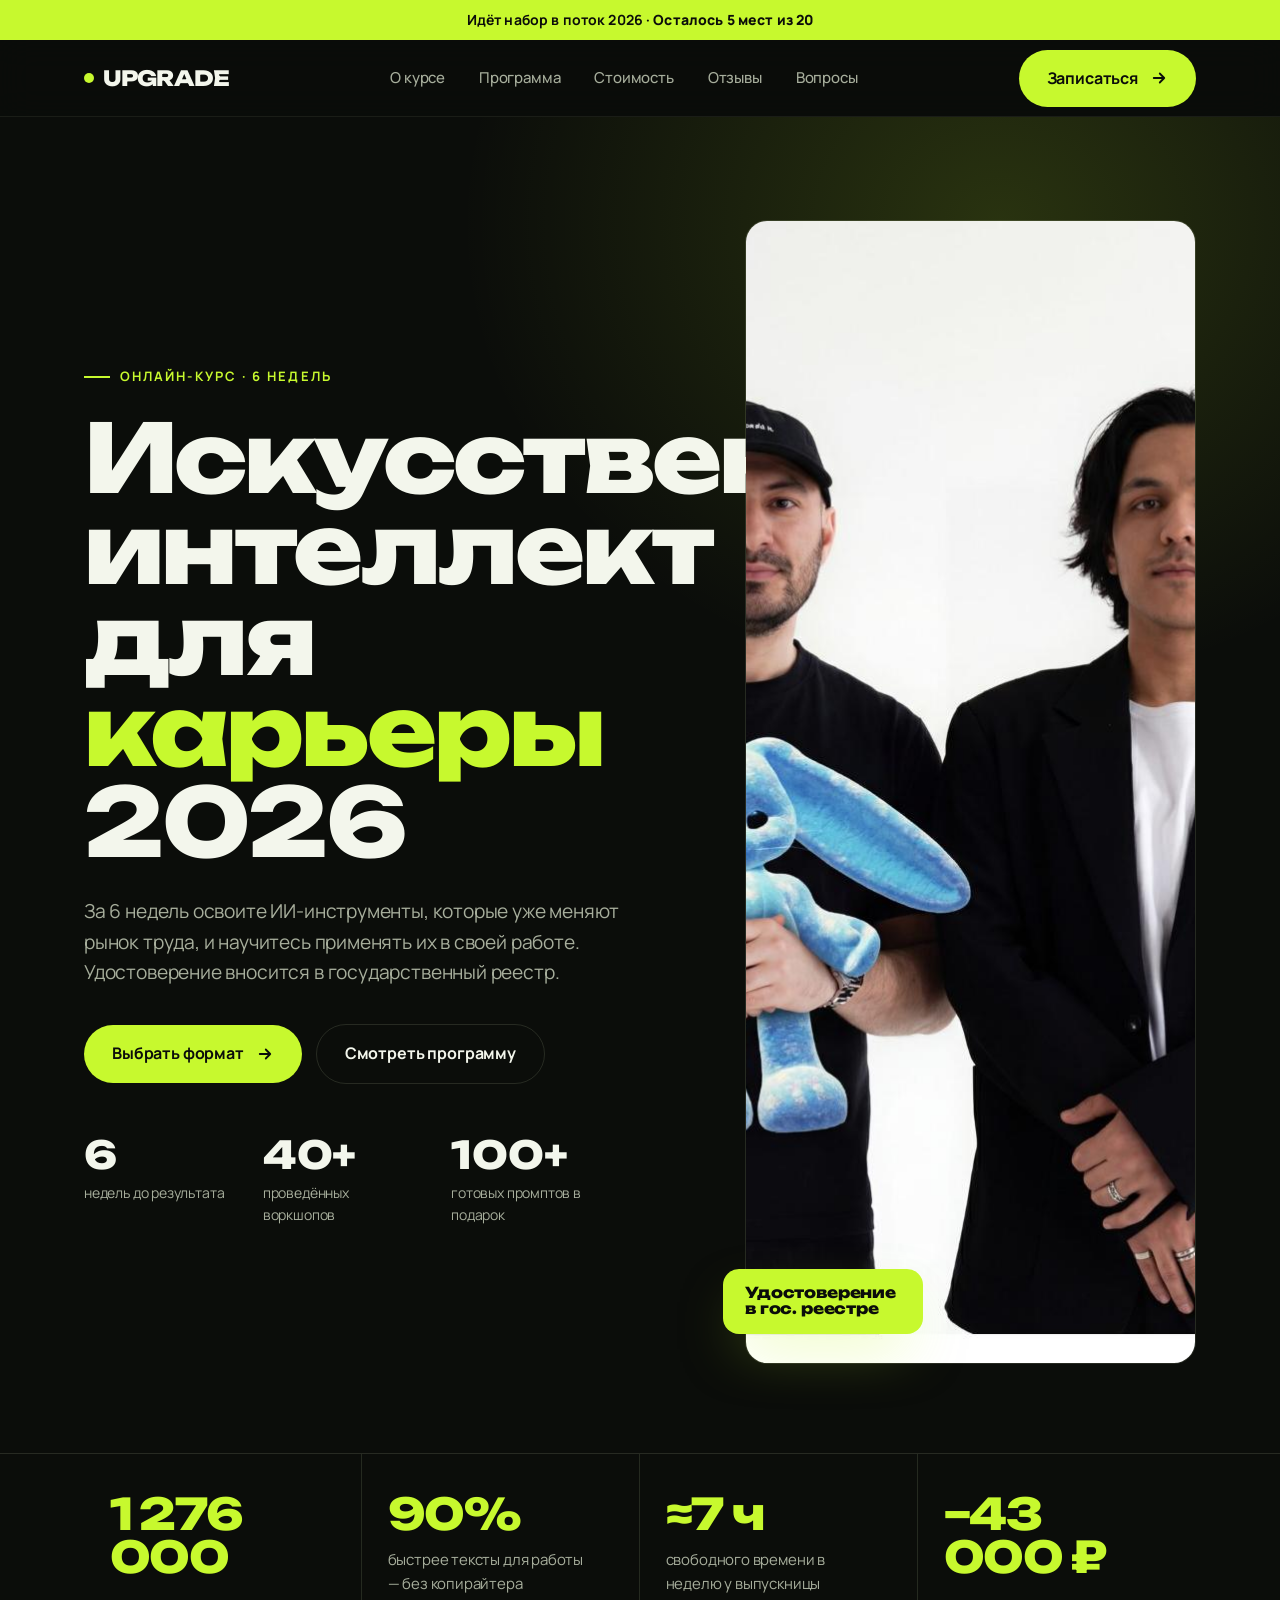
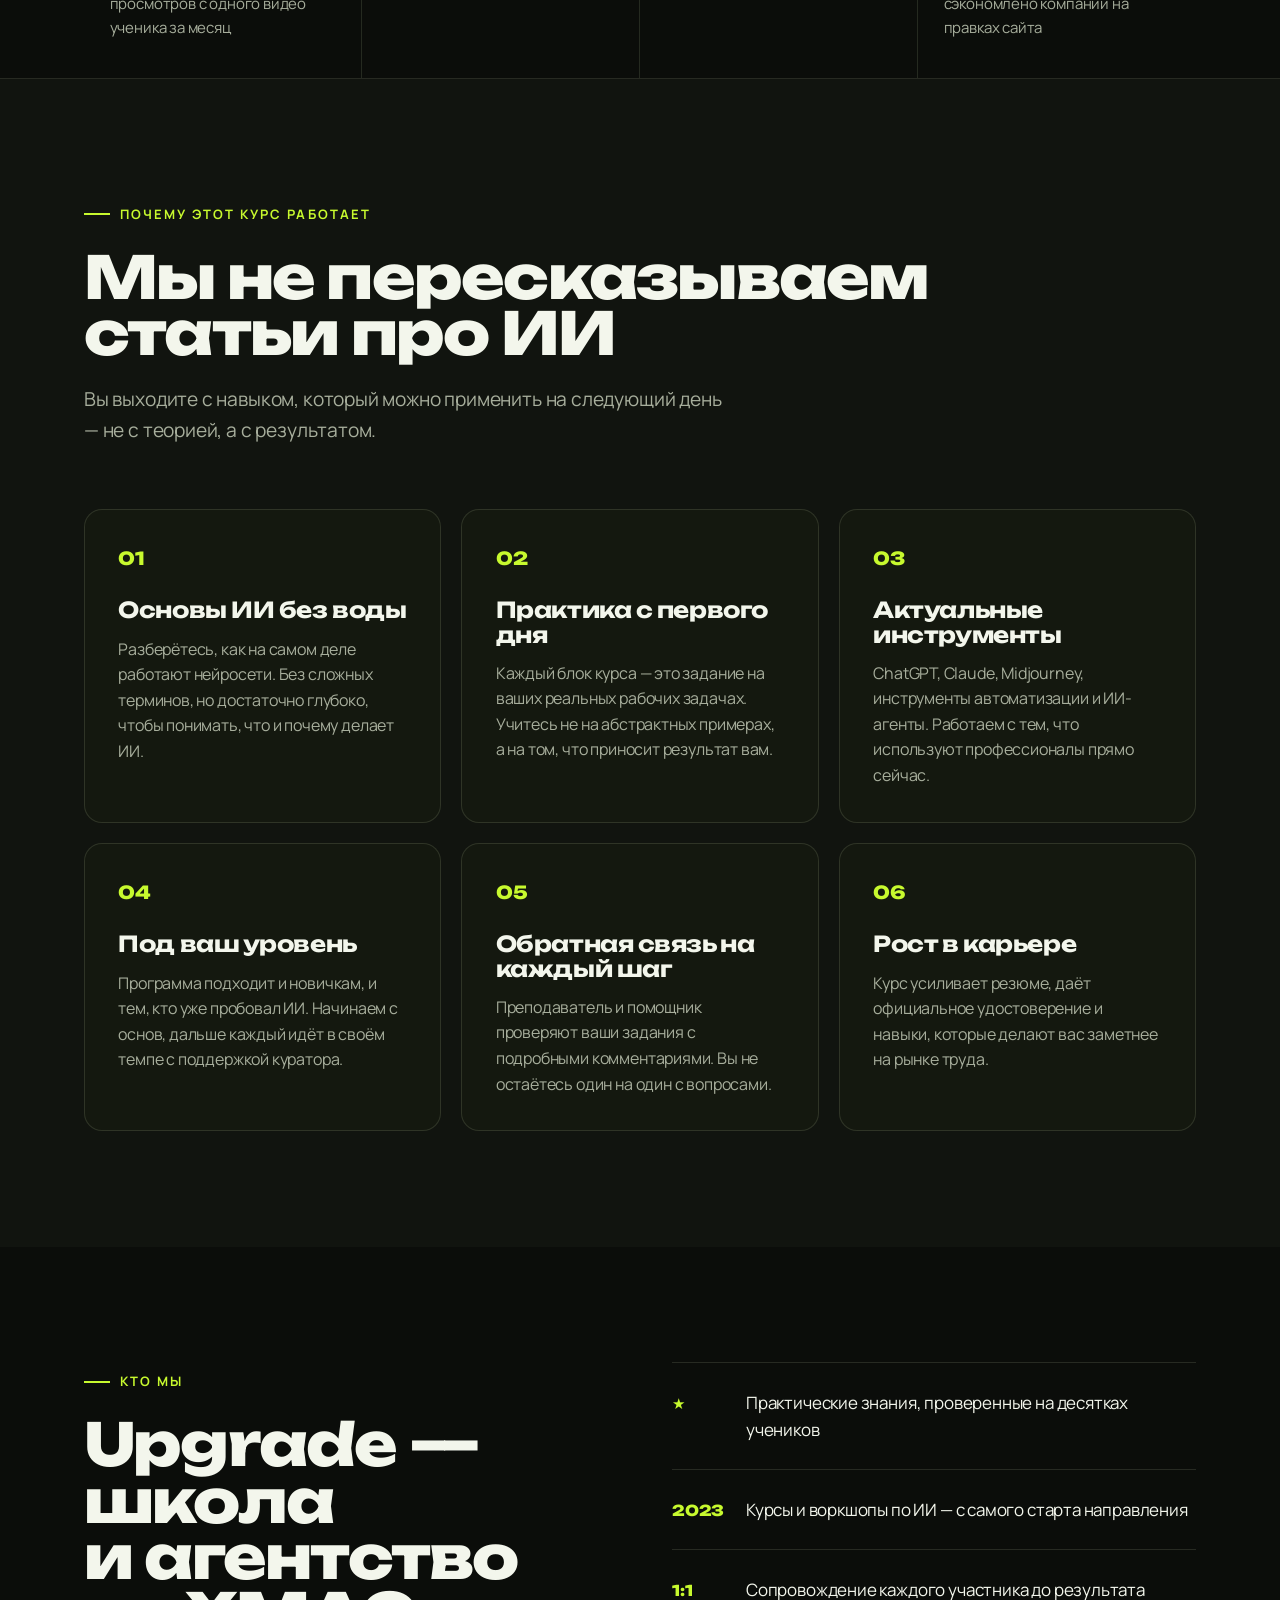
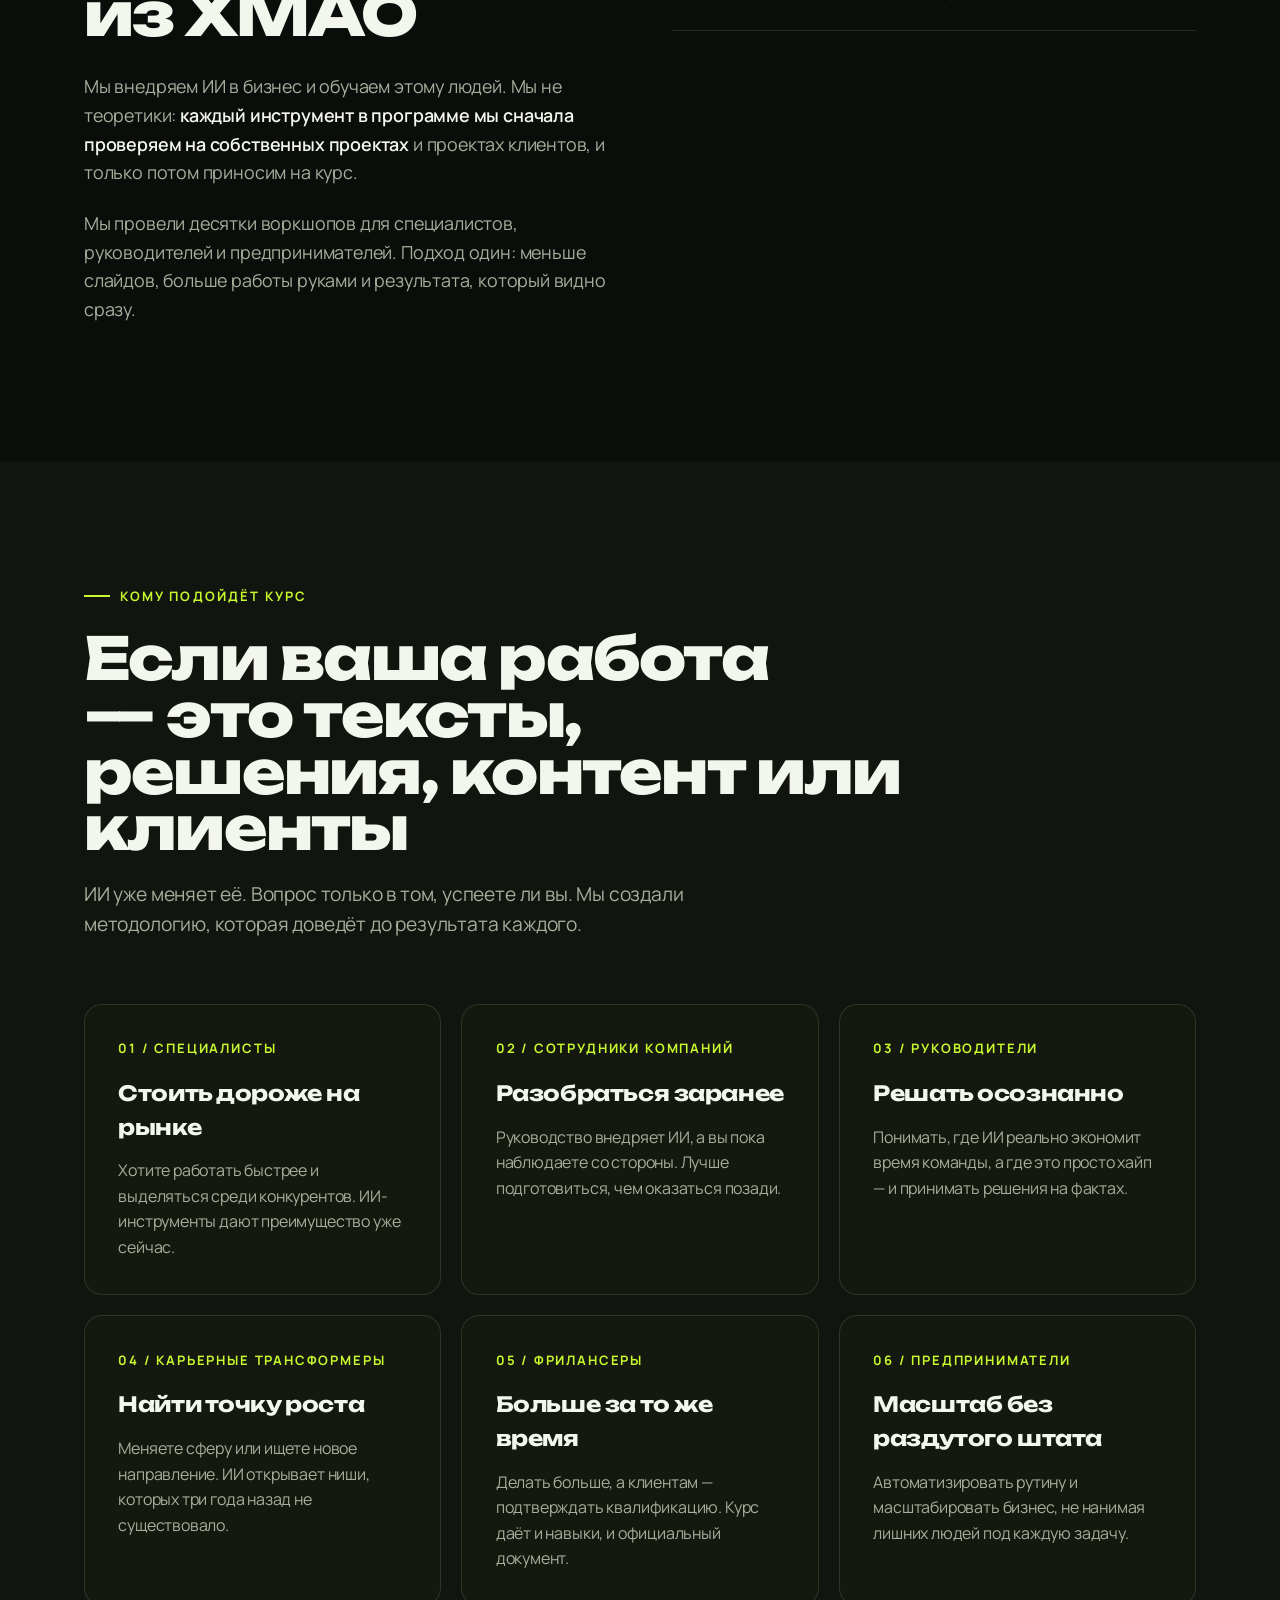
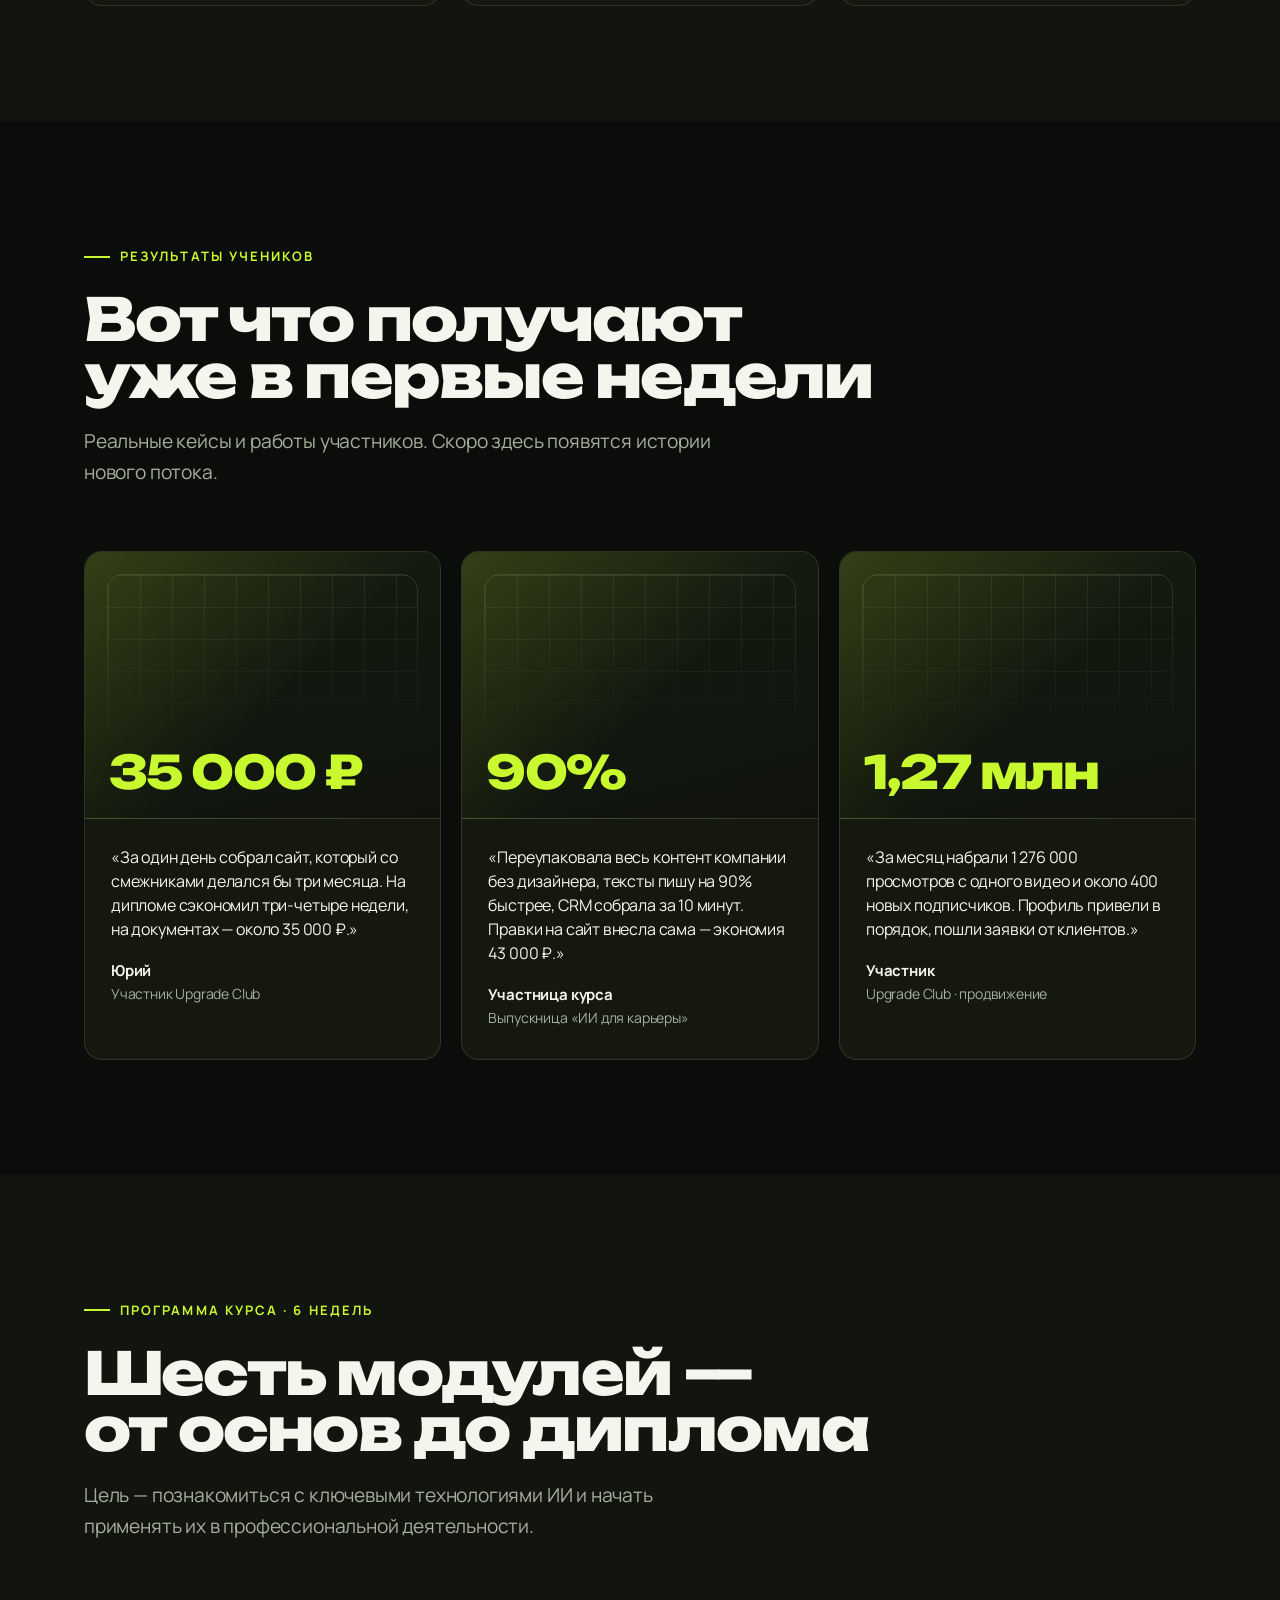
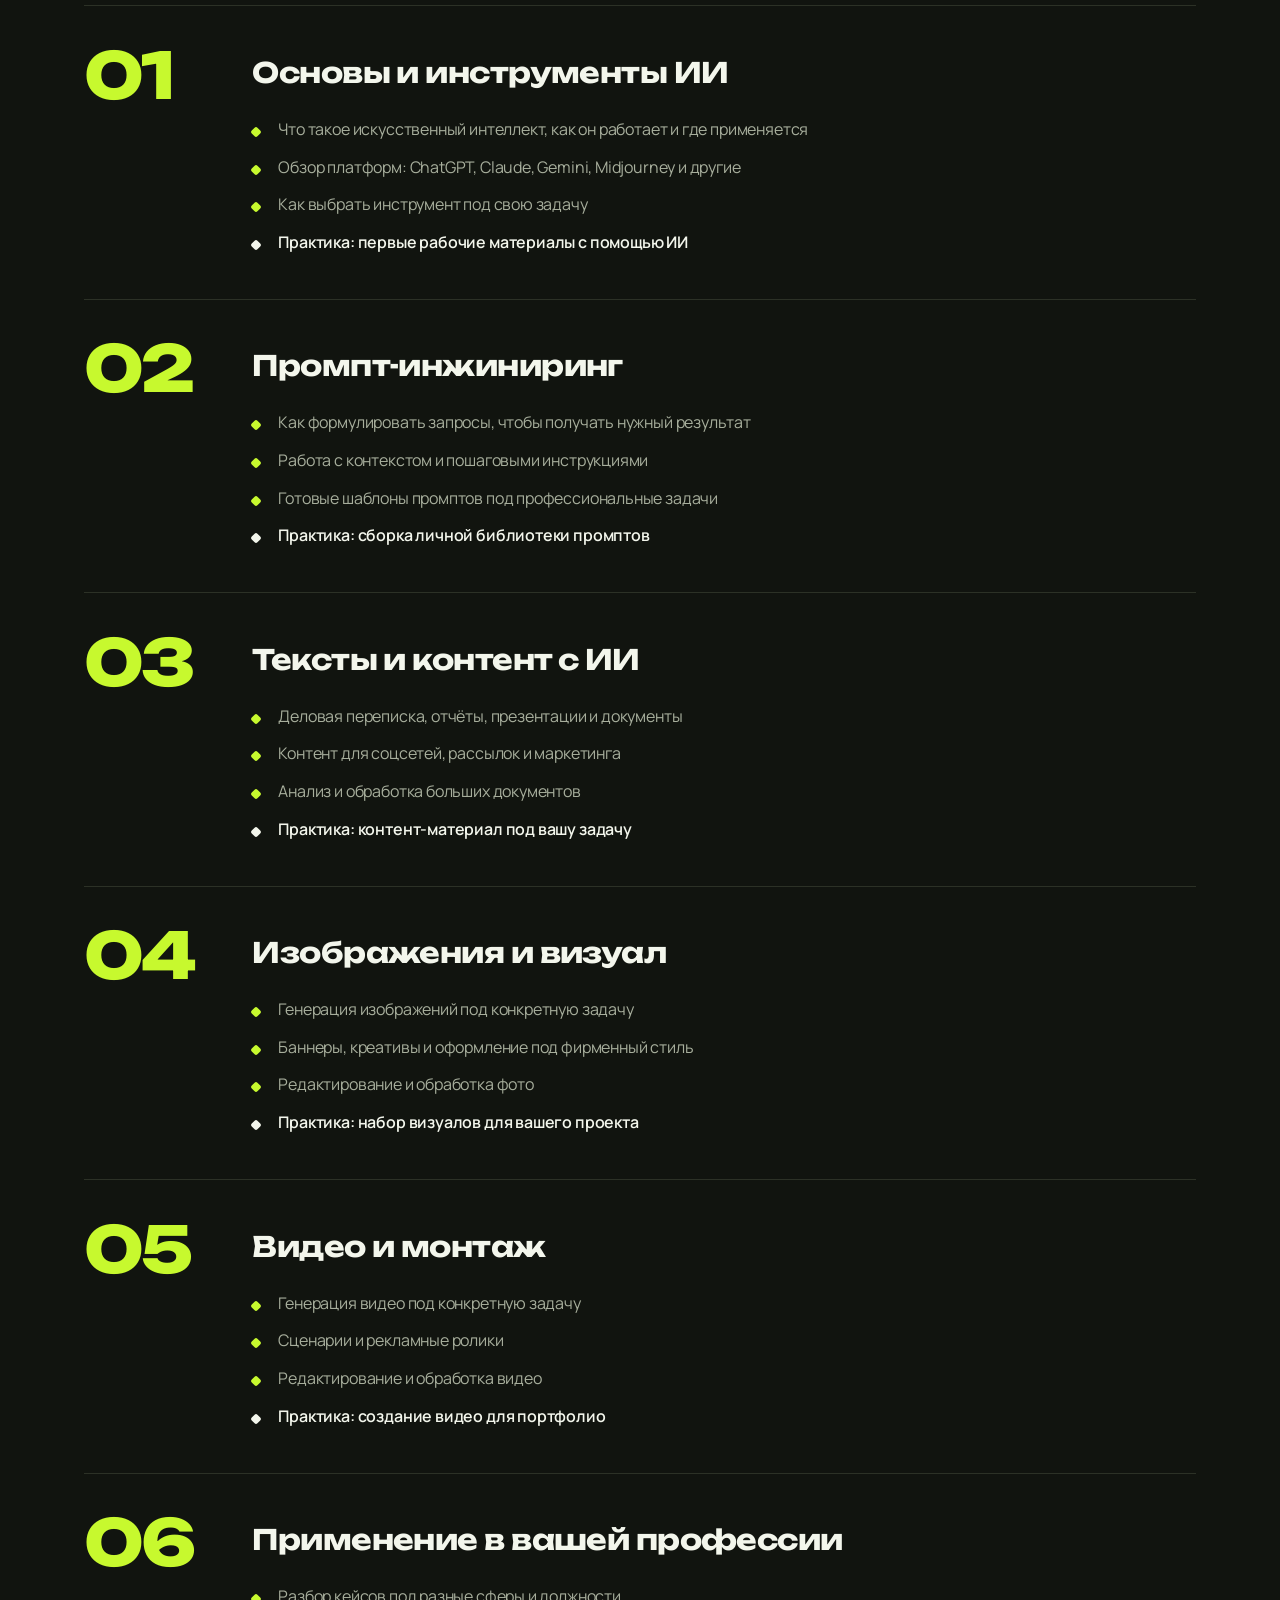
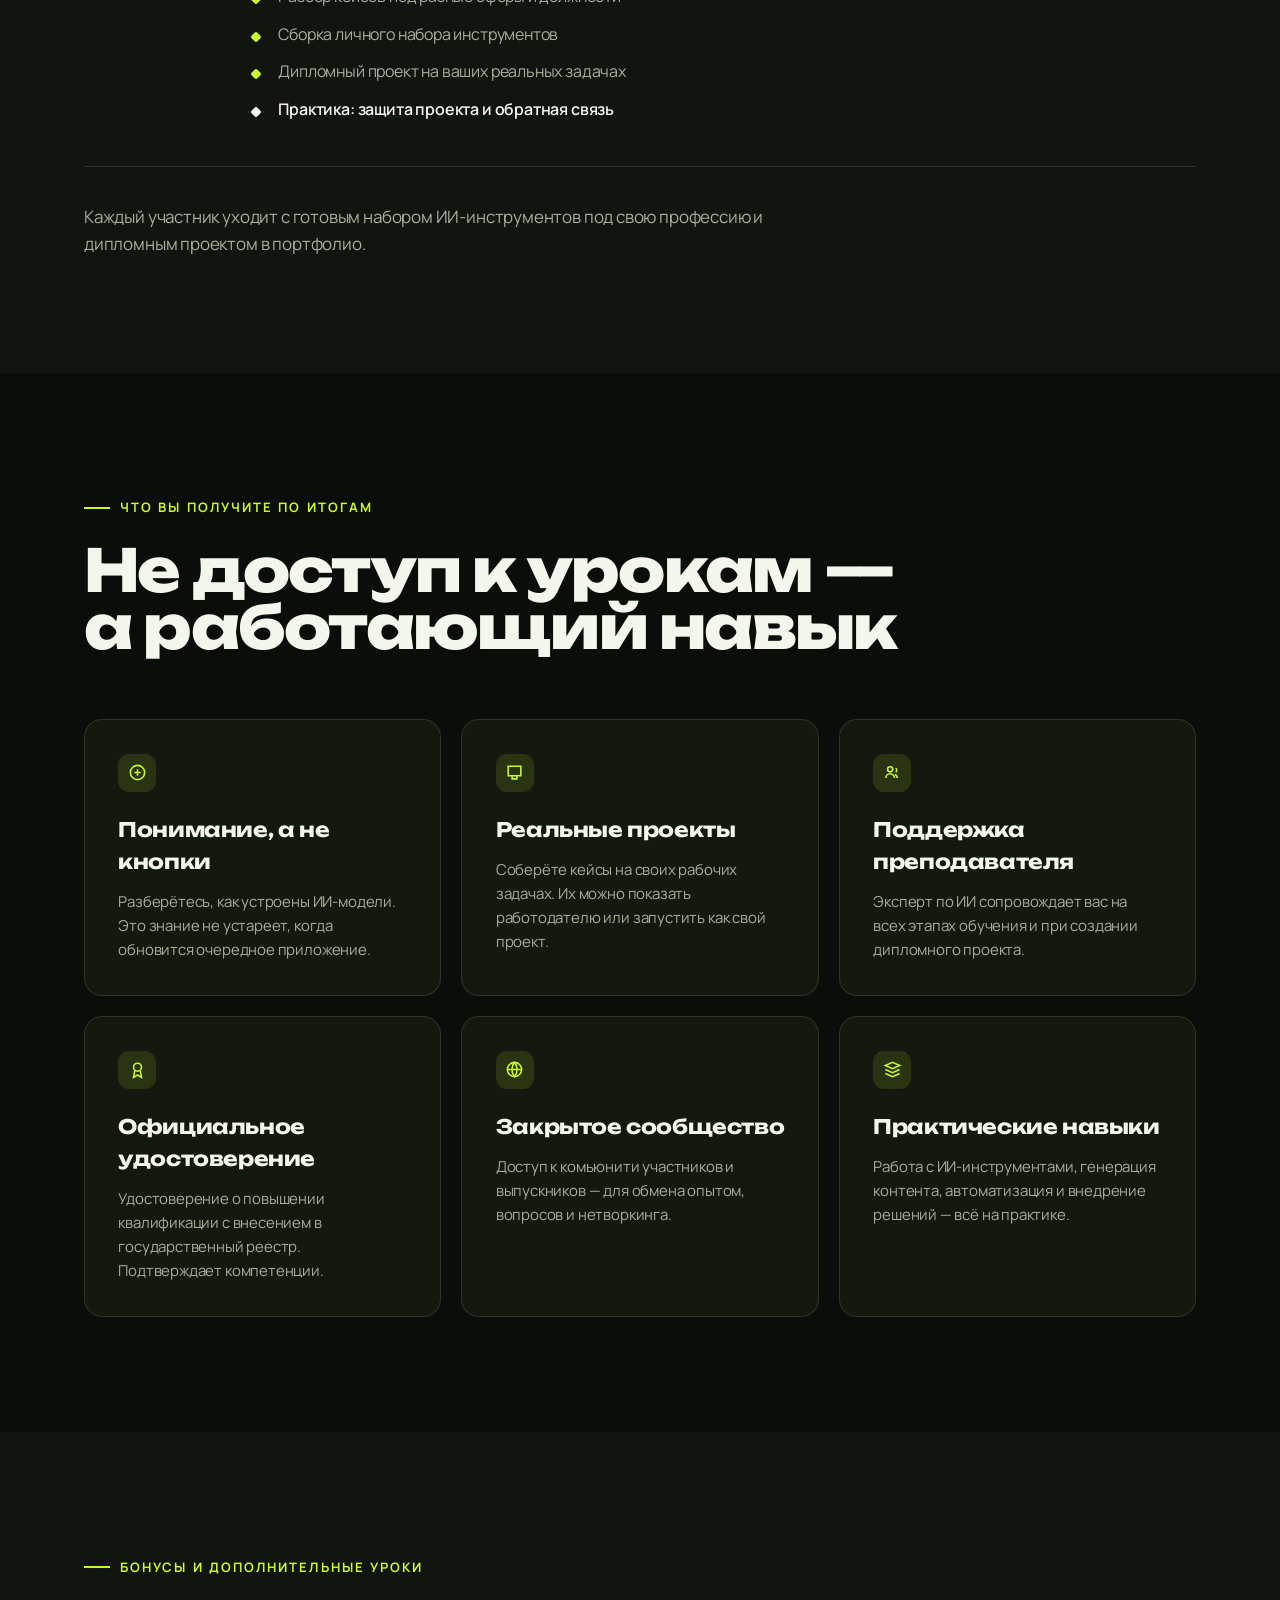
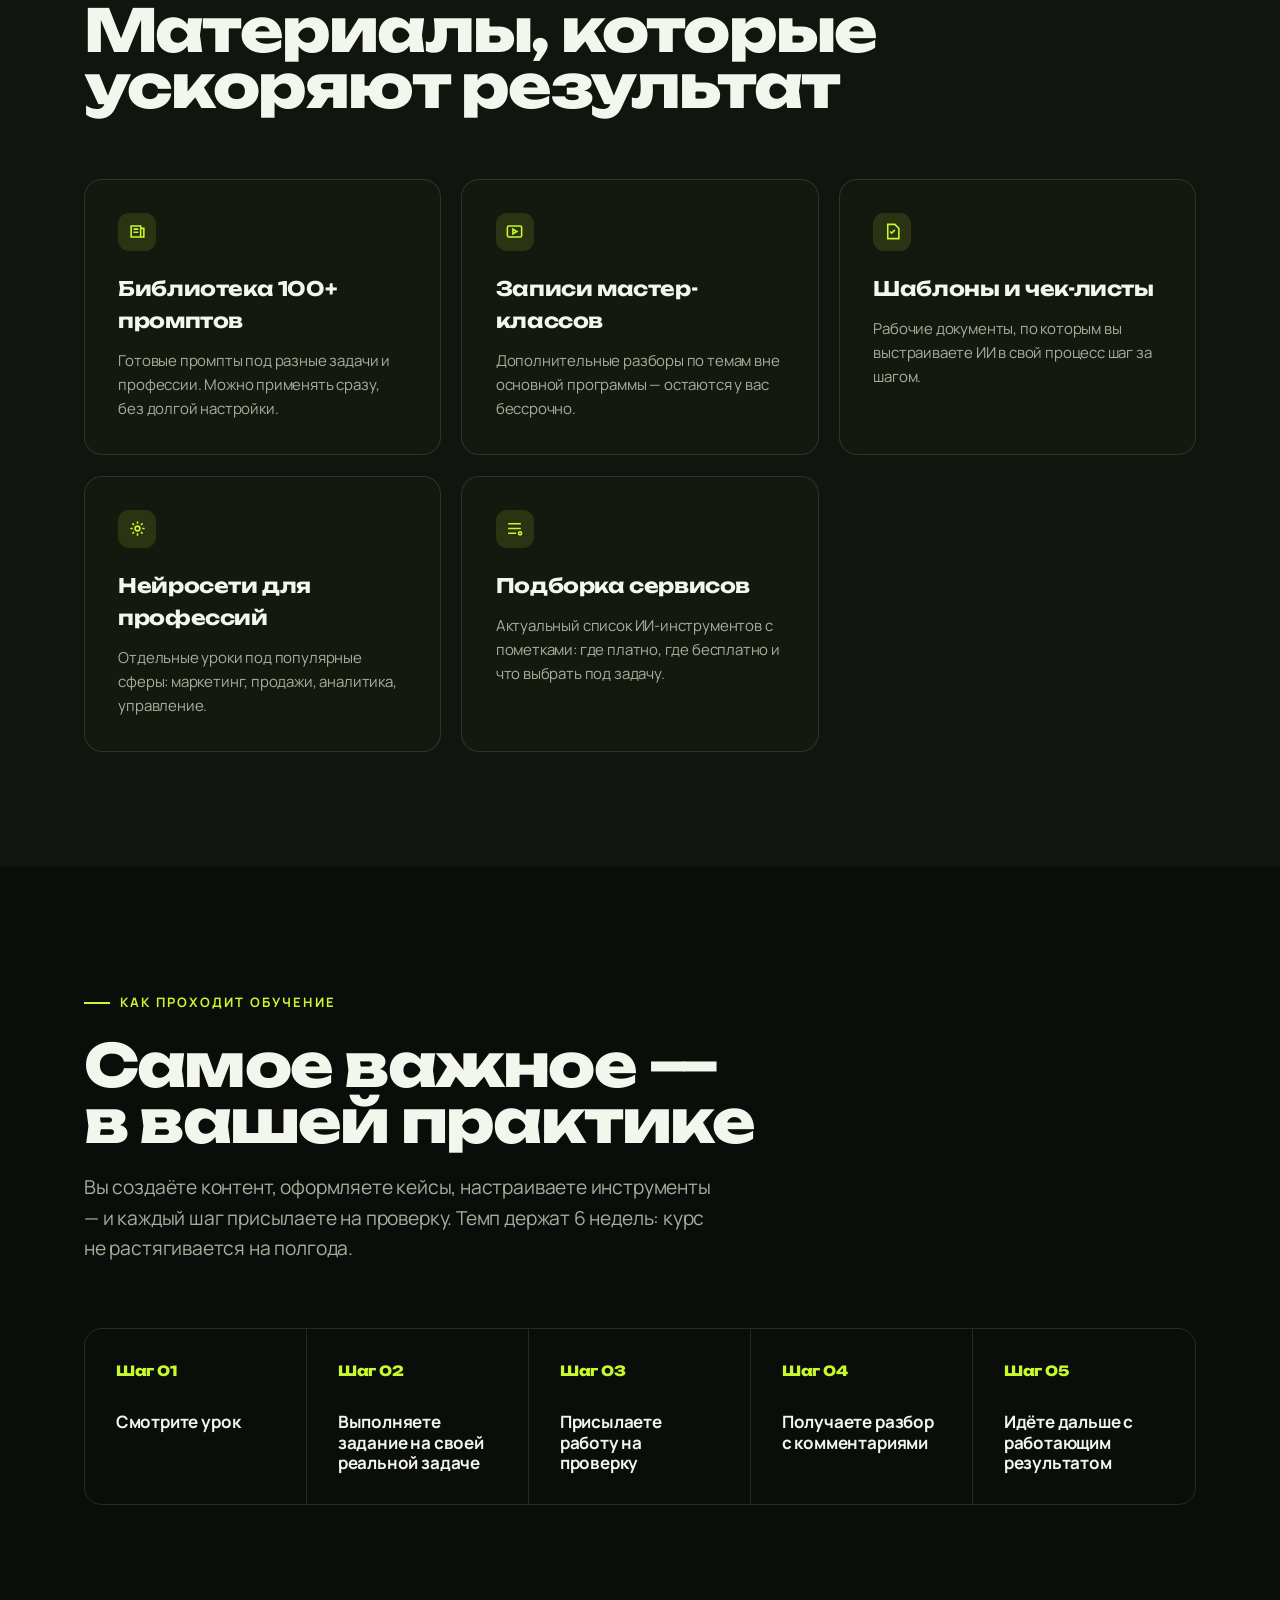
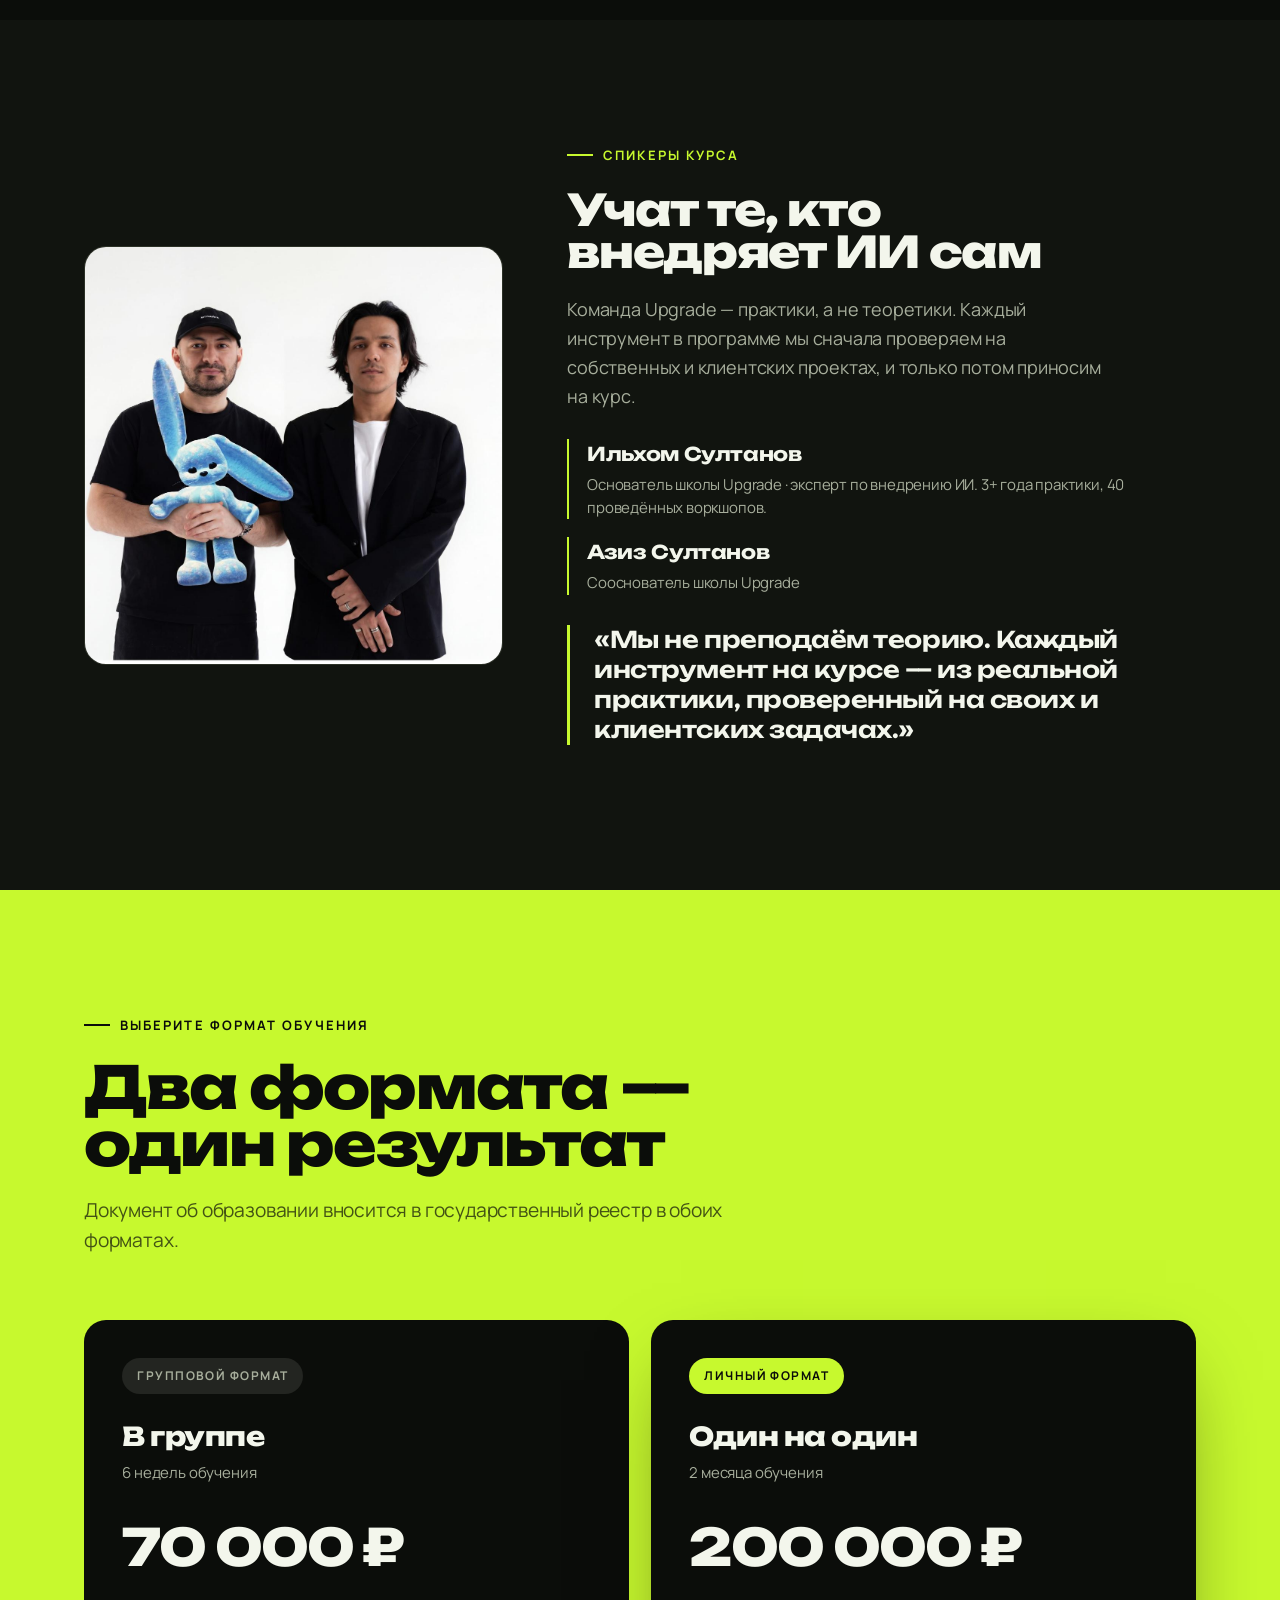
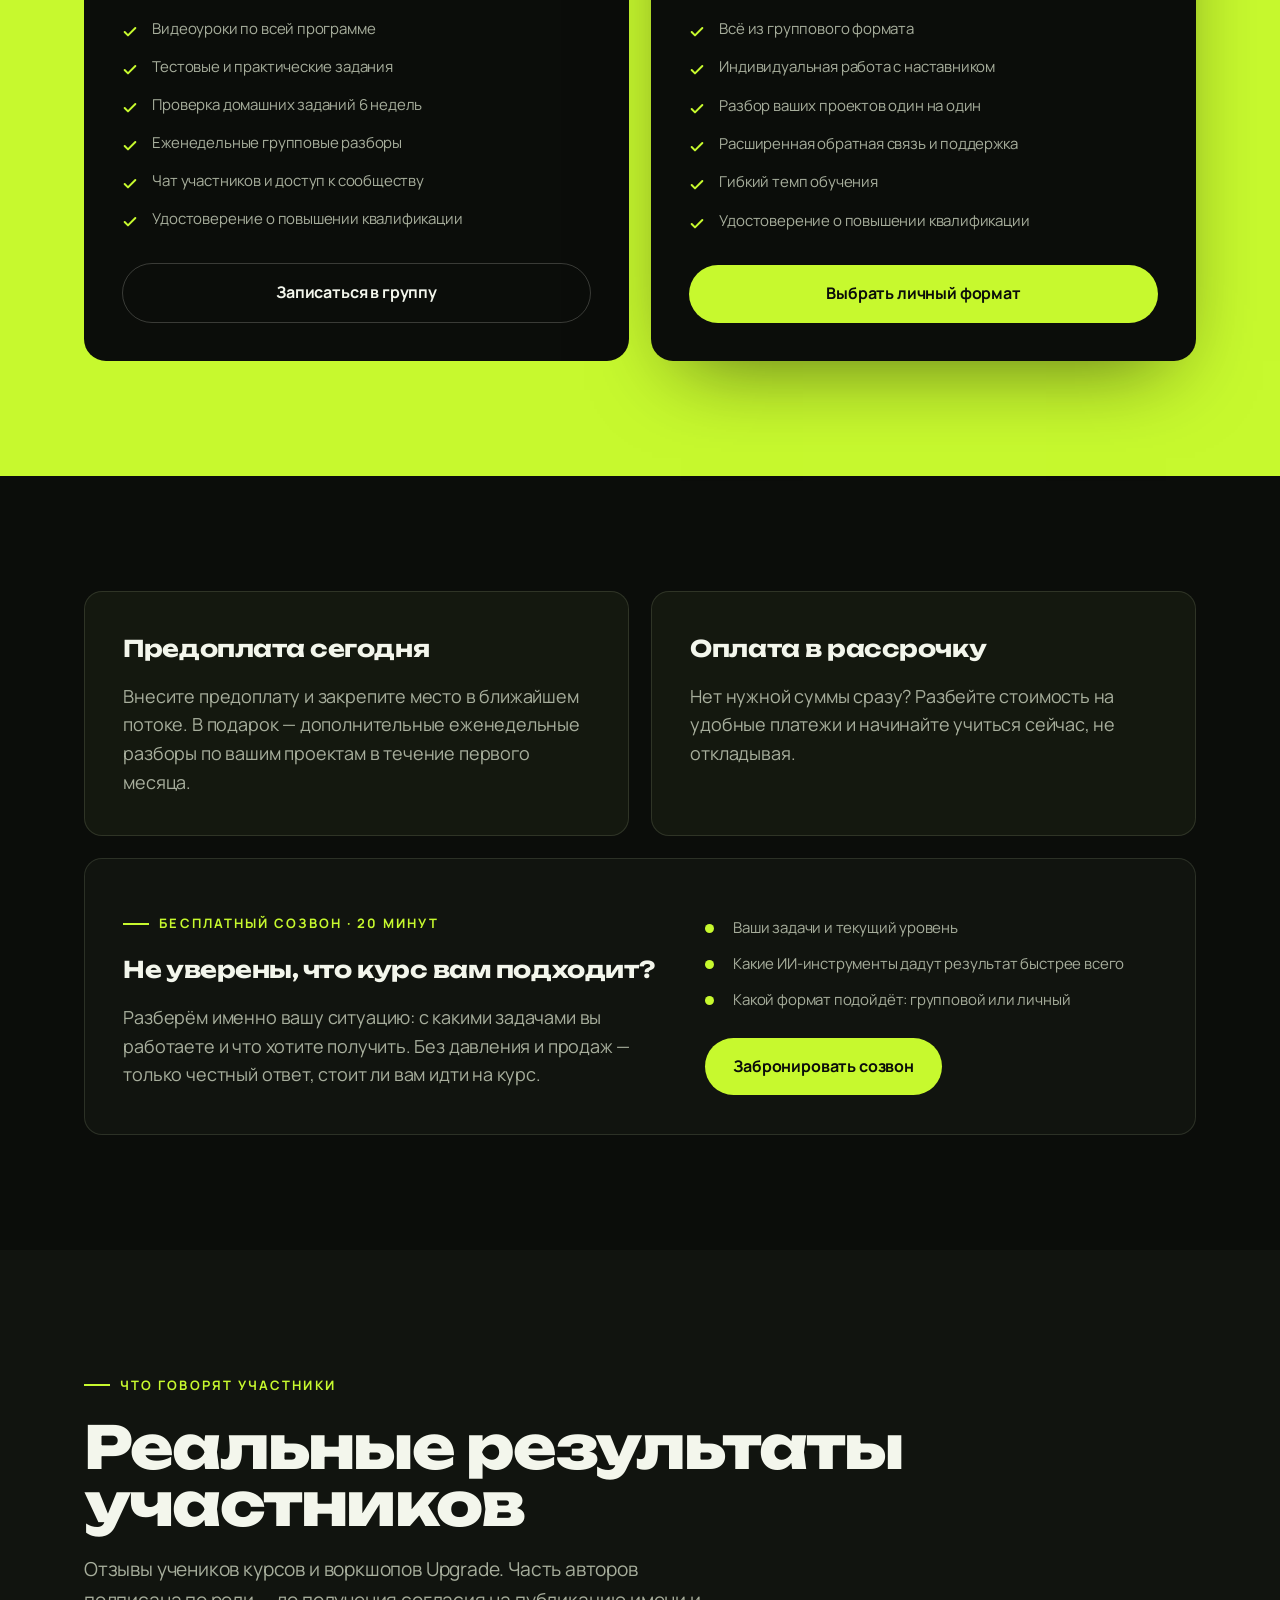
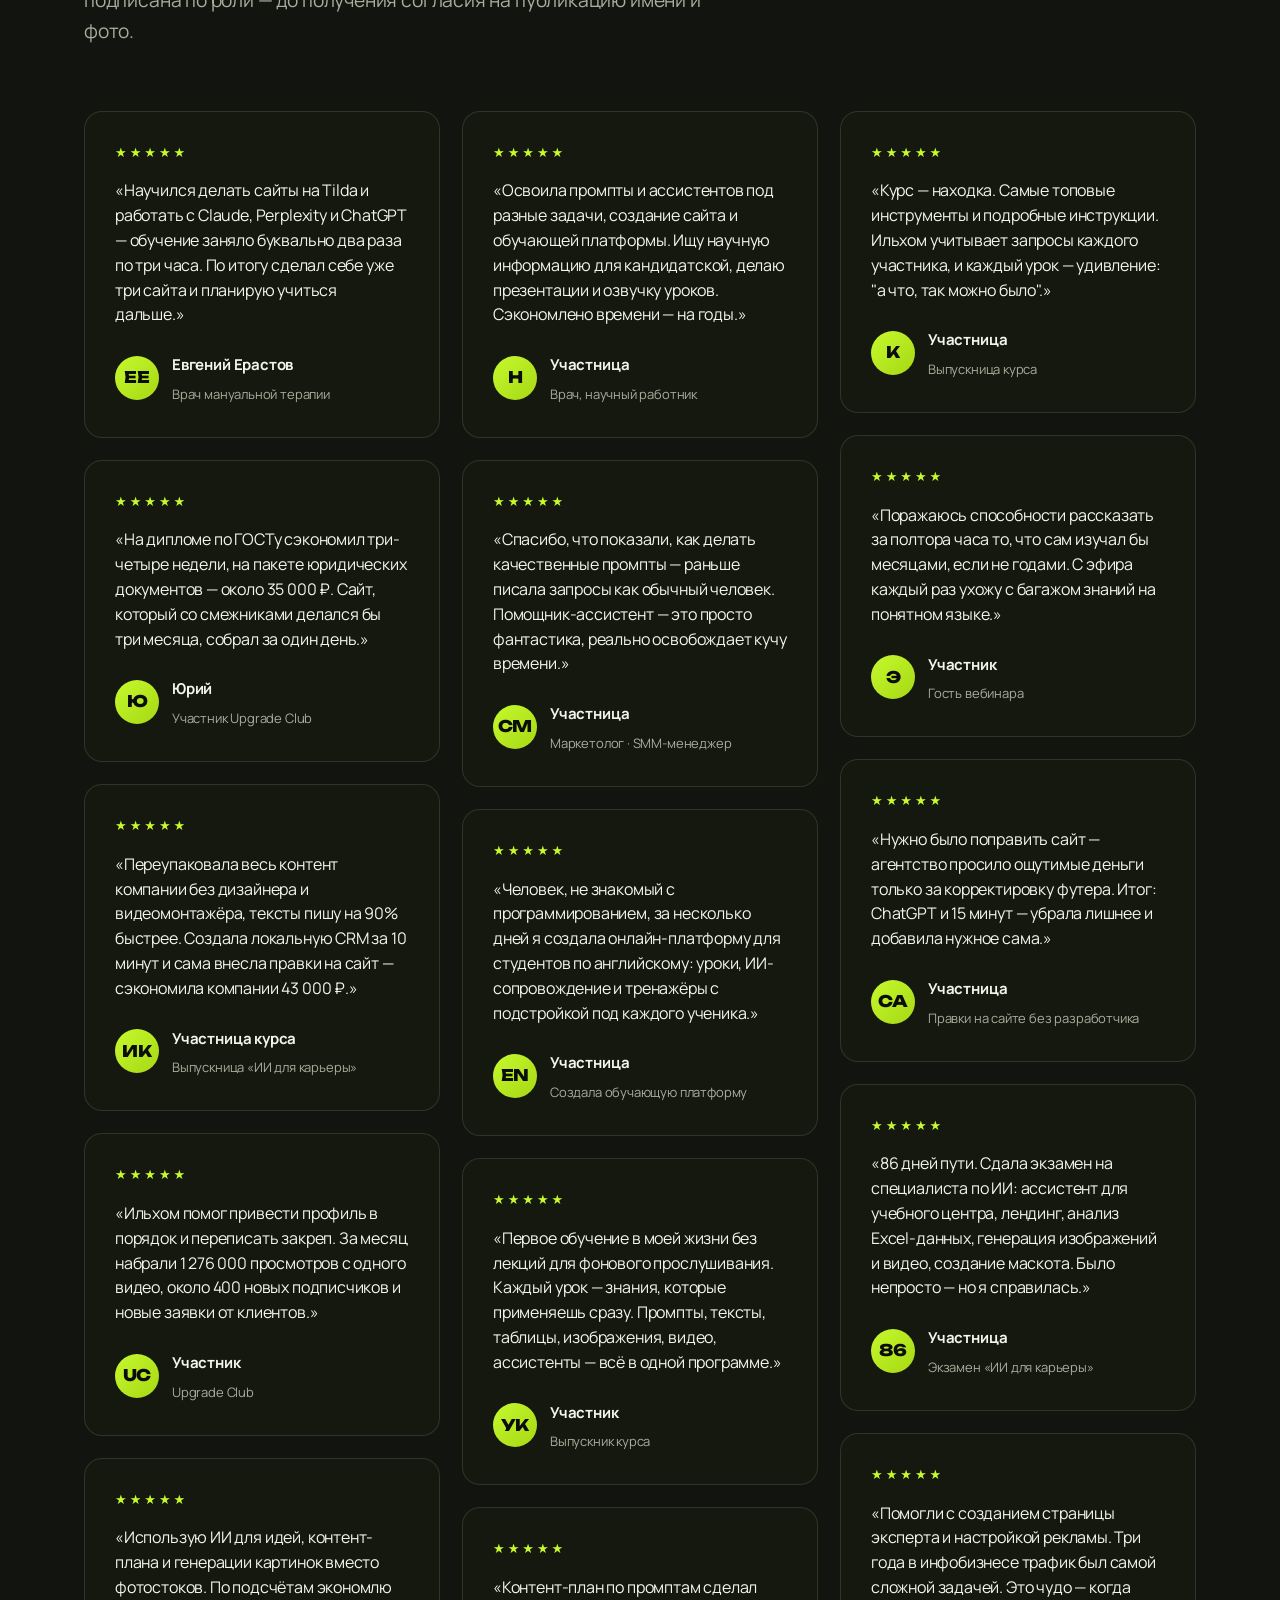
==== project/index.html @ a51d0328 "Publish AI career landing page" ====
<!DOCTYPE html>
<html lang="ru">
<head>
<meta charset="UTF-8" />
<meta name="viewport" content="width=device-width, initial-scale=1.0" />
<title>Искусственный интеллект для карьеры 2026 — Upgrade</title>
<meta name="description" content="Онлайн-курс Upgrade: за 6 недель освоите ИИ-инструменты для карьеры, работы, контента и бизнеса. Практика, поддержка наставника и удостоверение о повышении квалификации." />
<meta name="theme-color" content="#0B0D0A" />
<meta property="og:title" content="Искусственный интеллект для карьеры 2026 — Upgrade" />
<meta property="og:description" content="Практический курс по ИИ-инструментам для специалистов, руководителей, фрилансеров и предпринимателей." />
<meta property="og:type" content="website" />
<meta property="og:locale" content="ru_RU" />
<meta property="og:image" content="assets/speakers.jpg" />
<link rel="icon" href="assets/favicon.svg" type="image/svg+xml" />
<link rel="preconnect" href="https://fonts.googleapis.com" />
<link rel="preconnect" href="https://fonts.gstatic.com" crossorigin />
<link href="https://fonts.googleapis.com/css2?family=Unbounded:wght@600;700;800;900&amp;family=Manrope:wght@400;500;600;700;800&amp;display=swap" rel="stylesheet" />
<link rel="stylesheet" href="styles.css" />
<script>document.documentElement.classList.add('js');</script>
<style>
/* ============ Page-specific layout ============ */

/* Announcement strip */
.strip {
  background: var(--lime);
  color: var(--lime-ink);
  font-weight: 700;
  font-size: 14px;
  letter-spacing: 0.01em;
  text-align: center;
  padding: 9px 16px;
  position: relative;
  z-index: 60;
}
.strip b { font-weight: 800; }

/* Nav */
.nav {
  position: sticky; top: 0; z-index: 50;
  background: rgba(11,13,10,.72);
  backdrop-filter: blur(16px);
  border-bottom: 1px solid var(--line-soft);
}
.nav__inner { display: flex; align-items: center; justify-content: space-between; height: 76px; }
.logo { font-family: var(--display); font-weight: 800; font-size: 21px; letter-spacing: -0.04em; display: flex; align-items: center; gap: 9px; }
.logo .dot { width: 10px; height: 10px; border-radius: 50%; background: var(--lime); display: inline-block; }
.nav__links { display: flex; gap: 34px; }
.nav__links a { font-size: 15px; font-weight: 500; color: var(--ink-dim); transition: color .2s; }
.nav__links a:hover { color: var(--ink); }
.nav__cta { display: flex; align-items: center; gap: 18px; }
@media (max-width: 1080px) { .nav__links { display: none; } }
@media (max-width: 560px) { .nav__cta .btn { padding: 12px 18px; font-size: 14px; } }

/* Burger */
.burger { display: none; flex-direction: column; gap: 5px; width: 44px; height: 44px; align-items: center; justify-content: center; border-radius: 12px; border: 1px solid var(--line); }
.burger span { width: 20px; height: 2px; background: var(--ink); border-radius: 2px; transition: transform .3s, opacity .3s; }
.burger.open span:nth-child(1) { transform: translateY(7px) rotate(45deg); }
.burger.open span:nth-child(2) { opacity: 0; }
.burger.open span:nth-child(3) { transform: translateY(-7px) rotate(-45deg); }
@media (max-width: 1080px) { .burger { display: flex; } }

/* Mobile menu */
.mmenu { position: fixed; inset: 0; z-index: 45; background: rgba(11,13,10,.97); backdrop-filter: blur(20px); display: flex; flex-direction: column; justify-content: center; gap: 8px; padding: 0 var(--gutter); opacity: 0; visibility: hidden; transform: translateY(-10px); transition: opacity .3s, transform .3s, visibility .3s; }
.mmenu.open { opacity: 1; visibility: visible; transform: none; }
.mmenu__links { display: flex; flex-direction: column; gap: 4px; margin-bottom: 30px; }
.mmenu__links a { font-family: var(--display); font-weight: 700; font-size: clamp(28px, 8vw, 40px); letter-spacing: -.03em; padding: 10px 0; color: var(--ink); transition: color .2s; }
.mmenu__links a:hover, .mmenu__links a:active { color: var(--lime); }
.mmenu__cta { align-self: flex-start; }
body.menu-open { overflow: hidden; }

/* Hero */
.hero { padding-top: clamp(56px, 8vw, 110px); padding-bottom: clamp(56px, 7vw, 96px); position: relative; overflow: hidden; }
.hero__glow {
  position: absolute; inset: 0; pointer-events: none;
  background: radial-gradient(60% 50% at 78% 8%, rgba(199,249,46,.16), transparent 70%);
}
.hero__grid { display: grid; grid-template-columns: 1.15fr .85fr; gap: clamp(32px, 4vw, 64px); align-items: center; position: relative; }
.hero__grid > * { min-width: 0; }
.hero h1 { margin: 26px 0 28px; }
.hero h1 em { font-style: normal; color: var(--lime); }
.hero__lead { color: var(--ink-dim); font-size: clamp(17px, 1.5vw, 21px); max-width: 540px; margin-bottom: 36px; }
.hero__actions { display: flex; flex-wrap: wrap; gap: 14px; align-items: center; }
.hero__stats { display: flex; gap: clamp(20px,3vw,44px); margin-top: 52px; flex-wrap: wrap; }
.stat .n { font-family: var(--display); font-weight: 800; font-size: clamp(30px, 3vw, 44px); line-height: 1; }
.stat .l { color: var(--ink-dim); font-size: 14px; margin-top: 8px; max-width: 150px; }
.hero__visual { position: relative; }
.hero__visual img { width: 100%; aspect-ratio: 4/5; object-fit: cover; object-position: center; border-radius: 22px; border: 1px solid var(--line); }
.hero__badge {
  position: absolute; left: -22px; bottom: 30px;
  background: var(--lime); color: var(--lime-ink);
  font-family: var(--display); font-weight: 800; font-size: 15px;
  padding: 16px 22px; border-radius: 16px; line-height: 1.1; max-width: 200px;
  box-shadow: 0 24px 60px -20px rgba(199,249,46,.5);
}
@media (max-width: 860px) {
  .hero__grid { grid-template-columns: 1fr; }
  .hero__visual { order: -1; max-width: 420px; }
  .hero__badge { left: auto; right: 16px; }
}
@media (max-width: 420px) {
  h1.display { font-size: 34px; }
  .hero__actions .btn { width: 100%; justify-content: center; white-space: normal; text-align: center; }
}

/* Feature card with index */
.fcard .idx { font-family: var(--display); font-weight: 800; font-size: 18px; color: var(--lime); display: block; margin-bottom: 26px; }
.fcard h3 { font-family: var(--display); font-weight: 700; font-size: 22px; line-height: 1.1; letter-spacing: -0.02em; margin-bottom: 14px; }
.fcard p { color: var(--ink-dim); font-size: 16px; }
.fcard::after {
  content: ""; position: absolute; right: -40px; top: -40px; width: 120px; height: 120px;
  background: radial-gradient(circle, rgba(199,249,46,.14), transparent 70%);
  opacity: 0; transition: opacity .4s;
}
.fcard:hover::after { opacity: 1; }

/* About */
.about__grid { display: grid; grid-template-columns: 1fr 1fr; gap: clamp(36px, 5vw, 80px); align-items: start; }
.about p { color: var(--ink-dim); font-size: clamp(17px,1.4vw,20px); margin-bottom: 22px; }
.about p strong { color: var(--ink); font-weight: 600; }
.about__points { display: flex; flex-direction: column; gap: 0; }
.about__points li {
  list-style: none; display: flex; gap: 20px; align-items: baseline;
  padding: 26px 0; border-top: 1px solid var(--line);
}
.about__points li:last-child { border-bottom: 1px solid var(--line); }
.about__points .yr { font-family: var(--display); font-weight: 800; color: var(--lime); font-size: 15px; min-width: 54px; }
.about__points .tx { font-size: 17px; }
@media (max-width: 760px){ .about__grid{ grid-template-columns: 1fr; } }

/* Audience */
.aud { padding: clamp(28px,2.6vw,40px); display: flex; flex-direction: column; }
.aud h3 { font-family: var(--display); font-weight: 700; font-size: 21px; letter-spacing: -0.02em; margin-bottom: 14px; }
.aud p { color: var(--ink-dim); font-size: 16px; }
.aud .tag { font-size: 13px; font-weight: 700; letter-spacing: .14em; text-transform: uppercase; color: var(--lime); margin-bottom: 18px; }

/* Results */
.results__grid { display: grid; grid-template-columns: repeat(3,1fr); gap: clamp(16px,1.6vw,22px); }
.rcard { background: var(--bg-card); border: 1px solid var(--line); border-radius: var(--radius); overflow: hidden; display: flex; flex-direction: column; transition: transform .35s, border-color .35s; }
.rcard:hover { transform: translateY(-4px); border-color: rgba(199,249,46,.4); }
.result-art {
  width: 100%;
  aspect-ratio: 4/3;
  border-bottom: 1px solid var(--line);
  background:
    linear-gradient(135deg, rgba(199,249,46,.16), transparent 55%),
    linear-gradient(165deg, #171d12 0%, #0f130c 100%);
  position: relative;
  overflow: hidden;
  padding: 24px;
  display: flex;
  align-items: flex-end;
}
.result-art::before {
  content: "";
  position: absolute;
  inset: 22px;
  border: 1px solid rgba(232,255,200,.12);
  border-radius: 16px;
  background-image:
    linear-gradient(rgba(232,255,200,.08) 1px, transparent 1px),
    linear-gradient(90deg, rgba(232,255,200,.08) 1px, transparent 1px);
  background-size: 32px 32px;
  mask-image: linear-gradient(to bottom, black, transparent 78%);
}
.result-art::after {
  content: attr(data-metric);
  position: relative;
  z-index: 1;
  font-family: var(--display);
  font-weight: 800;
  font-size: clamp(28px, 4vw, 46px);
  line-height: .92;
  letter-spacing: -.04em;
  color: var(--lime);
  max-width: 8ch;
}
.rcard__body { padding: 26px 26px 30px; }
.rcard__body .q { font-size: 16px; color: var(--ink); margin-bottom: 18px; line-height: 1.5; }
.rcard__who { display: flex; flex-direction: column; }
.rcard__who .nm { font-weight: 700; font-size: 15px; }
.rcard__who .rl { color: var(--ink-dim); font-size: 14px; }
@media (max-width: 900px){ .results__grid{ grid-template-columns: 1fr 1fr; } }
@media (max-width: 620px){ .results__grid{ grid-template-columns: 1fr; } }

/* Program modules */
.modules { display: flex; flex-direction: column; }
.module {
  display: grid; grid-template-columns: 130px 1fr; gap: clamp(20px,3vw,56px);
  padding: clamp(30px,3.4vw,48px) 0; border-top: 1px solid var(--line);
  transition: background .35s; align-items: start;
}
.module:last-child { border-bottom: 1px solid var(--line); }
.module:hover { background: linear-gradient(90deg, rgba(199,249,46,.04), transparent 60%); }
.module__no { font-family: var(--display); font-weight: 800; font-size: clamp(40px,5vw,76px); line-height: .8; color: var(--lime); letter-spacing: -.04em; }
.module h3 { font-family: var(--display); font-weight: 700; font-size: clamp(22px,2.2vw,30px); letter-spacing: -.02em; margin-bottom: 22px; }
.module ul { list-style: none; display: grid; gap: 12px; }
.module ul li { padding-left: 26px; position: relative; color: var(--ink-dim); font-size: 16px; }
.module ul li::before { content: ""; position: absolute; left: 0; top: 11px; width: 8px; height: 8px; background: var(--lime); border-radius: 2px; transform: rotate(45deg); }
.module ul li.practice { color: var(--ink); font-weight: 600; }
.module ul li.practice::before { background: var(--ink); }
@media (max-width: 640px){ .module { grid-template-columns: 1fr; gap: 16px; } .module__no{ font-size:46px; } }

/* Benefits / bonuses small cards */
.bcard h3 { font-family: var(--display); font-weight: 700; font-size: 20px; letter-spacing: -.02em; margin-bottom: 12px; }
.bcard p { color: var(--ink-dim); font-size: 15px; }
.bcard .mk { width: 38px; height: 38px; border-radius: 11px; background: rgba(199,249,46,.12); display: grid; place-items: center; margin-bottom: 22px; color: var(--lime); }
.bcard .mk svg { width: 19px; height: 19px; }

/* Process steps */
.process { display: grid; grid-template-columns: repeat(5,1fr); gap: 0; border: 1px solid var(--line); border-radius: var(--radius); overflow: hidden; }
.pstep { padding: clamp(26px,2.4vw,34px); border-right: 1px solid var(--line); position: relative; }
.pstep:last-child { border-right: none; }
.pstep .pn { font-family: var(--display); font-weight: 800; font-size: 14px; color: var(--lime); margin-bottom: 30px; display: block; }
.pstep h4 { font-weight: 700; font-size: 17px; line-height: 1.2; }
@media (max-width: 860px){ .process { grid-template-columns: 1fr 1fr; } .pstep:nth-child(2n){border-right:none;} .pstep{border-bottom:1px solid var(--line);} }
@media (max-width: 480px){ .process { grid-template-columns: 1fr; } .pstep{border-right:none;} }

/* Mentor */
.mentor__grid { display: grid; grid-template-columns: .8fr 1.2fr; gap: clamp(32px,5vw,72px); align-items: center; }
.mentor__photo { position: relative; }
.mentor__photo img { width: 100%; aspect-ratio: 1/1; object-fit: cover; border-radius: 22px; border: 1px solid var(--line); }
.speakers { display: grid; gap: 18px; margin: 28px 0 6px; }
.sp { padding-left: 18px; border-left: 2px solid var(--lime); }
.sp__name { font-family: var(--display); font-weight: 700; font-size: 19px; letter-spacing: -.02em; margin-bottom: 5px; }
.sp__role { color: var(--ink-dim); font-size: 15px; line-height: 1.5; }
.mentor__name { font-family: var(--display); font-weight: 800; font-size: clamp(26px,3vw,40px); letter-spacing: -.03em; margin-bottom: 10px; }
.mentor__role { color: var(--lime); font-weight: 600; font-size: 16px; margin-bottom: 26px; }
.mentor__bio { color: var(--ink-dim); margin-bottom: 26px; max-width: 540px; }
.mentor__quote { font-family: var(--display); font-weight: 600; font-size: clamp(18px,1.8vw,24px); line-height: 1.3; letter-spacing: -.02em; border-left: 3px solid var(--lime); padding-left: 24px; margin: 30px 0; color: var(--ink); }
.mentor__list { list-style: none; display: grid; gap: 14px; margin-top: 30px; }
.mentor__list li { padding-left: 30px; position: relative; color: var(--ink-dim); }
.mentor__list li::before { content: ""; position: absolute; left: 0; top: 9px; width: 14px; height: 2px; background: var(--lime); }
@media (max-width: 760px){ .mentor__grid{ grid-template-columns: 1fr; } .mentor__photo{ max-width: 360px; } }

/* Pricing — lime punch */
.pricing { background: var(--lime); color: var(--lime-ink); }
.pricing .eyebrow { color: var(--lime-ink); }
.pricing .eyebrow::before { background: var(--lime-ink); }
.pricing h2 { color: var(--lime-ink); }
.pricing .section-head p { color: rgba(11,13,10,.7); }
.plans { display: grid; grid-template-columns: 1fr 1fr; gap: 22px; }
.plan { background: var(--bg); color: var(--ink); border-radius: 22px; padding: clamp(32px,3vw,46px); display: flex; flex-direction: column; position: relative; }
.plan--feat { box-shadow: 0 30px 80px -30px rgba(11,13,10,.6); }
.plan__tag { display: inline-flex; align-self: flex-start; white-space: nowrap; font-size: 12px; font-weight: 700; letter-spacing: .12em; text-transform: uppercase; padding: 8px 15px; border-radius: 100px; margin-bottom: 22px; }
.plan--basic .plan__tag { background: rgba(243,246,236,.1); color: var(--ink-dim); }
.plan--feat .plan__tag { background: var(--lime); color: var(--lime-ink); }
.plan h3 { font-family: var(--display); font-weight: 800; font-size: 26px; letter-spacing: -.02em; margin-bottom: 4px; }
.plan__dur { color: var(--ink-dim); font-size: 15px; margin-bottom: 22px; }
.plan__price { font-family: var(--display); font-weight: 800; font-size: clamp(40px,4vw,56px); letter-spacing: -.04em; margin-bottom: 28px; }
.plan ul { list-style: none; display: grid; gap: 14px; margin-bottom: 32px; flex: 1; }
.plan ul li { padding-left: 30px; position: relative; font-size: 15px; color: var(--ink-dim); }
.plan ul li::before { content: ""; position: absolute; left: 0; top: 7px; width: 16px; height: 16px; background: url("data:image/svg+xml,%3Csvg xmlns='http://www.w3.org/2000/svg' viewBox='0 0 24 24' fill='none' stroke='%23C7F92E' stroke-width='3' stroke-linecap='round' stroke-linejoin='round'%3E%3Cpolyline points='20 6 9 17 4 12'/%3E%3C/svg%3E") center/contain no-repeat; }
.plan .btn { justify-content: center; width: 100%; }
@media (max-width: 760px){ .plans{ grid-template-columns: 1fr; } }

/* Offer blocks */
.offers { display: grid; grid-template-columns: 1fr 1fr; gap: 22px; }
.offer { background: var(--bg-card); border: 1px solid var(--line); border-radius: var(--radius); padding: clamp(30px,3vw,44px); }
.offer h3 { font-family: var(--display); font-weight: 700; font-size: 23px; letter-spacing: -.02em; margin-bottom: 14px; }
.offer p { color: var(--ink-dim); }
.offer--wide { grid-column: 1 / -1; background: var(--bg-lift); display: grid; grid-template-columns: 1.2fr 1fr; gap: 40px; align-items: center; }
.offer--wide .check-list { list-style: none; display: grid; gap: 12px; margin-top: 18px; }
.offer--wide .check-list li { padding-left: 28px; position: relative; color: var(--ink-dim); font-size: 15px; }
.offer--wide .check-list li::before { content: ""; position: absolute; left: 0; top: 8px; width: 9px; height: 9px; border-radius: 50%; background: var(--lime); }
@media (max-width: 760px){ .offers{ grid-template-columns: 1fr; } .offer--wide{ grid-template-columns: 1fr; } }

/* Testimonials */
.tgrid { columns: 3; column-gap: 22px; }
.tcard { background: var(--bg-card); border: 1px solid var(--line); border-radius: var(--radius); padding: 30px; margin-bottom: 22px; break-inside: avoid; transition: border-color .35s, transform .35s; }
.tcard:hover { border-color: rgba(199,249,46,.4); transform: translateY(-3px); }
.tcard .stars { color: var(--lime); letter-spacing: 3px; font-size: 13px; margin-bottom: 16px; }
.tcard .q { font-size: 16px; line-height: 1.55; margin-bottom: 22px; color: var(--ink); }
.tcard__who { display: flex; align-items: center; gap: 13px; }
.tcard__who .av { width: 44px; height: 44px; border-radius: 50%; background: linear-gradient(135deg, var(--lime), var(--lime-deep)); display: grid; place-items: center; font-family: var(--display); font-weight: 800; color: var(--lime-ink); font-size: 16px; flex-shrink: 0; }
.tcard__who .nm { font-weight: 700; font-size: 15px; }
.tcard__who .rl { color: var(--ink-dim); font-size: 13px; }
@media (max-width: 900px){ .tgrid{ columns: 2; } }
@media (max-width: 600px){ .tgrid{ columns: 1; } }

/* Proof band */
.proof { border-top: 1px solid var(--line); border-bottom: 1px solid var(--line); }
.proof__grid { display: grid; grid-template-columns: repeat(4, 1fr); }
.proof__item { padding: clamp(28px,3vw,44px) clamp(18px,2vw,32px); border-right: 1px solid var(--line); }
.proof__item:last-child { border-right: none; }
.proof__n { font-family: var(--display); font-weight: 800; font-size: clamp(30px,3.4vw,48px); letter-spacing: -.03em; line-height: 1; color: var(--lime); }
.proof__l { color: var(--ink-dim); font-size: 15px; margin-top: 12px; max-width: 200px; }
@media (max-width: 760px){ .proof__grid{ grid-template-columns: 1fr 1fr; } .proof__item:nth-child(2){border-right:none;} .proof__item:nth-child(1),.proof__item:nth-child(2){border-bottom:1px solid var(--line);} }

/* Works */
.works__grid { display: grid; grid-template-columns: repeat(3, 1fr); gap: clamp(16px,1.6vw,22px); }
.work { display: flex; flex-direction: column; gap: 14px; background: var(--bg-card); border: 1px solid var(--line); border-radius: var(--radius); padding: clamp(24px,2.4vw,32px); transition: transform .35s, border-color .35s; }
.work:hover { transform: translateY(-4px); border-color: rgba(199,249,46,.4); }
.work__type { font-size: 13px; font-weight: 700; letter-spacing: .12em; text-transform: uppercase; color: var(--lime); }
.work h3 { font-family: var(--display); font-weight: 700; font-size: 20px; letter-spacing: -.02em; }
.work__link { margin-top: auto; display: inline-flex; align-items: center; gap: 8px; font-size: 14px; font-weight: 600; color: var(--ink-dim); transition: color .2s; }
.work__link svg { width: 15px; height: 15px; }
.work a.work__link:hover { color: var(--lime); }
@media (max-width: 860px){ .works__grid{ grid-template-columns: 1fr 1fr; } }
@media (max-width: 560px){ .works__grid{ grid-template-columns: 1fr; } }

/* FAQ */
.faq__list { display: flex; flex-direction: column; border-top: 1px solid var(--line); }
.faq__item { border-bottom: 1px solid var(--line); }
.faq__item summary { list-style: none; cursor: pointer; display: flex; align-items: center; justify-content: space-between; gap: 24px; padding: clamp(22px,2.4vw,30px) 0; font-family: var(--display); font-weight: 600; font-size: clamp(18px,1.9vw,24px); letter-spacing: -.02em; color: var(--ink); transition: color .25s; }
.faq__item summary::-webkit-details-marker { display: none; }
.faq__item summary:hover { color: var(--lime); }
.faq__mk { position: relative; flex-shrink: 0; width: 22px; height: 22px; }
.faq__mk::before, .faq__mk::after { content: ""; position: absolute; background: var(--lime); border-radius: 2px; transition: transform .3s; }
.faq__mk::before { left: 0; top: 10px; width: 22px; height: 2px; }
.faq__mk::after { left: 10px; top: 0; width: 2px; height: 22px; }
.faq__item[open] .faq__mk::after { transform: scaleY(0); }
.faq__a { color: var(--ink-dim); font-size: clamp(16px,1.4vw,18px); line-height: 1.6; max-width: 760px; padding-bottom: clamp(22px,2.4vw,30px); }

/* Final CTA */
.final { text-align: center; }
.final h2 { margin: 0 auto 24px; max-width: 16ch; }
.final p { color: var(--ink-dim); max-width: 600px; margin: 0 auto 38px; font-size: clamp(17px,1.5vw,20px); }
.final .seats { display: inline-flex; align-items: center; gap: 10px; font-weight: 700; font-size: 14px; color: var(--lime); border: 1px solid var(--line); padding: 9px 18px; border-radius: 100px; margin-bottom: 30px; }
.final .seats .pulse { width: 9px; height: 9px; border-radius: 50%; background: var(--lime); box-shadow: 0 0 0 0 rgba(199,249,46,.7); animation: pulse 2s infinite; }
@keyframes pulse { 0%{box-shadow:0 0 0 0 rgba(199,249,46,.6);} 70%{box-shadow:0 0 0 12px rgba(199,249,46,0);} 100%{box-shadow:0 0 0 0 rgba(199,249,46,0);} }

/* Footer */
.footer { border-top: 1px solid var(--line); padding-block: clamp(48px,5vw,72px) 40px; }
.footer__grid { display: grid; grid-template-columns: 1.4fr 1fr 1fr; gap: 40px; margin-bottom: 56px; }
.footer__brand .logo { margin-bottom: 18px; }
.footer__brand p { color: var(--ink-dim); font-size: 15px; max-width: 320px; }
.footer h5 { font-size: 13px; font-weight: 700; letter-spacing: .14em; text-transform: uppercase; color: var(--ink-faint); margin-bottom: 20px; }
.footer__col a, .footer__col span { display: block; color: var(--ink-dim); font-size: 15px; margin-bottom: 13px; transition: color .2s; }
.footer__col a:hover { color: var(--lime); }
.footer__bottom { display: flex; justify-content: space-between; align-items: center; flex-wrap: wrap; gap: 16px; padding-top: 28px; border-top: 1px solid var(--line-soft); color: var(--ink-faint); font-size: 13px; }
@media (max-width: 720px){ .footer__grid{ grid-template-columns: 1fr 1fr; } .footer__brand{ grid-column: 1 / -1; } }
</style>
</head>
<body>

<!-- ============ Announcement ============ -->
<div class="strip">Идёт набор в поток 2026 · <b>Осталось 5 мест из 20</b></div>

<!-- ============ Nav ============ -->
<header class="nav">
  <div class="wrap nav__inner">
    <a href="#top" class="logo"><span class="dot"></span>UPGRADE</a>
    <nav class="nav__links">
      <a href="#about">О курсе</a>
      <a href="#program">Программа</a>
      <a href="#pricing">Стоимость</a>
      <a href="#reviews">Отзывы</a>
      <a href="#faq">Вопросы</a>
    </nav>
    <div class="nav__cta">
      <a href="https://t.me/ilhom_upgrade" target="_blank" rel="noopener" class="btn btn--lime">Записаться
        <svg viewBox="0 0 24 24" fill="none" stroke="currentColor" stroke-width="2.4" stroke-linecap="round" stroke-linejoin="round"><path d="M5 12h14M13 6l6 6-6 6"/></svg>
      </a>
      <button class="burger" id="burger" aria-label="Меню" aria-expanded="false" aria-controls="mmenu">
        <span></span><span></span><span></span>
      </button>
    </div>
  </div>
</header>

<!-- Mobile menu -->
<div class="mmenu" id="mmenu" aria-hidden="true">
  <nav class="mmenu__links">
    <a href="#about">О курсе</a>
    <a href="#program">Программа</a>
    <a href="#pricing">Стоимость</a>
    <a href="#reviews">Отзывы</a>
    <a href="#faq">Вопросы</a>
    <a href="#contacts">Контакты</a>
  </nav>
  <a href="https://t.me/ilhom_upgrade" target="_blank" rel="noopener" class="btn btn--lime mmenu__cta">Записаться на курс
    <svg viewBox="0 0 24 24" fill="none" stroke="currentColor" stroke-width="2.4" stroke-linecap="round" stroke-linejoin="round"><path d="M5 12h14M13 6l6 6-6 6"/></svg>
  </a>
</div>

<main id="top">

<!-- ============ Hero ============ -->
<section class="hero">
  <div class="hero__glow"></div>
  <div class="wrap hero__grid">
    <div class="hero__copy">
      <span class="eyebrow reveal">Онлайн-курс · 6 недель</span>
      <h1 class="display reveal" data-d="1">Искусственный<br>интеллект<br>для <em>карьеры</em> 2026</h1>
      <p class="hero__lead reveal" data-d="2">За 6 недель освоите ИИ-инструменты, которые уже меняют рынок труда, и научитесь применять их в своей работе. Удостоверение вносится в государственный реестр.</p>
      <div class="hero__actions reveal" data-d="3">
        <a href="#pricing" class="btn btn--lime">Выбрать формат
          <svg viewBox="0 0 24 24" fill="none" stroke="currentColor" stroke-width="2.4" stroke-linecap="round" stroke-linejoin="round"><path d="M5 12h14M13 6l6 6-6 6"/></svg>
        </a>
        <a href="#program" class="btn btn--ghost">Смотреть программу</a>
      </div>
      <div class="hero__stats reveal" data-d="4">
        <div class="stat"><div class="n">6</div><div class="l">недель до результата</div></div>
        <div class="stat"><div class="n">40+</div><div class="l">проведённых воркшопов</div></div>
        <div class="stat"><div class="n">100+</div><div class="l">готовых промптов в подарок</div></div>
      </div>
    </div>
    <div class="hero__visual reveal" data-d="2">
      <img src="assets/speakers.jpg" width="1106" height="1144" alt="Спикеры курса Upgrade по искусственному интеллекту" fetchpriority="high" />
      <div class="hero__badge">Удостоверение в гос. реестре</div>
    </div>
  </div>
</section>

<!-- ============ Полоса с цифрами ============ -->
<section class="proof">
  <div class="wrap proof__grid">
    <div class="proof__item reveal"><div class="proof__n">1&#8201;276&#8201;000</div><div class="proof__l">просмотров с одного видео ученика за месяц</div></div>
    <div class="proof__item reveal" data-d="1"><div class="proof__n">90%</div><div class="proof__l">быстрее тексты для работы — без копирайтера</div></div>
    <div class="proof__item reveal" data-d="2"><div class="proof__n">≈7 ч</div><div class="proof__l">свободного времени в неделю у выпускницы</div></div>
    <div class="proof__item reveal" data-d="3"><div class="proof__n">−43 000&#8201;₽</div><div class="proof__l">сэкономлено компании на правках сайта</div></div>
  </div>
</section>

<!-- ============ Почему курс работает ============ -->
<section class="section section--lift" id="about">
  <div class="wrap">
    <div class="section-head reveal">
      <span class="eyebrow">Почему этот курс работает</span>
      <h2 class="display">Мы не пересказываем<br>статьи про ИИ</h2>
      <p>Вы выходите с навыком, который можно применить на следующий день — не с теорией, а с результатом.</p>
    </div>
    <div class="grid grid-3">
      <article class="card fcard reveal"><span class="idx">01</span><h3>Основы ИИ без воды</h3><p>Разберётесь, как на самом деле работают нейросети. Без сложных терминов, но достаточно глубоко, чтобы понимать, что и почему делает ИИ.</p></article>
      <article class="card fcard reveal" data-d="1"><span class="idx">02</span><h3>Практика с первого дня</h3><p>Каждый блок курса — это задание на ваших реальных рабочих задачах. Учитесь не на абстрактных примерах, а на том, что приносит результат вам.</p></article>
      <article class="card fcard reveal" data-d="2"><span class="idx">03</span><h3>Актуальные инструменты</h3><p>ChatGPT, Claude, Midjourney, инструменты автоматизации и ИИ-агенты. Работаем с тем, что используют профессионалы прямо сейчас.</p></article>
      <article class="card fcard reveal"><span class="idx">04</span><h3>Под ваш уровень</h3><p>Программа подходит и новичкам, и тем, кто уже пробовал ИИ. Начинаем с основ, дальше каждый идёт в своём темпе с поддержкой куратора.</p></article>
      <article class="card fcard reveal" data-d="1"><span class="idx">05</span><h3>Обратная связь на каждый шаг</h3><p>Преподаватель и помощник проверяют ваши задания с подробными комментариями. Вы не остаётесь один на один с вопросами.</p></article>
      <article class="card fcard reveal" data-d="2"><span class="idx">06</span><h3>Рост в карьере</h3><p>Курс усиливает резюме, даёт официальное удостоверение и навыки, которые делают вас заметнее на рынке труда.</p></article>
    </div>
  </div>
</section>

<!-- ============ Кто мы ============ -->
<section class="section">
  <div class="wrap about">
    <div class="about__grid">
      <div class="reveal">
        <span class="eyebrow">Кто мы</span>
        <h2 class="display" style="margin:24px 0 30px">Upgrade — школа<br>и агентство из ХМАО</h2>
        <p>Мы внедряем ИИ в бизнес и обучаем этому людей. Мы не теоретики: <strong>каждый инструмент в программе мы сначала проверяем на собственных проектах</strong> и проектах клиентов, и только потом приносим на курс.</p>
        <p>Мы провели десятки воркшопов для специалистов, руководителей и предпринимателей. Подход один: меньше слайдов, больше работы руками и результата, который видно сразу.</p>
      </div>
      <ul class="about__points reveal" data-d="1">
        <li><span class="yr">★</span><span class="tx">Практические знания, проверенные на десятках учеников</span></li>
        <li><span class="yr">2023</span><span class="tx">Курсы и воркшопы по ИИ — с самого старта направления</span></li>
        <li><span class="yr">1:1</span><span class="tx">Сопровождение каждого участника до результата</span></li>
      </ul>
    </div>
  </div>
</section>

<!-- ============ Кому подойдёт ============ -->
<section class="section section--lift">
  <div class="wrap">
    <div class="section-head reveal">
      <span class="eyebrow">Кому подойдёт курс</span>
      <h2 class="display">Если ваша работа — это тексты,<br>решения, контент или клиенты</h2>
      <p>ИИ уже меняет её. Вопрос только в том, успеете ли вы. Мы создали методологию, которая доведёт до результата каждого.</p>
    </div>
    <div class="grid grid-3">
      <article class="card aud reveal"><span class="tag">01 / Специалисты</span><h3>Стоить дороже на рынке</h3><p>Хотите работать быстрее и выделяться среди конкурентов. ИИ-инструменты дают преимущество уже сейчас.</p></article>
      <article class="card aud reveal" data-d="1"><span class="tag">02 / Сотрудники компаний</span><h3>Разобраться заранее</h3><p>Руководство внедряет ИИ, а вы пока наблюдаете со стороны. Лучше подготовиться, чем оказаться позади.</p></article>
      <article class="card aud reveal" data-d="2"><span class="tag">03 / Руководители</span><h3>Решать осознанно</h3><p>Понимать, где ИИ реально экономит время команды, а где это просто хайп — и принимать решения на фактах.</p></article>
      <article class="card aud reveal"><span class="tag">04 / Карьерные трансформеры</span><h3>Найти точку роста</h3><p>Меняете сферу или ищете новое направление. ИИ открывает ниши, которых три года назад не существовало.</p></article>
      <article class="card aud reveal" data-d="1"><span class="tag">05 / Фрилансеры</span><h3>Больше за то же время</h3><p>Делать больше, а клиентам — подтверждать квалификацию. Курс даёт и навыки, и официальный документ.</p></article>
      <article class="card aud reveal" data-d="2"><span class="tag">06 / Предприниматели</span><h3>Масштаб без раздутого штата</h3><p>Автоматизировать рутину и масштабировать бизнес, не нанимая лишних людей под каждую задачу.</p></article>
    </div>
  </div>
</section>

<!-- ============ Результаты учеников ============ -->
<section class="section">
  <div class="wrap">
    <div class="section-head reveal">
      <span class="eyebrow">Результаты учеников</span>
      <h2 class="display">Вот что получают<br>уже в первые недели</h2>
      <p>Реальные кейсы и работы участников. Скоро здесь появятся истории нового потока.</p>
    </div>
    <div class="results__grid">
      <article class="rcard reveal">
        <div class="result-art" data-metric="35 000 ₽"></div>
        <div class="rcard__body"><p class="q">«За один день собрал сайт, который со смежниками делался бы три месяца. На дипломе сэкономил три-четыре недели, на документах — около 35 000&#8201;₽.»</p><div class="rcard__who"><span class="nm">Юрий</span><span class="rl">Участник Upgrade Club</span></div></div>
      </article>
      <article class="rcard reveal" data-d="1">
        <div class="result-art" data-metric="90%"></div>
        <div class="rcard__body"><p class="q">«Переупаковала весь контент компании без дизайнера, тексты пишу на 90% быстрее, CRM собрала за 10 минут. Правки на сайт внесла сама — экономия 43 000&#8201;₽.»</p><div class="rcard__who"><span class="nm">Участница курса</span><span class="rl">Выпускница «ИИ для карьеры»</span></div></div>
      </article>
      <article class="rcard reveal" data-d="2">
        <div class="result-art" data-metric="1,27 млн"></div>
        <div class="rcard__body"><p class="q">«За месяц набрали 1&#8201;276&#8201;000 просмотров с одного видео и около 400 новых подписчиков. Профиль привели в порядок, пошли заявки от клиентов.»</p><div class="rcard__who"><span class="nm">Участник</span><span class="rl">Upgrade Club · продвижение</span></div></div>
      </article>
    </div>
  </div>
</section>

<!-- ============ Программа ============ -->
<section class="section section--lift" id="program">
  <div class="wrap">
    <div class="section-head reveal">
      <span class="eyebrow">Программа курса · 6 недель</span>
      <h2 class="display">Шесть модулей —<br>от основ до диплома</h2>
      <p>Цель — познакомиться с ключевыми технологиями ИИ и начать применять их в профессиональной деятельности.</p>
    </div>
    <div class="modules">
      <article class="module reveal"><div class="module__no">01</div><div><h3>Основы и инструменты ИИ</h3><ul>
        <li>Что такое искусственный интеллект, как он работает и где применяется</li>
        <li>Обзор платформ: ChatGPT, Claude, Gemini, Midjourney и другие</li>
        <li>Как выбрать инструмент под свою задачу</li>
        <li class="practice">Практика: первые рабочие материалы с помощью ИИ</li>
      </ul></div></article>
      <article class="module reveal"><div class="module__no">02</div><div><h3>Промпт-инжиниринг</h3><ul>
        <li>Как формулировать запросы, чтобы получать нужный результат</li>
        <li>Работа с контекстом и пошаговыми инструкциями</li>
        <li>Готовые шаблоны промптов под профессиональные задачи</li>
        <li class="practice">Практика: сборка личной библиотеки промптов</li>
      </ul></div></article>
      <article class="module reveal"><div class="module__no">03</div><div><h3>Тексты и контент с ИИ</h3><ul>
        <li>Деловая переписка, отчёты, презентации и документы</li>
        <li>Контент для соцсетей, рассылок и маркетинга</li>
        <li>Анализ и обработка больших документов</li>
        <li class="practice">Практика: контент-материал под вашу задачу</li>
      </ul></div></article>
      <article class="module reveal"><div class="module__no">04</div><div><h3>Изображения и визуал</h3><ul>
        <li>Генерация изображений под конкретную задачу</li>
        <li>Баннеры, креативы и оформление под фирменный стиль</li>
        <li>Редактирование и обработка фото</li>
        <li class="practice">Практика: набор визуалов для вашего проекта</li>
      </ul></div></article>
      <article class="module reveal"><div class="module__no">05</div><div><h3>Видео и монтаж</h3><ul>
        <li>Генерация видео под конкретную задачу</li>
        <li>Сценарии и рекламные ролики</li>
        <li>Редактирование и обработка видео</li>
        <li class="practice">Практика: создание видео для портфолио</li>
      </ul></div></article>
      <article class="module reveal"><div class="module__no">06</div><div><h3>Применение в вашей профессии</h3><ul>
        <li>Разбор кейсов под разные сферы и должности</li>
        <li>Сборка личного набора инструментов</li>
        <li>Дипломный проект на ваших реальных задачах</li>
        <li class="practice">Практика: защита проекта и обратная связь</li>
      </ul></div></article>
    </div>
    <p class="reveal" style="margin-top:36px;color:var(--ink-dim);max-width:680px;font-size:17px">Каждый участник уходит с готовым набором ИИ-инструментов под свою профессию и дипломным проектом в портфолио.</p>
  </div>
</section>

<!-- ============ Что получите ============ -->
<section class="section">
  <div class="wrap">
    <div class="section-head reveal">
      <span class="eyebrow">Что вы получите по итогам</span>
      <h2 class="display">Не доступ к урокам —<br>а работающий навык</h2>
    </div>
    <div class="grid grid-3">
      <article class="card bcard reveal"><div class="mk"><svg viewBox="0 0 24 24" fill="none" stroke="currentColor" stroke-width="2"><circle cx="12" cy="12" r="9"/><path d="M12 8v8M8 12h8"/></svg></div><h3>Понимание, а не кнопки</h3><p>Разберётесь, как устроены ИИ-модели. Это знание не устареет, когда обновится очередное приложение.</p></article>
      <article class="card bcard reveal" data-d="1"><div class="mk"><svg viewBox="0 0 24 24" fill="none" stroke="currentColor" stroke-width="2"><path d="M4 4h16v12H4z"/><path d="M8 20h8M9 16v4M15 16v4"/></svg></div><h3>Реальные проекты</h3><p>Соберёте кейсы на своих рабочих задачах. Их можно показать работодателю или запустить как свой проект.</p></article>
      <article class="card bcard reveal" data-d="2"><div class="mk"><svg viewBox="0 0 24 24" fill="none" stroke="currentColor" stroke-width="2"><circle cx="9" cy="8" r="3.2"/><path d="M3.5 19a5.5 5.5 0 0 1 11 0M16 6.5a3 3 0 0 1 0 5M18 19a5 5 0 0 0-3-4.6"/></svg></div><h3>Поддержка преподавателя</h3><p>Эксперт по ИИ сопровождает вас на всех этапах обучения и при создании дипломного проекта.</p></article>
      <article class="card bcard reveal"><div class="mk"><svg viewBox="0 0 24 24" fill="none" stroke="currentColor" stroke-width="2"><circle cx="12" cy="9" r="5"/><path d="M8.5 13.5 7 22l5-3 5 3-1.5-8.5"/></svg></div><h3>Официальное удостоверение</h3><p>Удостоверение о повышении квалификации с внесением в государственный реестр. Подтверждает компетенции.</p></article>
      <article class="card bcard reveal" data-d="1"><div class="mk"><svg viewBox="0 0 24 24" fill="none" stroke="currentColor" stroke-width="2"><circle cx="12" cy="12" r="9"/><path d="M3 12h18M12 3a14 14 0 0 1 0 18 14 14 0 0 1 0-18"/></svg></div><h3>Закрытое сообщество</h3><p>Доступ к комьюнити участников и выпускников — для обмена опытом, вопросов и нетворкинга.</p></article>
      <article class="card bcard reveal" data-d="2"><div class="mk"><svg viewBox="0 0 24 24" fill="none" stroke="currentColor" stroke-width="2"><path d="M3 7l9-4 9 4-9 4-9-4z"/><path d="M3 12l9 4 9-4M3 17l9 4 9-4"/></svg></div><h3>Практические навыки</h3><p>Работа с ИИ-инструментами, генерация контента, автоматизация и внедрение решений — всё на практике.</p></article>
    </div>
  </div>
</section>

<!-- ============ Бонусы ============ -->
<section class="section section--lift">
  <div class="wrap">
    <div class="section-head reveal">
      <span class="eyebrow">Бонусы и дополнительные уроки</span>
      <h2 class="display">Материалы, которые<br>ускоряют результат</h2>
    </div>
    <div class="grid grid-3">
      <article class="card bcard reveal"><div class="mk"><svg viewBox="0 0 24 24" fill="none" stroke="currentColor" stroke-width="2"><path d="M4 5h12v14H4zM16 8h4v11h-4"/><path d="M7 9h6M7 13h6"/></svg></div><h3>Библиотека 100+ промптов</h3><p>Готовые промпты под разные задачи и профессии. Можно применять сразу, без долгой настройки.</p></article>
      <article class="card bcard reveal" data-d="1"><div class="mk"><svg viewBox="0 0 24 24" fill="none" stroke="currentColor" stroke-width="2"><rect x="3" y="5" width="18" height="14" rx="2"/><path d="M10 9l5 3-5 3z"/></svg></div><h3>Записи мастер-классов</h3><p>Дополнительные разборы по темам вне основной программы — остаются у вас бессрочно.</p></article>
      <article class="card bcard reveal" data-d="2"><div class="mk"><svg viewBox="0 0 24 24" fill="none" stroke="currentColor" stroke-width="2"><path d="M6 3h9l5 5v13H6z"/><path d="M9 12l2 2 4-4"/></svg></div><h3>Шаблоны и чек-листы</h3><p>Рабочие документы, по которым вы выстраиваете ИИ в свой процесс шаг за шагом.</p></article>
      <article class="card bcard reveal" data-d="1"><div class="mk"><svg viewBox="0 0 24 24" fill="none" stroke="currentColor" stroke-width="2"><circle cx="12" cy="12" r="3"/><path d="M12 3v3M12 18v3M3 12h3M18 12h3M5.6 5.6l2 2M16.4 16.4l2 2M18.4 5.6l-2 2M7.6 16.4l-2 2"/></svg></div><h3>Нейросети для профессий</h3><p>Отдельные уроки под популярные сферы: маркетинг, продажи, аналитика, управление.</p></article>
      <article class="card bcard reveal" data-d="2"><div class="mk"><svg viewBox="0 0 24 24" fill="none" stroke="currentColor" stroke-width="2"><path d="M4 6h16M4 12h16M4 18h10"/><circle cx="19" cy="18" r="2"/></svg></div><h3>Подборка сервисов</h3><p>Актуальный список ИИ-инструментов с пометками: где платно, где бесплатно и что выбрать под задачу.</p></article>
    </div>
  </div>
</section>

<!-- ============ Как проходит обучение ============ -->
<section class="section">
  <div class="wrap">
    <div class="section-head reveal">
      <span class="eyebrow">Как проходит обучение</span>
      <h2 class="display">Самое важное —<br>в вашей практике</h2>
      <p>Вы создаёте контент, оформляете кейсы, настраиваете инструменты — и каждый шаг присылаете на проверку. Темп держат 6 недель: курс не растягивается на полгода.</p>
    </div>
    <div class="process reveal">
      <div class="pstep"><span class="pn">Шаг 01</span><h4>Смотрите урок</h4></div>
      <div class="pstep"><span class="pn">Шаг 02</span><h4>Выполняете задание на своей реальной задаче</h4></div>
      <div class="pstep"><span class="pn">Шаг 03</span><h4>Присылаете работу на проверку</h4></div>
      <div class="pstep"><span class="pn">Шаг 04</span><h4>Получаете разбор с комментариями</h4></div>
      <div class="pstep"><span class="pn">Шаг 05</span><h4>Идёте дальше с работающим результатом</h4></div>
    </div>
  </div>
</section>

<!-- ============ Наставник ============ -->
<section class="section section--lift">
  <div class="wrap mentor">
    <div class="mentor__grid">
      <div class="mentor__photo reveal">
        <img src="assets/speakers.jpg" alt="Спикеры курса" />
      </div>
      <div class="reveal" data-d="1">
        <span class="eyebrow">Спикеры курса</span>
        <h2 class="display" style="font-size:clamp(28px,3.4vw,46px);margin:24px 0 22px">Учат те, кто<br>внедряет ИИ сам</h2>
        <p class="mentor__bio">Команда Upgrade — практики, а не теоретики. Каждый инструмент в программе мы сначала проверяем на собственных и клиентских проектах, и только потом приносим на курс.</p>
        <div class="speakers">
          <div class="sp">
            <div class="sp__name">Ильхом Султанов</div>
            <div class="sp__role">Основатель школы Upgrade · эксперт по внедрению ИИ. 3+ года практики, 40 проведённых воркшопов.</div>
          </div>
          <div class="sp">
            <div class="sp__name">Азиз Султанов</div>
            <div class="sp__role">Сооснователь школы Upgrade</div>
          </div>
        </div>
        <blockquote class="mentor__quote">«Мы не преподаём теорию. Каждый инструмент на курсе — из реальной практики, проверенный на своих и клиентских задачах.»</blockquote>
      </div>
    </div>
  </div>
</section>

<!-- ============ Тарифы (lime punch) ============ -->
<section class="section pricing" id="pricing">
  <div class="wrap">
    <div class="section-head reveal">
      <span class="eyebrow">Выберите формат обучения</span>
      <h2 class="display">Два формата —<br>один результат</h2>
      <p>Документ об образовании вносится в государственный реестр в обоих форматах.</p>
    </div>
    <div class="plans">
      <article class="plan plan--basic reveal">
        <span class="plan__tag">Групповой формат</span>
        <h3>В группе</h3>
        <div class="plan__dur">6 недель обучения</div>
        <div class="plan__price">70 000&#8201;₽</div>
        <ul>
          <li>Видеоуроки по всей программе</li>
          <li>Тестовые и практические задания</li>
          <li>Проверка домашних заданий 6 недель</li>
          <li>Еженедельные групповые разборы</li>
          <li>Чат участников и доступ к сообществу</li>
          <li>Удостоверение о повышении квалификации</li>
        </ul>
        <a href="https://t.me/ilhom_upgrade" target="_blank" rel="noopener" class="btn btn--ghost" style="border-color:rgba(243,246,236,.2)">Записаться в группу</a>
      </article>
      <article class="plan plan--feat reveal" data-d="1">
        <span class="plan__tag">Личный формат</span>
        <h3>Один на один</h3>
        <div class="plan__dur">2 месяца обучения</div>
        <div class="plan__price">200 000&#8201;₽</div>
        <ul>
          <li>Всё из группового формата</li>
          <li>Индивидуальная работа с наставником</li>
          <li>Разбор ваших проектов один на один</li>
          <li>Расширенная обратная связь и поддержка</li>
          <li>Гибкий темп обучения</li>
          <li>Удостоверение о повышении квалификации</li>
        </ul>
        <a href="https://t.me/ilhom_upgrade" target="_blank" rel="noopener" class="btn btn--lime">Выбрать личный формат</a>
      </article>
    </div>
  </div>
</section>

<!-- ============ Предложения / рассрочка / созвон ============ -->
<section class="section">
  <div class="wrap">
    <div class="offers">
      <article class="offer reveal">
        <h3>Предоплата сегодня</h3>
        <p>Внесите предоплату и закрепите место в ближайшем потоке. В подарок — дополнительные еженедельные разборы по вашим проектам в течение первого месяца.</p>
      </article>
      <article class="offer reveal" data-d="1">
        <h3>Оплата в рассрочку</h3>
        <p>Нет нужной суммы сразу? Разбейте стоимость на удобные платежи и начинайте учиться сейчас, не откладывая.</p>
      </article>
      <article class="offer offer--wide reveal">
        <div>
          <span class="eyebrow">Бесплатный созвон · 20 минут</span>
          <h3 style="margin-top:18px">Не уверены, что курс вам подходит?</h3>
          <p>Разберём именно вашу ситуацию: с какими задачами вы работаете и что хотите получить. Без давления и продаж — только честный ответ, стоит ли вам идти на курс.</p>
        </div>
        <div>
          <ul class="check-list">
            <li>Ваши задачи и текущий уровень</li>
            <li>Какие ИИ-инструменты дадут результат быстрее всего</li>
            <li>Какой формат подойдёт: групповой или личный</li>
          </ul>
          <a href="https://t.me/ilhom_upgrade" target="_blank" rel="noopener" class="btn btn--lime" style="margin-top:26px">Забронировать созвон</a>
        </div>
      </article>
    </div>
  </div>
</section>

<!-- ============ Отзывы ============ -->
<section class="section section--lift" id="reviews">
  <div class="wrap">
    <div class="section-head reveal">
      <span class="eyebrow">Что говорят участники</span>
      <h2 class="display">Реальные результаты<br>участников</h2>
      <p>Отзывы учеников курсов и воркшопов Upgrade. Часть авторов подписана по роли — до получения согласия на публикацию имени и фото.</p>
    </div>
    <div class="tgrid">
      <figure class="tcard reveal"><div class="stars">★★★★★</div><p class="q">«Научился делать сайты на Tilda и работать с Claude, Perplexity и ChatGPT — обучение заняло буквально два раза по три часа. По итогу сделал себе уже три сайта и планирую учиться дальше.»</p><figcaption class="tcard__who"><span class="av">ЕЕ</span><span><span class="nm">Евгений Ерастов</span><br><span class="rl">Врач мануальной терапии</span></span></figcaption></figure>
      <figure class="tcard reveal"><div class="stars">★★★★★</div><p class="q">«На дипломе по ГОСТу сэкономил три-четыре недели, на пакете юридических документов — около 35 000&#8201;₽. Сайт, который со смежниками делался бы три месяца, собрал за один день.»</p><figcaption class="tcard__who"><span class="av">Ю</span><span><span class="nm">Юрий</span><br><span class="rl">Участник Upgrade Club</span></span></figcaption></figure>
      <figure class="tcard reveal"><div class="stars">★★★★★</div><p class="q">«Переупаковала весь контент компании без дизайнера и видеомонтажёра, тексты пишу на 90% быстрее. Создала локальную CRM за 10 минут и сама внесла правки на сайт — сэкономила компании 43 000&#8201;₽.»</p><figcaption class="tcard__who"><span class="av">ИК</span><span><span class="nm">Участница курса</span><br><span class="rl">Выпускница «ИИ для карьеры»</span></span></figcaption></figure>
      <figure class="tcard reveal"><div class="stars">★★★★★</div><p class="q">«Ильхом помог привести профиль в порядок и переписать закреп. За месяц набрали 1&#8201;276&#8201;000 просмотров с одного видео, около 400 новых подписчиков и новые заявки от клиентов.»</p><figcaption class="tcard__who"><span class="av">UC</span><span><span class="nm">Участник</span><br><span class="rl">Upgrade Club</span></span></figcaption></figure>
      <figure class="tcard reveal"><div class="stars">★★★★★</div><p class="q">«Использую ИИ для идей, контент-плана и генерации картинок вместо фотостоков. По подсчётам экономлю около 7 часов в неделю — и не только время, но и силы.»</p><figcaption class="tcard__who"><span class="av">Д</span><span><span class="nm">Участница</span><br><span class="rl">SMM-менеджер, дизайнер</span></span></figcaption></figure>
      <figure class="tcard reveal"><div class="stars">★★★★★</div><p class="q">«Освоила промпты и ассистентов под разные задачи, создание сайта и обучающей платформы. Ищу научную информацию для кандидатской, делаю презентации и озвучку уроков. Сэкономлено времени — на годы.»</p><figcaption class="tcard__who"><span class="av">Н</span><span><span class="nm">Участница</span><br><span class="rl">Врач, научный работник</span></span></figcaption></figure>
      <figure class="tcard reveal"><div class="stars">★★★★★</div><p class="q">«Спасибо, что показали, как делать качественные промпты — раньше писала запросы как обычный человек. Помощник-ассистент — это просто фантастика, реально освобождает кучу времени.»</p><figcaption class="tcard__who"><span class="av">СМ</span><span><span class="nm">Участница</span><br><span class="rl">Маркетолог · SMM-менеджер</span></span></figcaption></figure>
      <figure class="tcard reveal"><div class="stars">★★★★★</div><p class="q">«Человек, не знакомый с программированием, за несколько дней я создала онлайн-платформу для студентов по английскому: уроки, ИИ-сопровождение и тренажёры с подстройкой под каждого ученика.»</p><figcaption class="tcard__who"><span class="av">EN</span><span><span class="nm">Участница</span><br><span class="rl">Создала обучающую платформу</span></span></figcaption></figure>
      <figure class="tcard reveal"><div class="stars">★★★★★</div><p class="q">«Первое обучение в моей жизни без лекций для фонового прослушивания. Каждый урок — знания, которые применяешь сразу. Промпты, тексты, таблицы, изображения, видео, ассистенты — всё в одной программе.»</p><figcaption class="tcard__who"><span class="av">УК</span><span><span class="nm">Участник</span><br><span class="rl">Выпускник курса</span></span></figcaption></figure>
      <figure class="tcard reveal"><div class="stars">★★★★★</div><p class="q">«Контент-план по промптам сделал меньше чем за 5 минут вместо 2–3 часов вручную. Сейчас создаю ассистента, который будет отвечать клиентам в соцсетях. Анализ аудитории и спроса стал намного легче.»</p><figcaption class="tcard__who"><span class="av">АС</span><span><span class="nm">Участник</span><br><span class="rl">Выпускник курса</span></span></figcaption></figure>
      <figure class="tcard reveal"><div class="stars">★★★★★</div><p class="q">«Курс — находка. Самые топовые инструменты и подробные инструкции. Ильхом учитывает запросы каждого участника, и каждый урок — удивление: "а что, так можно было".»</p><figcaption class="tcard__who"><span class="av">К</span><span><span class="nm">Участница</span><br><span class="rl">Выпускница курса</span></span></figcaption></figure>
      <figure class="tcard reveal"><div class="stars">★★★★★</div><p class="q">«Поражаюсь способности рассказать за полтора часа то, что сам изучал бы месяцами, если не годами. С эфира каждый раз ухожу с багажом знаний на понятном языке.»</p><figcaption class="tcard__who"><span class="av">Э</span><span><span class="nm">Участник</span><br><span class="rl">Гость вебинара</span></span></figcaption></figure>
      <figure class="tcard reveal"><div class="stars">★★★★★</div><p class="q">«Нужно было поправить сайт — агентство просило ощутимые деньги только за корректировку футера. Итог: ChatGPT и 15 минут — убрала лишнее и добавила нужное сама.»</p><figcaption class="tcard__who"><span class="av">СА</span><span><span class="nm">Участница</span><br><span class="rl">Правки на сайте без разработчика</span></span></figcaption></figure>
      <figure class="tcard reveal"><div class="stars">★★★★★</div><p class="q">«86 дней пути. Сдала экзамен на специалиста по ИИ: ассистент для учебного центра, лендинг, анализ Excel-данных, генерация изображений и видео, создание маскота. Было непросто — но я справилась.»</p><figcaption class="tcard__who"><span class="av">86</span><span><span class="nm">Участница</span><br><span class="rl">Экзамен «ИИ для карьеры»</span></span></figcaption></figure>
      <figure class="tcard reveal"><div class="stars">★★★★★</div><p class="q">«Помогли с созданием страницы эксперта и настройкой рекламы. Три года в инфобизнесе трафик был самой сложной задачей. Это чудо — когда сидишь, а тебе поступают заявки.»</p><figcaption class="tcard__who"><span class="av">ЭР</span><span><span class="nm">Участница</span><br><span class="rl">Эксперт, инфобизнес</span></span></figcaption></figure>
    </div>
  </div>
</section>

<!-- ============ Работы учеников ============ -->
<section class="section">
  <div class="wrap">
    <div class="section-head reveal">
      <span class="eyebrow">Работы учеников</span>
      <h2 class="display">Сайты, боты и сервисы —<br>созданы на курсе</h2>
      <p>Проекты участников, собранные с помощью ИИ во время обучения. Часть — с первого заказа.</p>
    </div>
    <div class="works__grid">
      <article class="work reveal">
        <span class="work__type">Лендинг</span>
        <h3>Сайт недвижимости</h3>
        <span class="work__link">Проект участника</span>
      </article>
      <article class="work reveal" data-d="1">
        <span class="work__type">Резюме-сайт</span>
        <h3>Личная страница-портфолио</h3>
        <a class="work__link" href="https://natalia.base44.app" target="_blank" rel="noopener">natalia.base44.app
          <svg viewBox="0 0 24 24" fill="none" stroke="currentColor" stroke-width="2.2" stroke-linecap="round" stroke-linejoin="round"><path d="M7 17 17 7M7 7h10v10"/></svg>
        </a>
      </article>
      <article class="work reveal" data-d="2">
        <span class="work__type">Первый заказ</span>
        <h3>Сайт под клиента</h3>
        <a class="work__link" href="https://kristina-azarova.base44.app" target="_blank" rel="noopener">kristina-azarova.base44.app
          <svg viewBox="0 0 24 24" fill="none" stroke="currentColor" stroke-width="2.2" stroke-linecap="round" stroke-linejoin="round"><path d="M7 17 17 7M7 7h10v10"/></svg>
        </a>
      </article>
      <article class="work reveal">
        <span class="work__type">Личный бренд</span>
        <h3>Сайт-визитка эксперта</h3>
        <span class="work__link">Проект участника</span>
      </article>
      <article class="work reveal" data-d="1">
        <span class="work__type">Telegram-бот</span>
        <h3>Поиск квартир и домов</h3>
        <a class="work__link" href="https://t.me/ThingToDoIDoBot" target="_blank" rel="noopener">t.me/ThingToDoIDoBot
          <svg viewBox="0 0 24 24" fill="none" stroke="currentColor" stroke-width="2.2" stroke-linecap="round" stroke-linejoin="round"><path d="M7 17 17 7M7 7h10v10"/></svg>
        </a>
      </article>
      <article class="work reveal" data-d="2">
        <span class="work__type">ИИ-сервис</span>
        <h3>Коуч для PR-специалистов</h3>
        <a class="work__link" href="https://pr-ai-coach.base44.app" target="_blank" rel="noopener">pr-ai-coach.base44.app
          <svg viewBox="0 0 24 24" fill="none" stroke="currentColor" stroke-width="2.2" stroke-linecap="round" stroke-linejoin="round"><path d="M7 17 17 7M7 7h10v10"/></svg>
        </a>
      </article>
    </div>
  </div>
</section>

<!-- ============ FAQ ============ -->
<section class="section section--lift" id="faq">
  <div class="wrap faq">
    <div class="section-head reveal">
      <span class="eyebrow">Частые вопросы</span>
      <h2 class="display">Коротко о главном</h2>
      <p>Если не нашли ответ — напишите нам в Telegram, разберём вашу ситуацию лично.</p>
    </div>
    <div class="faq__list">
      <details class="faq__item reveal">
        <summary>Подойдёт ли курс новичку без опыта в ИИ?<span class="faq__mk"></span></summary>
        <div class="faq__a">Да. Начинаем с основ — что такое ИИ и как им пользоваться, — и дальше каждый идёт в своём темпе с поддержкой наставника. Опыт в программировании не нужен.</div>
      </details>
      <details class="faq__item reveal">
        <summary>Что за удостоверение и что значит «в государственном реестре»?<span class="faq__mk"></span></summary>
        <div class="faq__a">По итогам курса при сдаче экзамена вы получаете удостоверение о повышении квалификации. Данные о документе вносятся в государственный реестр — его можно проверить и приложить к резюме.</div>
      </details>
      <details class="faq__item reveal">
        <summary>Сколько времени нужно уделять обучению?<span class="faq__mk"></span></summary>
        <div class="faq__a">Курс рассчитан на 6 недель. Формат гибкий: смотрите урок, выполняете задание на своей реальной задаче и присылаете на проверку. В среднем достаточно нескольких часов в неделю.</div>
      </details>
      <details class="faq__item reveal">
        <summary>Нужен ли свой проект или рабочая задача?<span class="faq__mk"></span></summary>
        <div class="faq__a">Желательно — так обучение приносит максимум пользы: вы сразу применяете инструменты к своим задачам. Если проекта нет, наставник поможет подобрать подходящий кейс.</div>
      </details>
      <details class="faq__item reveal">
        <summary>Можно ли оплатить в рассрочку?<span class="faq__mk"></span></summary>
        <div class="faq__a">Да. Стоимость можно разбить на удобные платежи и начать учиться сразу. Условия рассрочки обсудим в личном сообщении.</div>
      </details>
      <details class="faq__item reveal">
        <summary>Чем групповой формат отличается от личного?<span class="faq__mk"></span></summary>
        <div class="faq__a">В группе — общая программа, проверка заданий и еженедельные разборы (6 недель). Личный формат — это 2 месяца индивидуальной работы с наставником, разбор ваших проектов один на один и гибкий темп.</div>
      </details>
      <details class="faq__item reveal">
        <summary>Какие инструменты мы изучаем?<span class="faq__mk"></span></summary>
        <div class="faq__a">ChatGPT, Claude, Gemini, Perplexity, Midjourney и другие — для текста, изображений, видео, анализа данных и автоматизации. Работаем с тем, что используют профессионалы прямо сейчас.</div>
      </details>
    </div>
  </div>
</section>

<!-- ============ Финальный CTA ============ -->
<section class="section final">
  <div class="wrap reveal">
    <span class="seats"><span class="pulse"></span>Набор в этот поток · осталось 5 мест из 20</span>
    <h2 class="display">Группа небольшая —<br>намеренно</h2>
    <p>Чтобы каждый участник получил внимание преподавателя и разбор своей ситуации. Когда места закончатся, набор закроется до следующего потока.</p>
    <a href="https://t.me/ilhom_upgrade" target="_blank" rel="noopener" class="btn btn--lime" style="font-size:18px;padding:19px 36px">Забронировать место
      <svg viewBox="0 0 24 24" fill="none" stroke="currentColor" stroke-width="2.4" stroke-linecap="round" stroke-linejoin="round"><path d="M5 12h14M13 6l6 6-6 6"/></svg>
    </a>
  </div>
</section>

</main>

<!-- ============ Footer ============ -->
<footer class="footer" id="contacts">
  <div class="wrap">
    <div class="footer__grid">
      <div class="footer__brand">
        <div class="logo"><span class="dot"></span>UPGRADE</div>
        <p>Агентство и школа из ХМАО. Внедряем ИИ в бизнес и обучаем этому людей с 2023 года.</p>
      </div>
      <div class="footer__col">
        <h5>Контакты</h5>
        <a href="https://t.me/ilhom_upgrade" target="_blank" rel="noopener">Telegram: @ilhom_upgrade</a>
        <a href="https://upgrade-agency.ru" target="_blank" rel="noopener">upgrade-agency.ru</a>
        <a href="tel:+79097121456">+7 909 712 14 56</a>
        <a href="mailto:upgrade-hmao@yandex.ru">upgrade-hmao@yandex.ru</a>
      </div>
      <div class="footer__col">
        <h5>Документы</h5>
        <a href="mailto:upgrade-hmao@yandex.ru?subject=%D0%A0%D0%B5%D0%BA%D0%B2%D0%B8%D0%B7%D0%B8%D1%82%D1%8B%20Upgrade">Реквизиты организации</a>
        <a href="mailto:upgrade-hmao@yandex.ru?subject=%D0%9F%D0%BE%D0%BB%D0%B8%D1%82%D0%B8%D0%BA%D0%B0%20%D0%BA%D0%BE%D0%BD%D1%84%D0%B8%D0%B4%D0%B5%D0%BD%D1%86%D0%B8%D0%B0%D0%BB%D1%8C%D0%BD%D0%BE%D1%81%D1%82%D0%B8%20Upgrade">Политика конфиденциальности</a>
        <a href="mailto:upgrade-hmao@yandex.ru?subject=%D0%94%D0%BE%D0%B3%D0%BE%D0%B2%D0%BE%D1%80%20%D0%BE%D1%84%D0%B5%D1%80%D1%82%D1%8B%20Upgrade">Договор оферты</a>
      </div>
    </div>
    <div class="footer__bottom">
      <span>© 2026 Upgrade · Искусственный интеллект для карьеры</span>
      <span>Удостоверение вносится в государственный реестр</span>
    </div>
  </div>
</footer>

<script>
  // Mobile menu toggle
  (function () {
    var burger = document.getElementById('burger');
    var mmenu = document.getElementById('mmenu');
    if (!burger || !mmenu) return;
    function setOpen(open) {
      burger.classList.toggle('open', open);
      mmenu.classList.toggle('open', open);
      document.body.classList.toggle('menu-open', open);
      burger.setAttribute('aria-expanded', open ? 'true' : 'false');
      mmenu.setAttribute('aria-hidden', open ? 'false' : 'true');
    }
    burger.addEventListener('click', function () { setOpen(!mmenu.classList.contains('open')); });
    mmenu.querySelectorAll('a').forEach(function (a) { a.addEventListener('click', function () { setOpen(false); }); });
    document.addEventListener('keydown', function (e) { if (e.key === 'Escape') setOpen(false); });
  })();
</script>
<script>
  // Scroll reveal — rAF + scroll/resize, with initial pass (no IntersectionObserver)
  (function () {
    var els = Array.prototype.slice.call(document.querySelectorAll('.reveal'));
    var ticking = false;
    function check() {
      ticking = false;
      var vh = window.innerHeight || document.documentElement.clientHeight;
      for (var i = els.length - 1; i >= 0; i--) {
        var el = els[i];
        var top = el.getBoundingClientRect().top;
        if (top < vh * 0.92) {
          el.classList.add('in');
          els.splice(i, 1);
        }
      }
      if (els.length === 0) {
        window.removeEventListener('scroll', onScroll);
        window.removeEventListener('resize', onScroll);
      }
    }
    function onScroll() {
      if (!ticking) { ticking = true; requestAnimationFrame(check); }
    }
    window.addEventListener('scroll', onScroll, { passive: true });
    window.addEventListener('resize', onScroll);
    check();
    // safety: ensure everything is visible shortly after load regardless
    setTimeout(function () { els.forEach(function (el) { el.classList.add('in'); }); }, 2500);
  })();
</script>
</body>
</html>
---- project/styles.css ----
/* ============================================================
   AI CAREER 2026 — Upgrade
   Bold / high-contrast / acid-lime on near-black
   Display: Unbounded · Body: Manrope
   ============================================================ */

:root {
  /* Surfaces */
  --bg:        #0B0D0A;   /* near-black canvas */
  --bg-lift:   #11140F;   /* slightly warmer lifted surface */
  --bg-card:   #14180F;   /* card fill */
  --line:      rgba(232, 255, 200, 0.12);
  --line-soft: rgba(232, 255, 200, 0.07);

  /* Accent */
  --lime:      #C7F92E;
  --lime-deep: #A6D814;
  --lime-ink:  #0B0D0A;   /* text on lime */

  /* Text */
  --ink:       #F3F6EC;   /* off-white */
  --ink-dim:   #A7AE9C;   /* muted */
  --ink-faint: #6E7466;   /* faint labels */

  /* Type */
  --display: "Unbounded", system-ui, sans-serif;
  --body:    "Manrope", system-ui, sans-serif;

  /* Rhythm */
  --maxw: 1240px;
  --gutter: clamp(20px, 5vw, 64px);
  --section-y: clamp(72px, 9vw, 150px);
  --radius: 18px;
}

* { box-sizing: border-box; margin: 0; padding: 0; }

html { scroll-behavior: smooth; -webkit-text-size-adjust: 100%; }

body {
  background: var(--bg);
  color: var(--ink);
  font-family: var(--body);
  font-size: 18px;
  line-height: 1.6;
  font-weight: 400;
  letter-spacing: -0.01em;
  -webkit-font-smoothing: antialiased;
  text-rendering: optimizeLegibility;
  overflow-x: hidden;
}

::selection { background: var(--lime); color: var(--lime-ink); }

img { display: block; max-width: 100%; }
a { color: inherit; text-decoration: none; }
button { font-family: inherit; cursor: pointer; border: none; background: none; }

/* ---------- Layout helpers ---------- */
.wrap { max-width: var(--maxw); margin: 0 auto; padding-inline: var(--gutter); }
.section { padding-block: var(--section-y); position: relative; }
.section--lift { background: var(--bg-lift); }

.eyebrow {
  font-family: var(--body);
  font-size: 13px;
  font-weight: 700;
  letter-spacing: 0.16em;
  text-transform: uppercase;
  color: var(--lime);
  display: inline-flex;
  align-items: center;
  gap: 10px;
}
.eyebrow::before {
  content: "";
  width: 26px; height: 2px;
  background: var(--lime);
  display: inline-block;
}

/* ---------- Display type ---------- */
.display {
  font-family: var(--display);
  font-weight: 800;
  line-height: 0.96;
  letter-spacing: -0.03em;
  text-wrap: balance;
}
h1.display { font-size: clamp(40px, 7.4vw, 104px); }
h2.display { font-size: clamp(32px, 4.6vw, 64px); }
h3.display { font-size: clamp(24px, 2.4vw, 34px); line-height: 1; }

.section-head { max-width: 920px; margin-bottom: clamp(40px, 5vw, 72px); }
.section-head .eyebrow { margin-bottom: 24px; }
.section-head h2 { margin-bottom: 22px; }
.section-head p { color: var(--ink-dim); font-size: clamp(17px, 1.5vw, 21px); max-width: 640px; }

.lime-text { color: var(--lime); }

/* ---------- Buttons ---------- */
.btn {
  display: inline-flex;
  align-items: center;
  gap: 12px;
  font-family: var(--body);
  font-weight: 700;
  font-size: 16px;
  letter-spacing: -0.01em;
  padding: 16px 28px;
  border-radius: 100px;
  transition: transform .25s cubic-bezier(.2,.8,.2,1), background .25s, color .25s, box-shadow .25s;
  white-space: nowrap;
}
.btn svg { width: 18px; height: 18px; }
.btn--lime { background: var(--lime); color: var(--lime-ink); }
.btn--lime:hover { transform: translateY(-2px); box-shadow: 0 14px 40px -12px var(--lime); }
.btn--ghost { color: var(--ink); border: 1px solid var(--line); }
.btn--ghost:hover { border-color: var(--lime); color: var(--lime); transform: translateY(-2px); }
.btn--dark { background: var(--lime-ink); color: var(--ink); }
.btn--dark:hover { transform: translateY(-2px); }

/* ---------- Cards ---------- */
.card {
  background: var(--bg-card);
  border: 1px solid var(--line);
  border-radius: var(--radius);
  padding: clamp(26px, 2.6vw, 38px);
  transition: transform .35s cubic-bezier(.2,.8,.2,1), border-color .35s, background .35s;
  position: relative;
  overflow: hidden;
}
.card:hover { transform: translateY(-4px); border-color: rgba(199,249,46,.4); }

.grid { display: grid; gap: clamp(16px, 1.6vw, 22px); }
.grid-2 { grid-template-columns: repeat(2, 1fr); }
.grid-3 { grid-template-columns: repeat(3, 1fr); }

/* ---------- Reveal animation ---------- */
@media (prefers-reduced-motion: no-preference) {
  .js .reveal { opacity: 0; transform: translateY(26px); transition: opacity .7s ease, transform .7s cubic-bezier(.2,.8,.2,1); }
  .js .reveal.in { opacity: 1; transform: none; }
  .reveal[data-d="1"] { transition-delay: .07s; }
  .reveal[data-d="2"] { transition-delay: .14s; }
  .reveal[data-d="3"] { transition-delay: .21s; }
  .reveal[data-d="4"] { transition-delay: .28s; }
  .reveal[data-d="5"] { transition-delay: .35s; }
}

/* ---------- Responsive ---------- */
@media (max-width: 900px) {
  .grid-3 { grid-template-columns: repeat(2, 1fr); }
}
@media (max-width: 640px) {
  body { font-size: 16px; }
  .grid-2, .grid-3 { grid-template-columns: 1fr; }
}
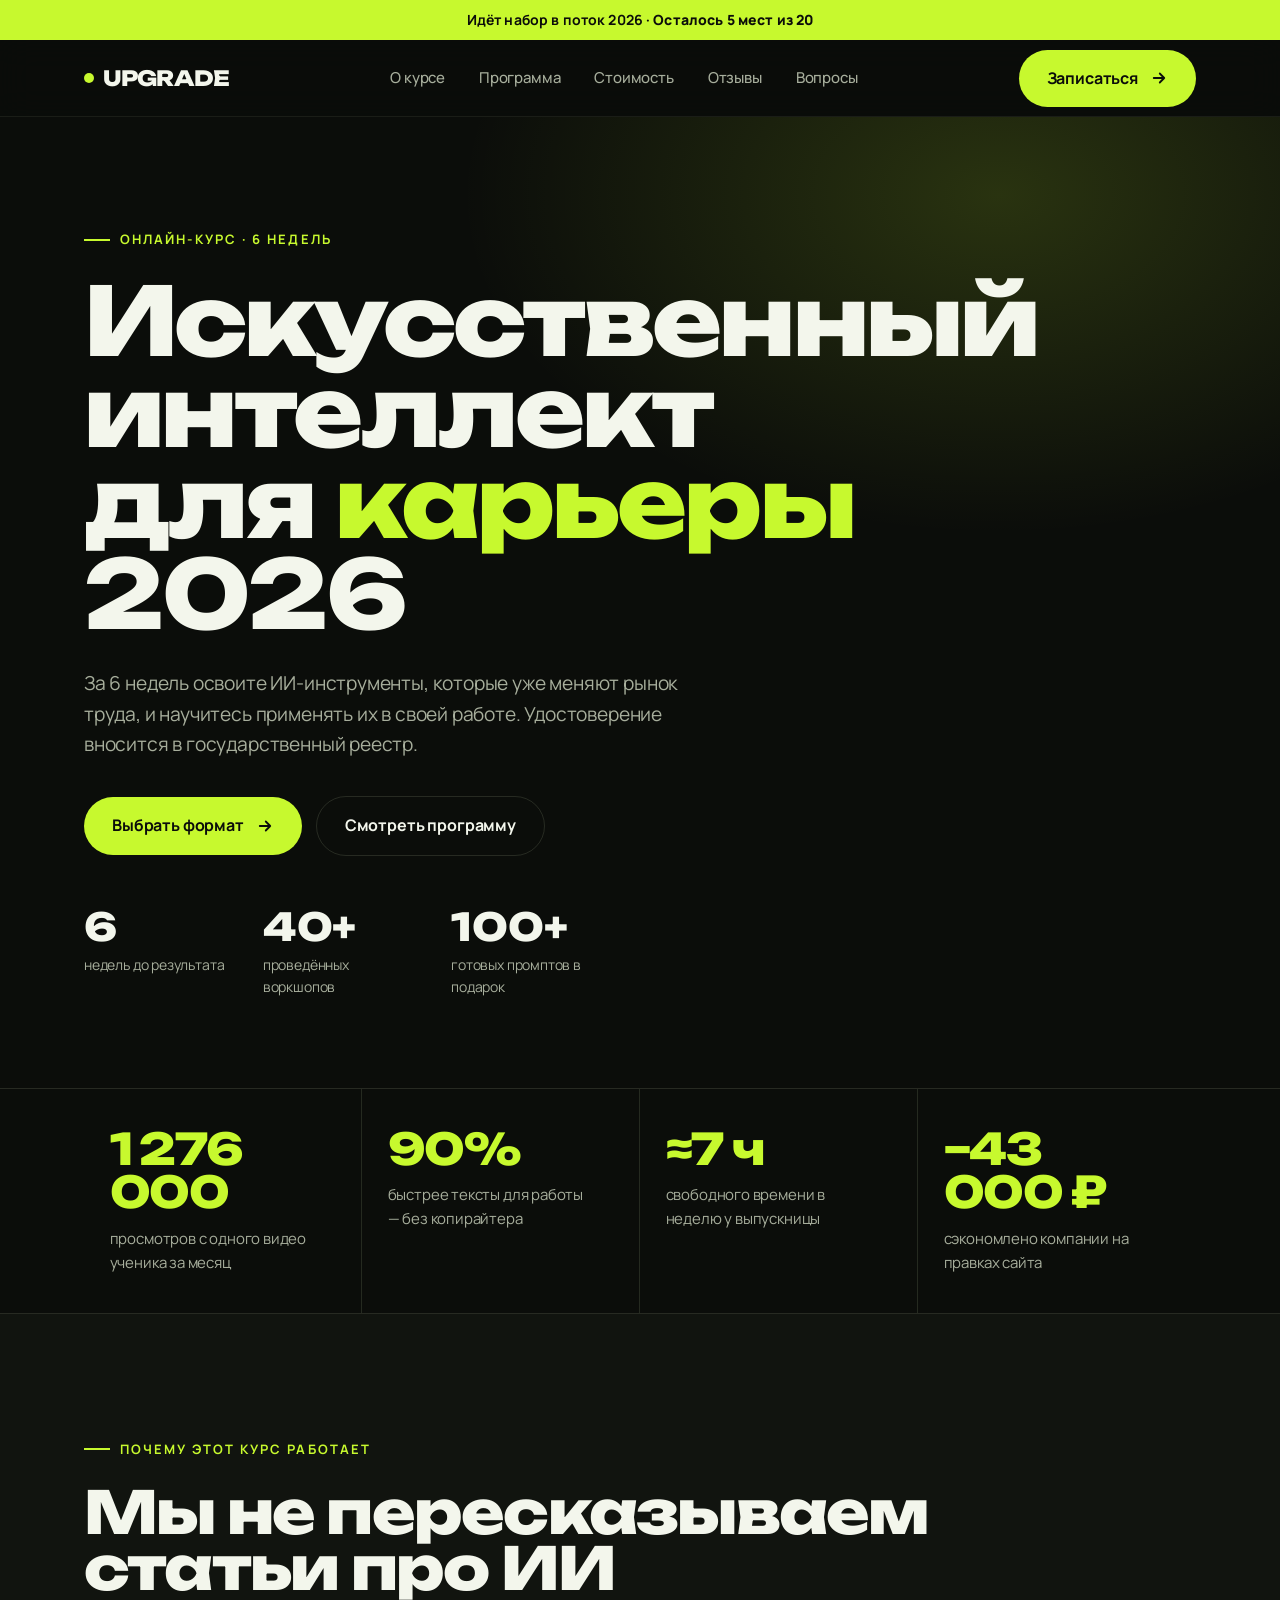
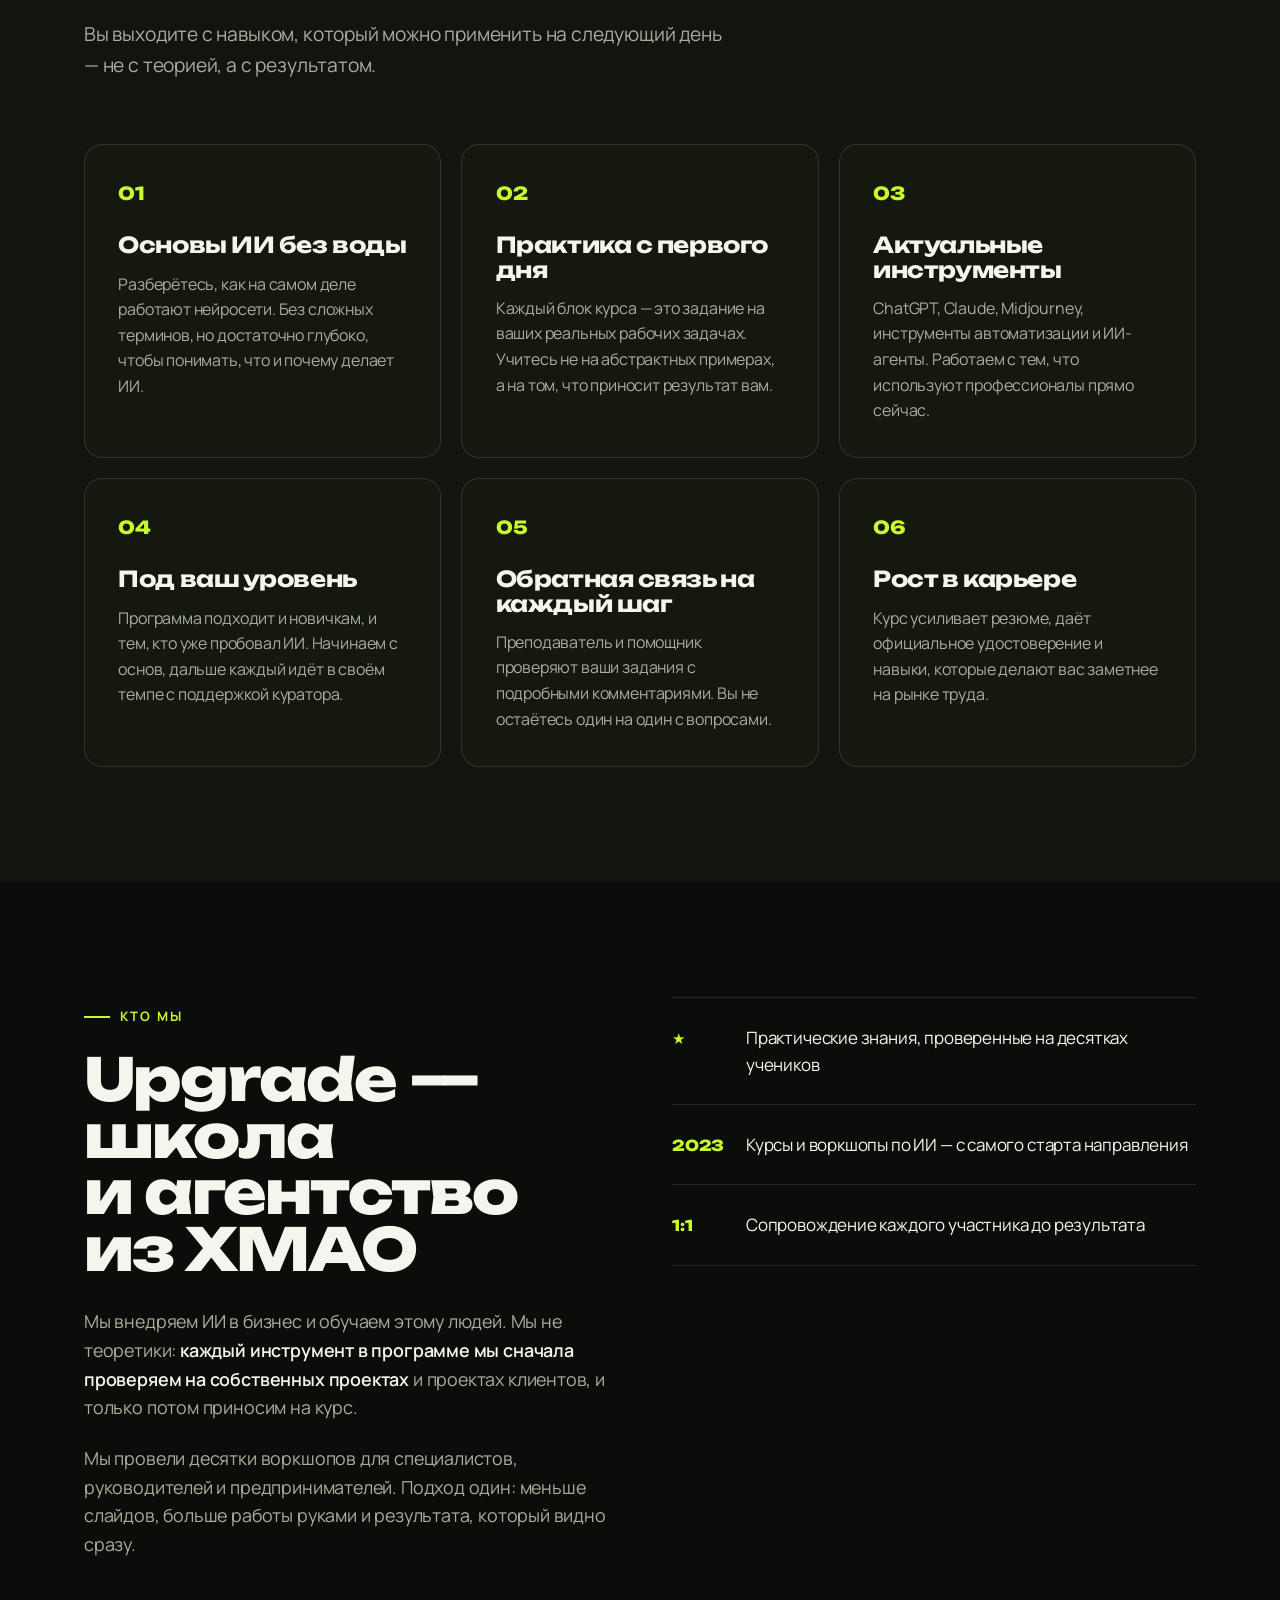
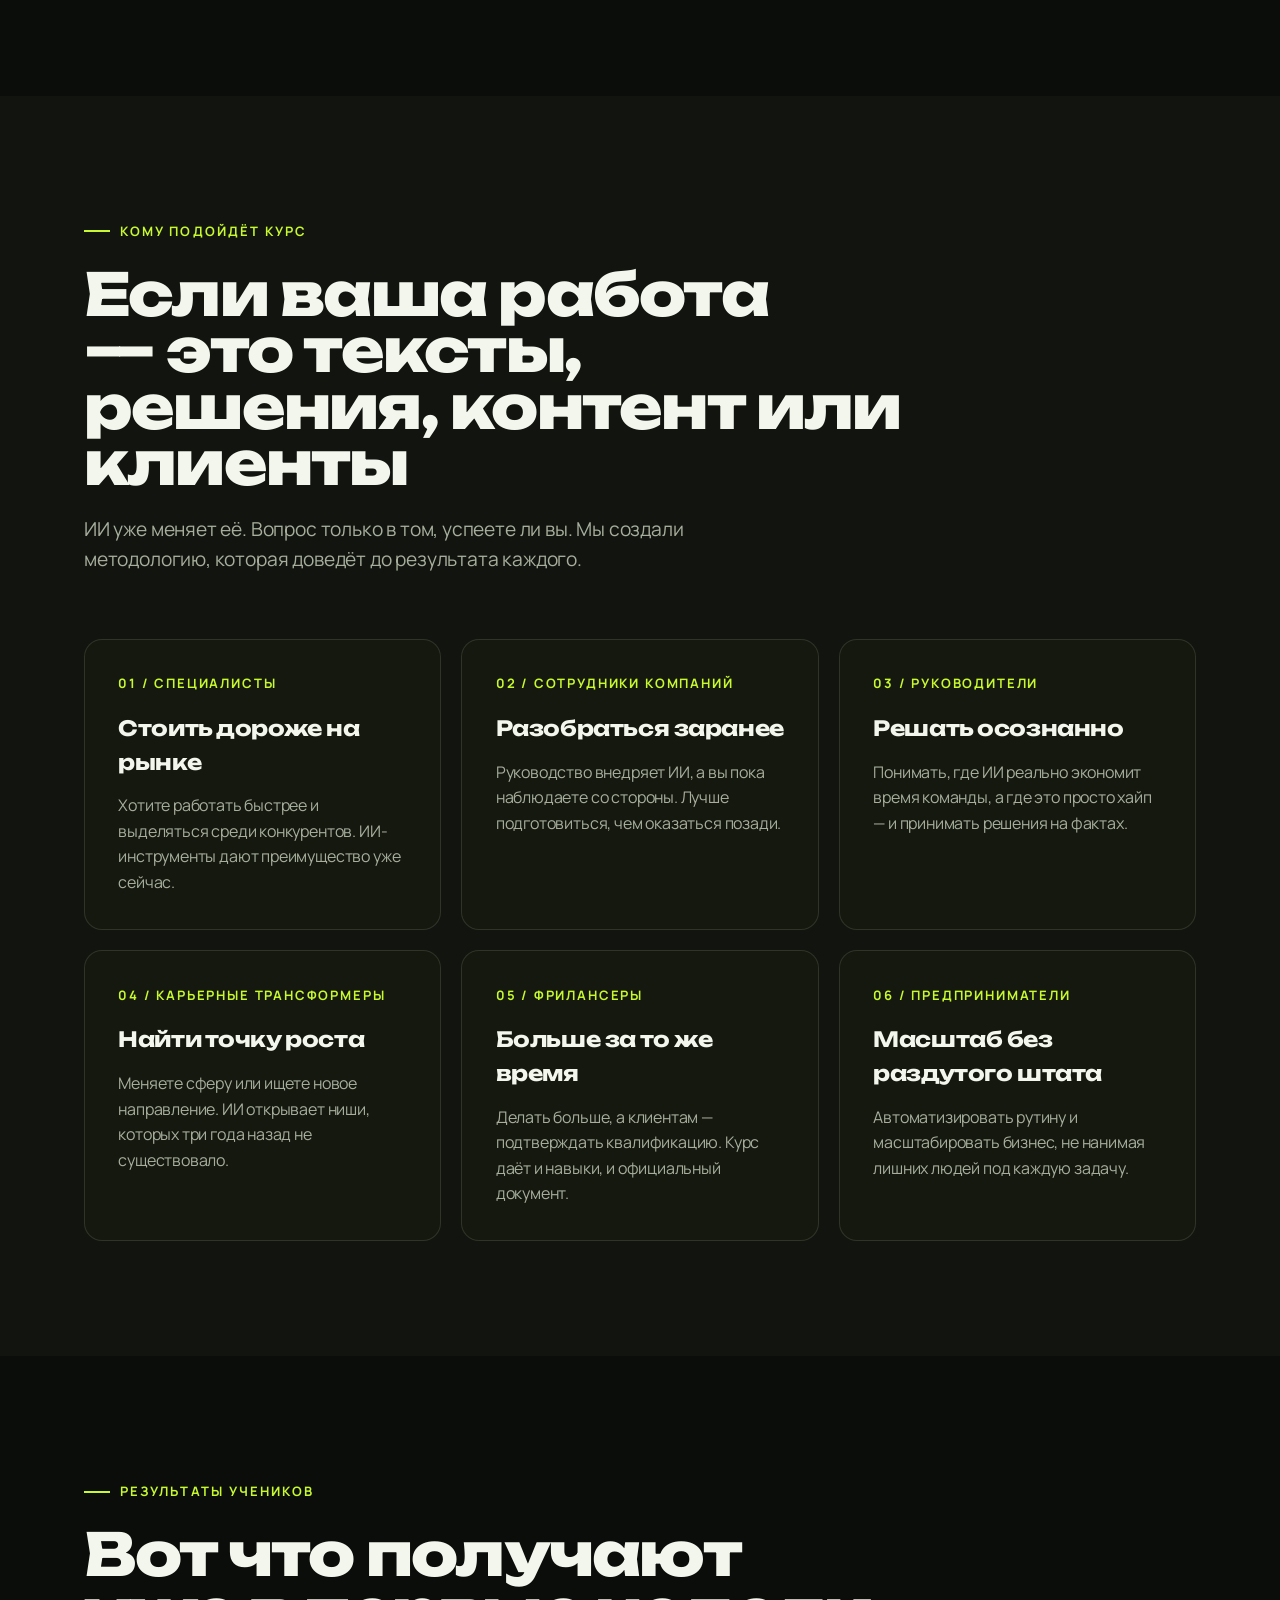
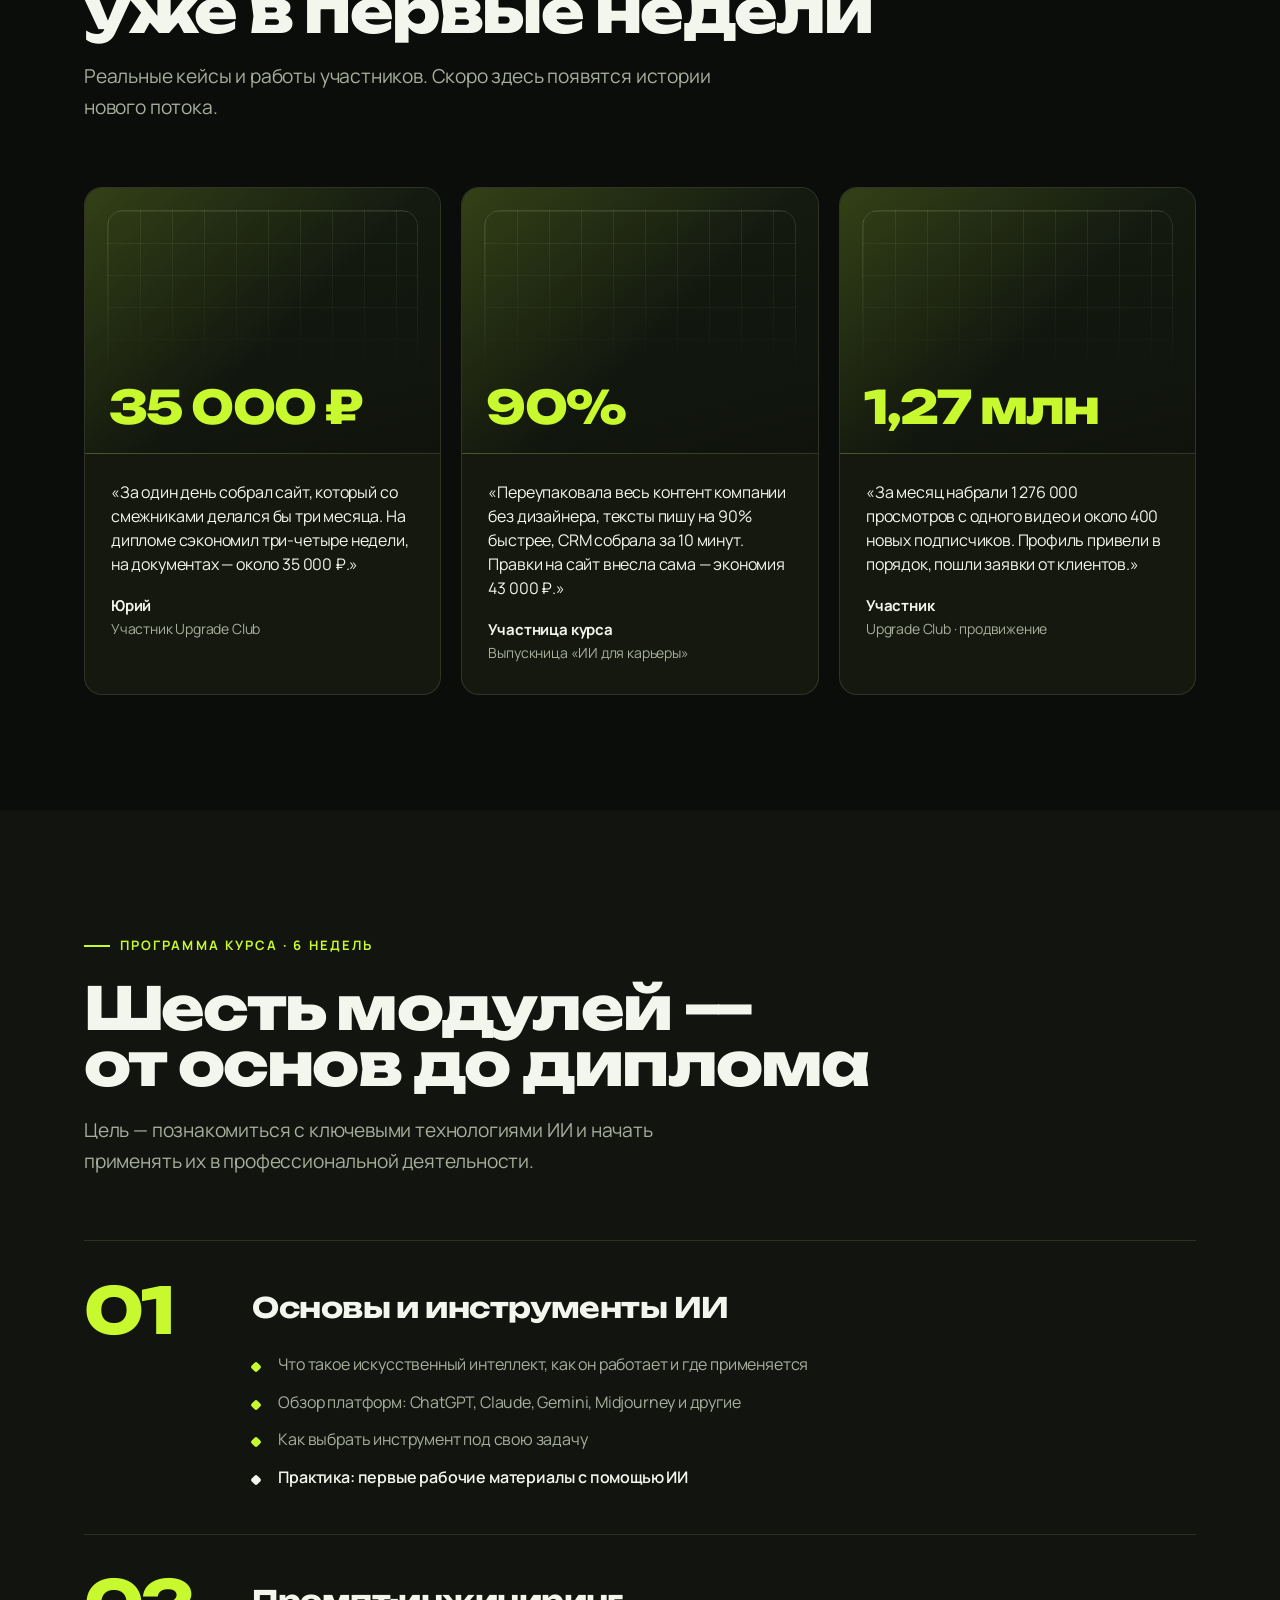
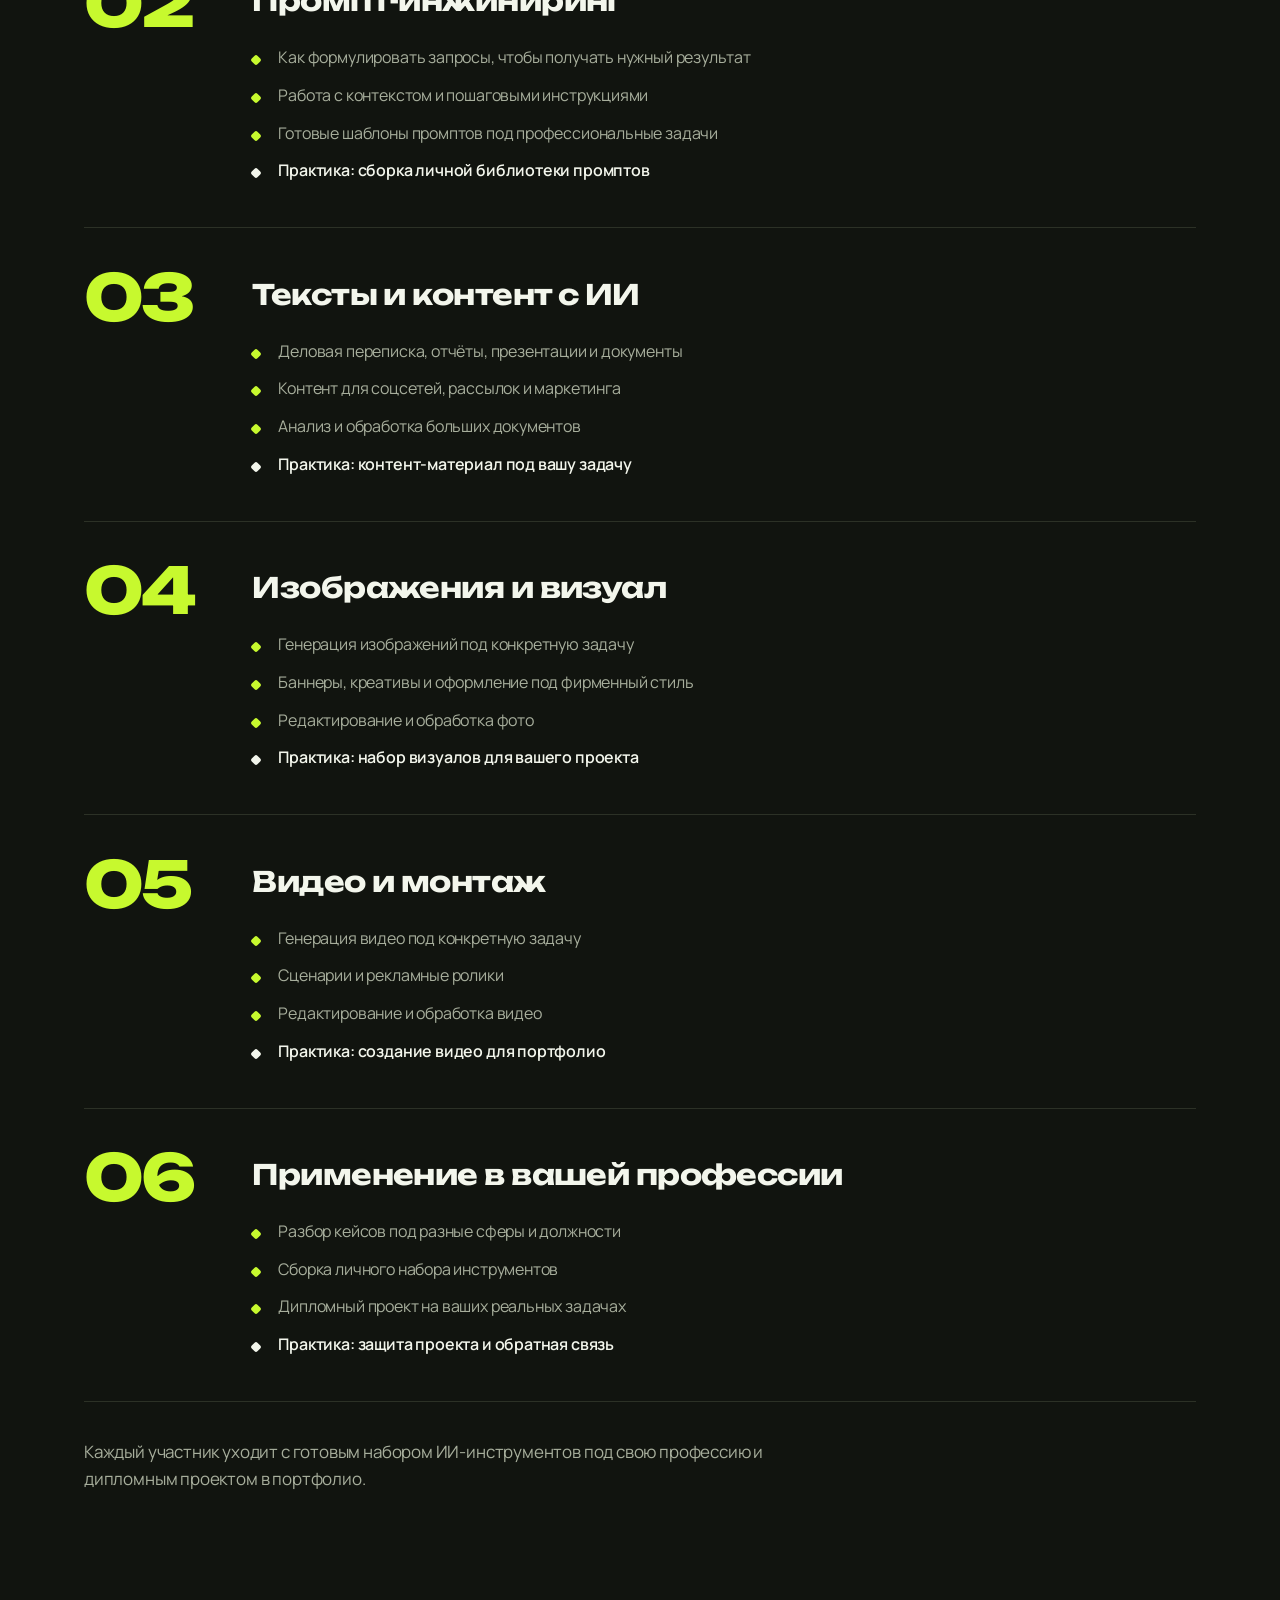
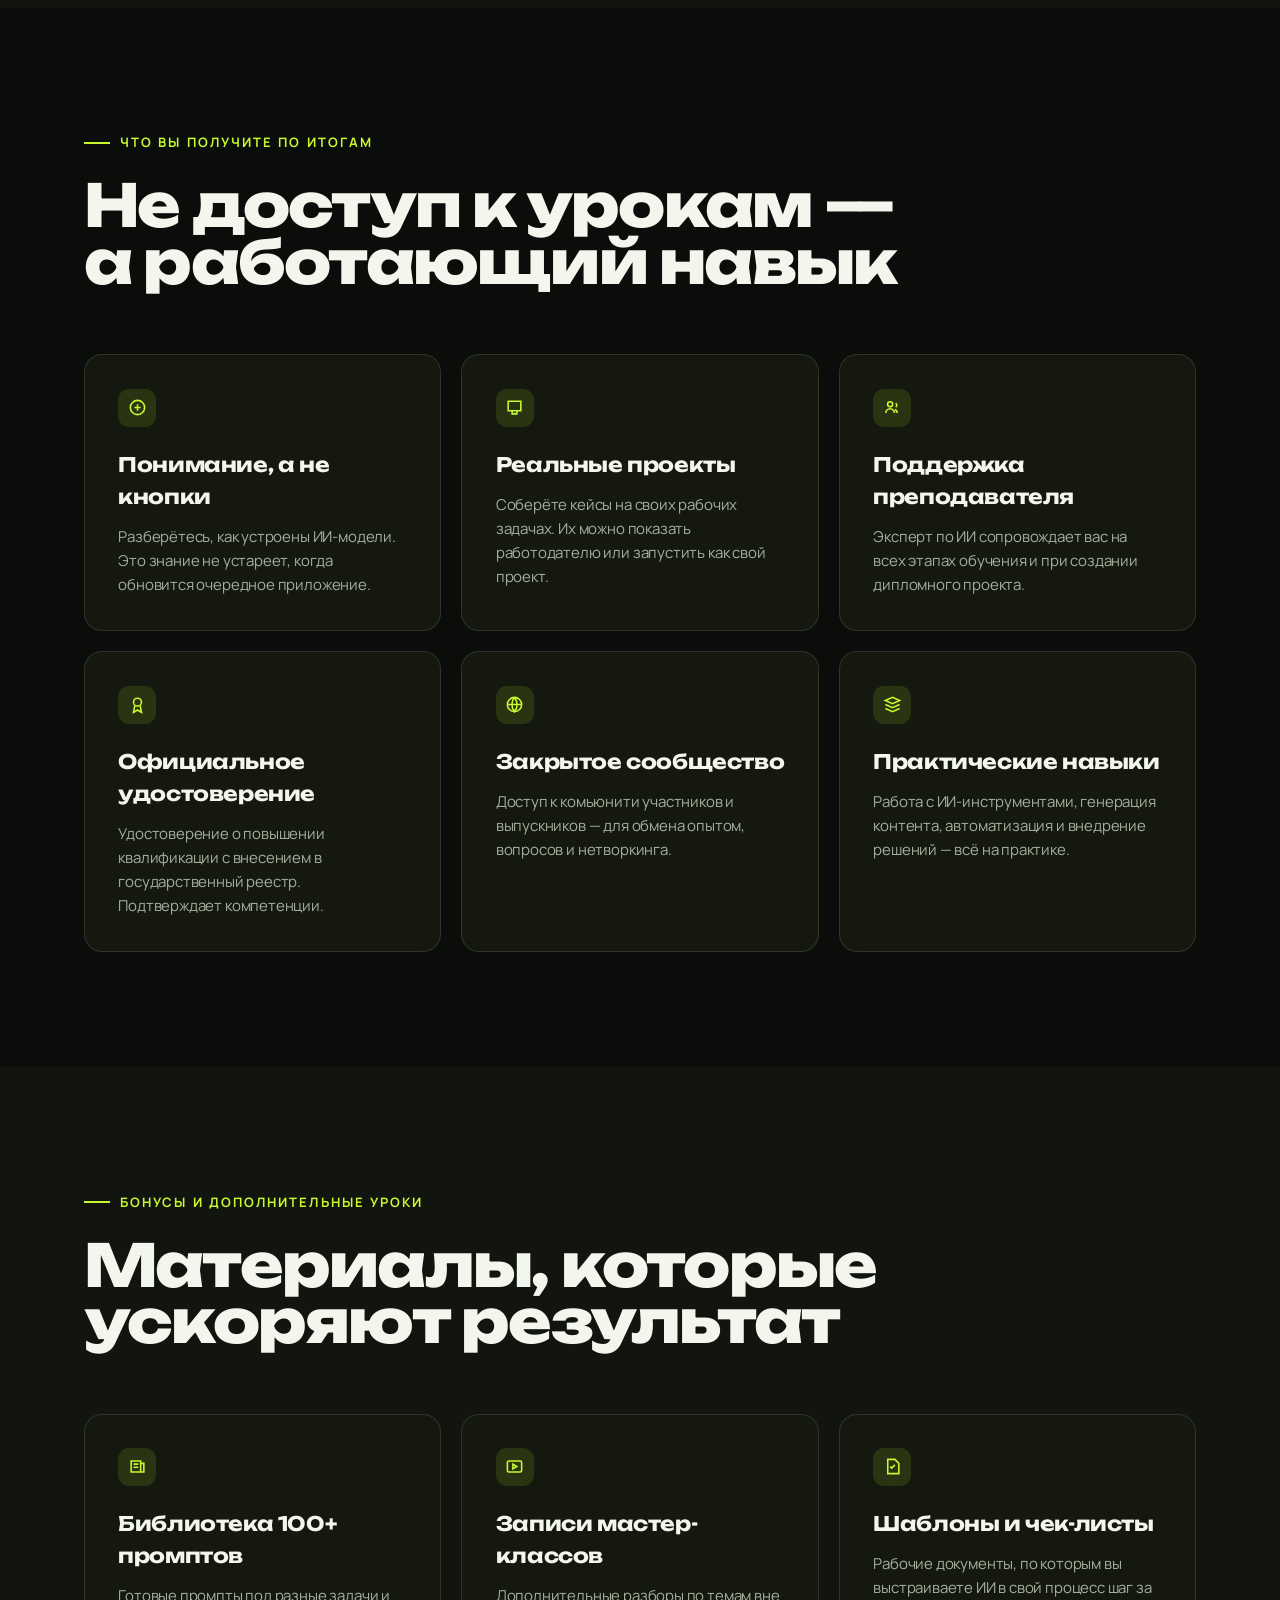
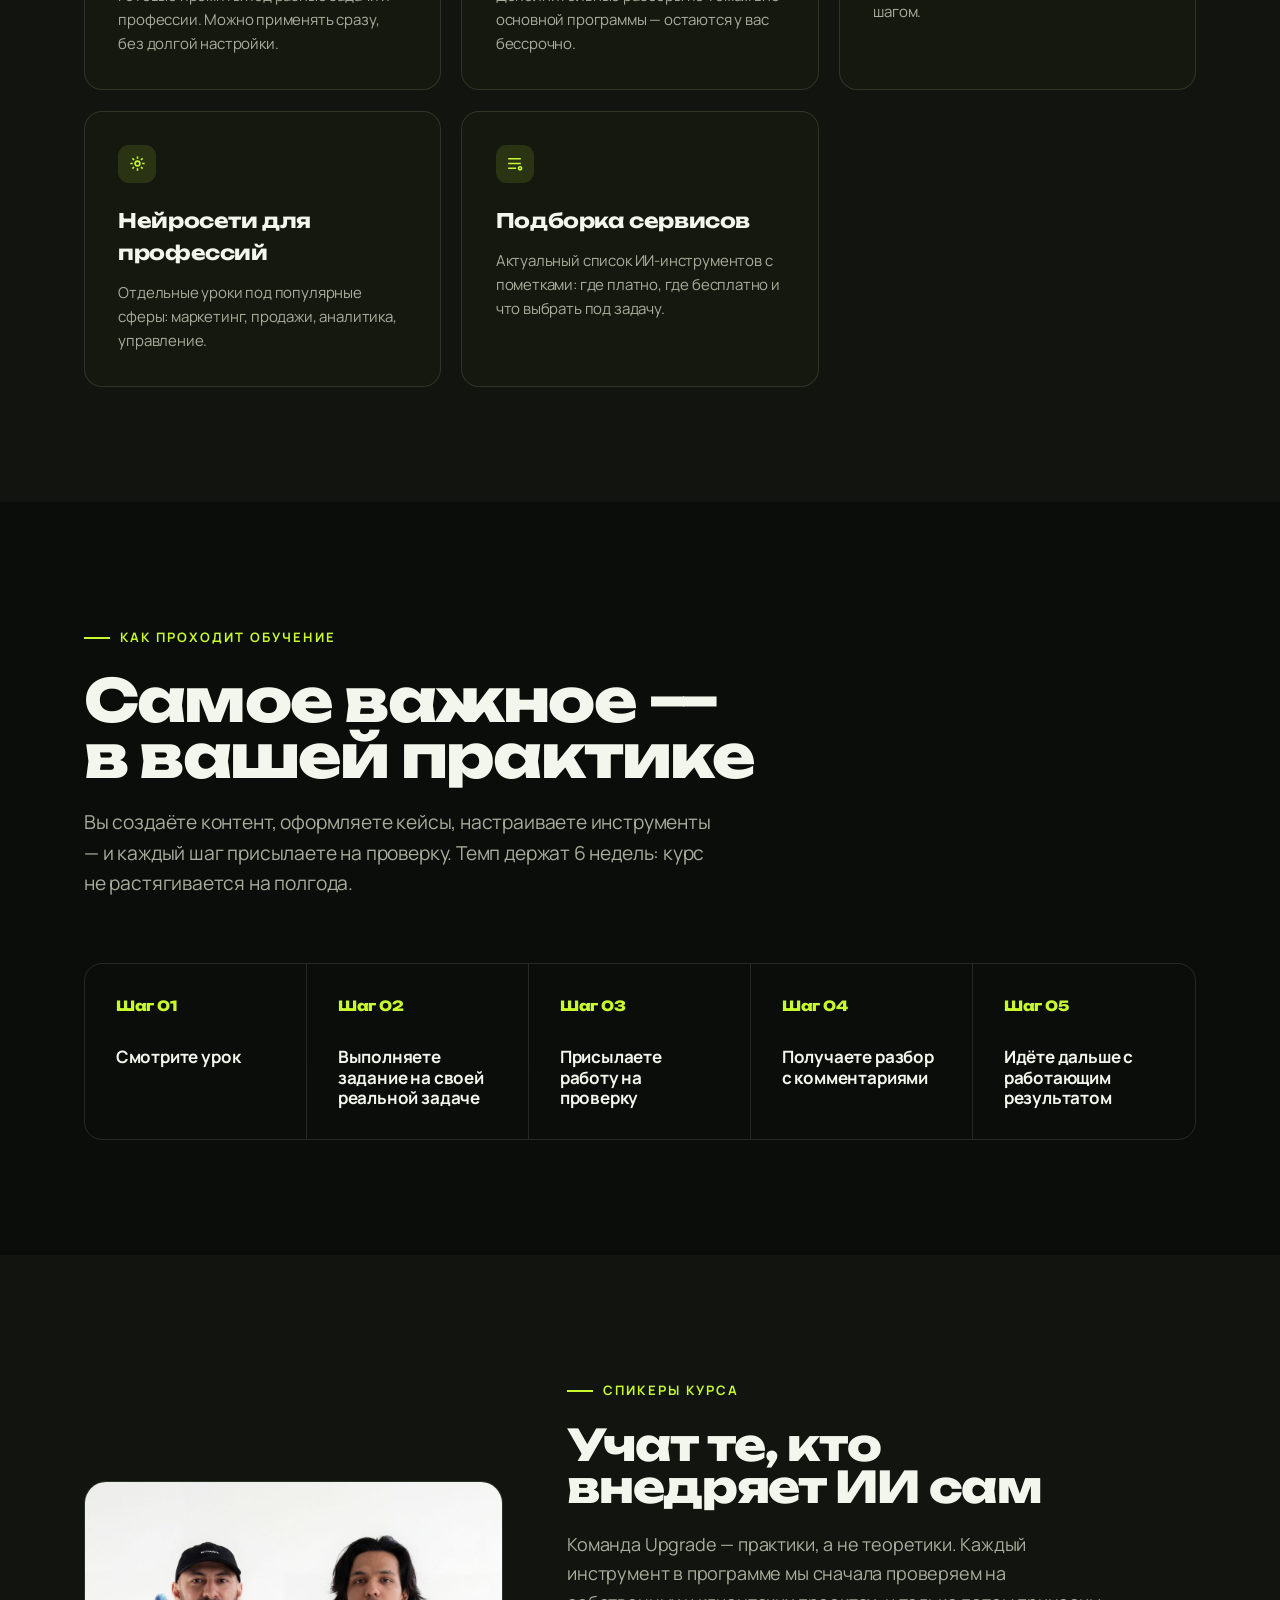
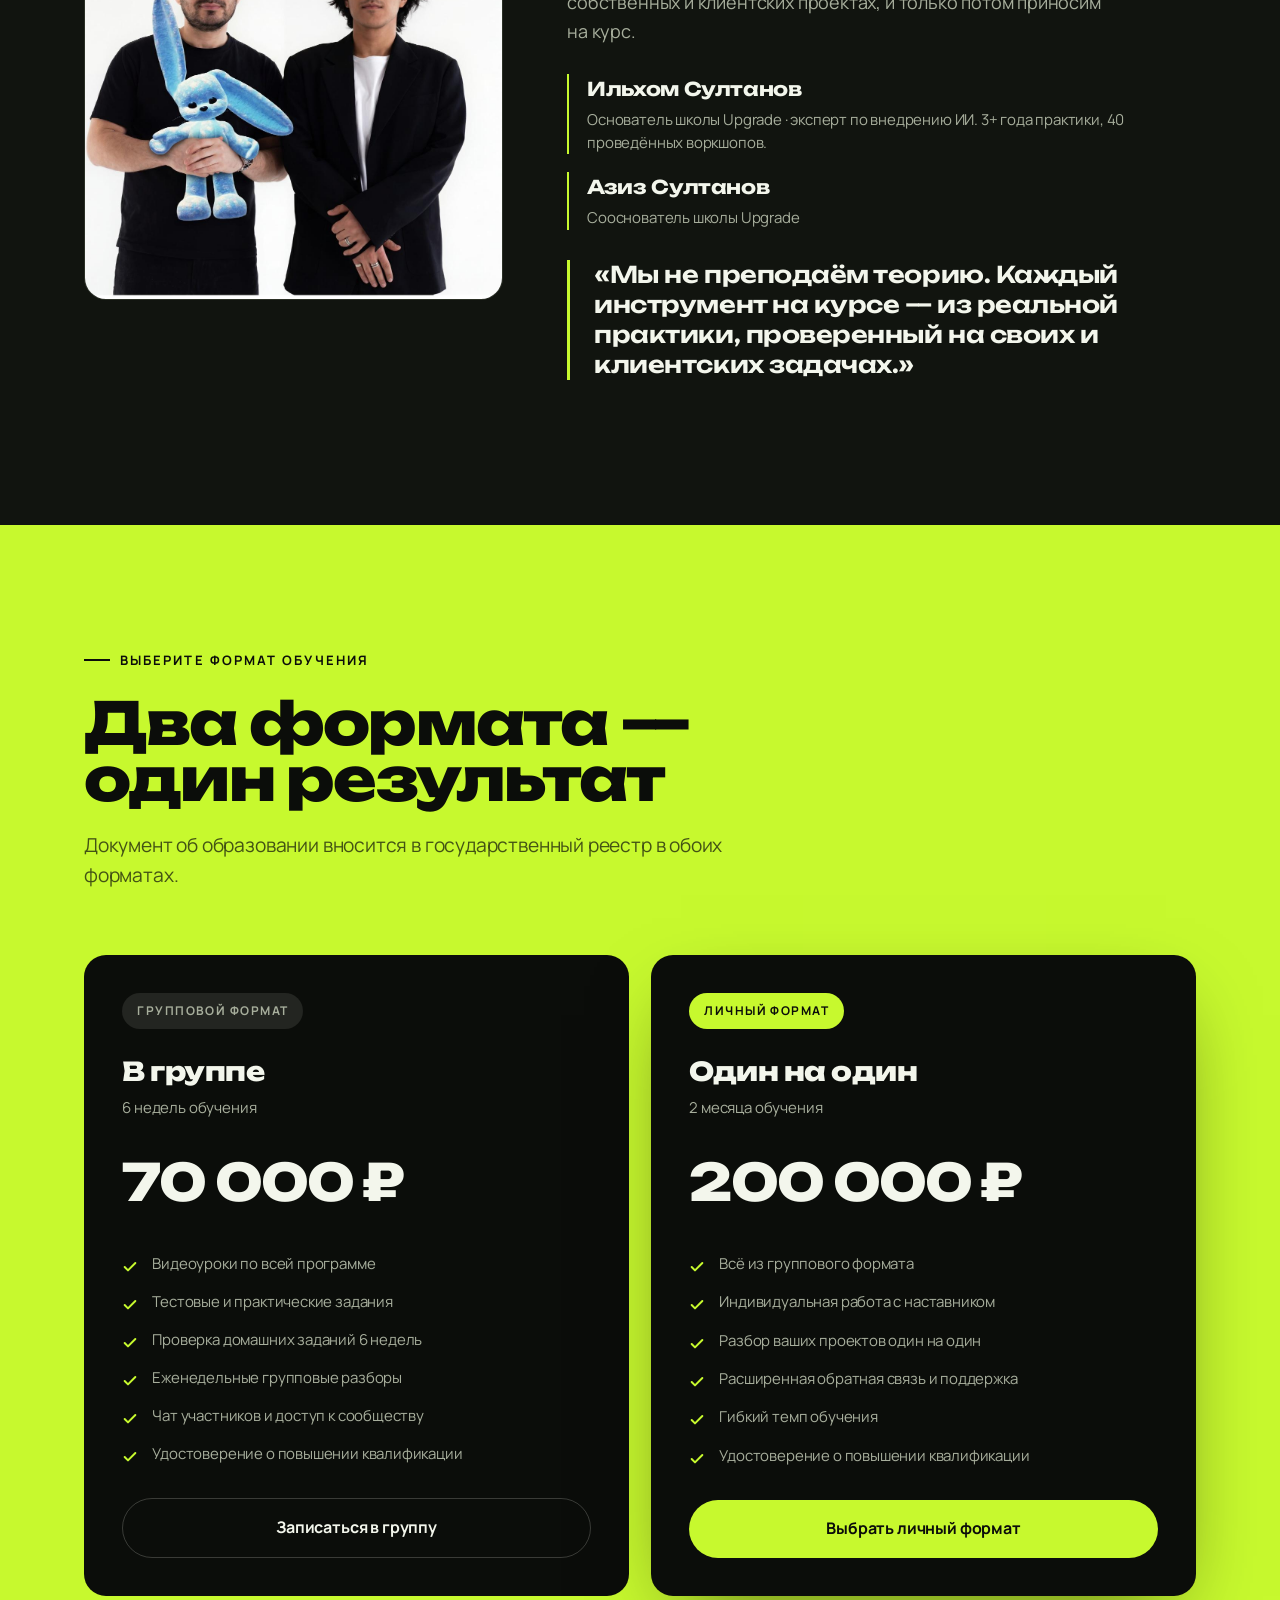
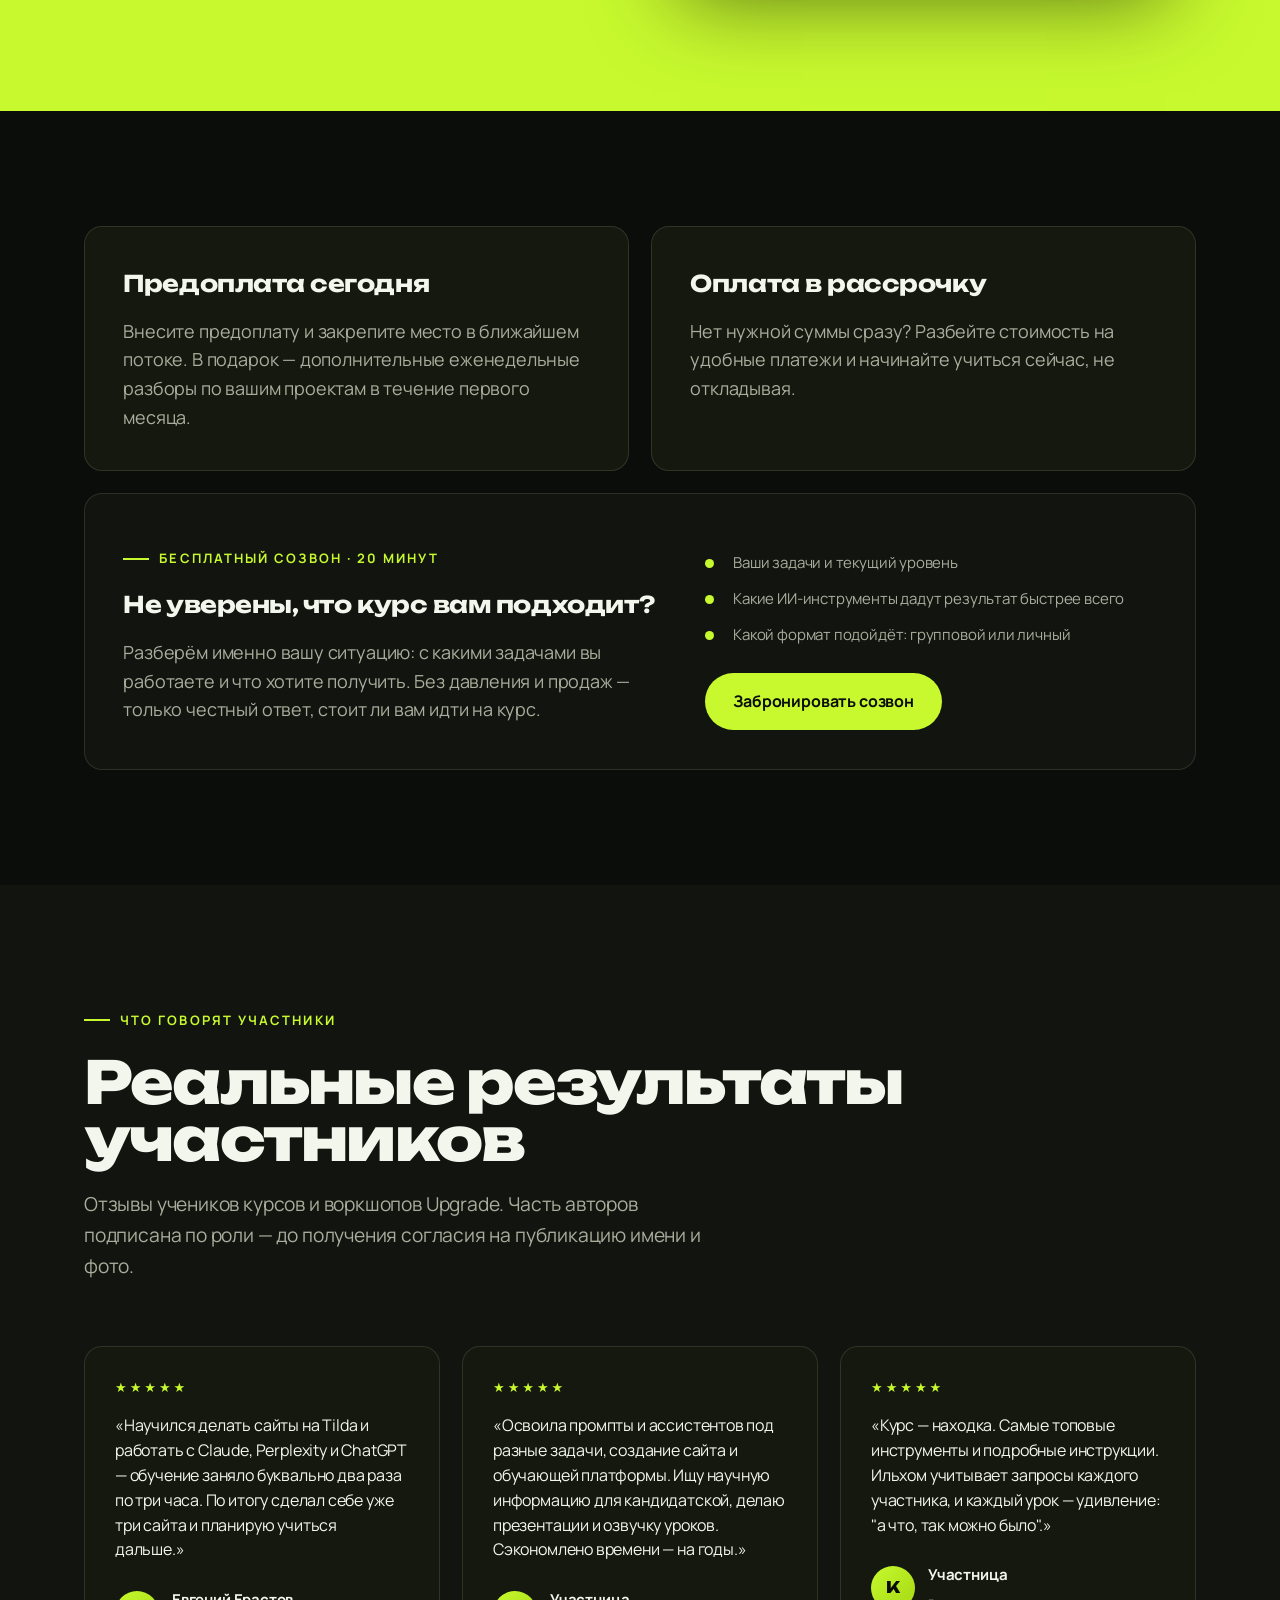
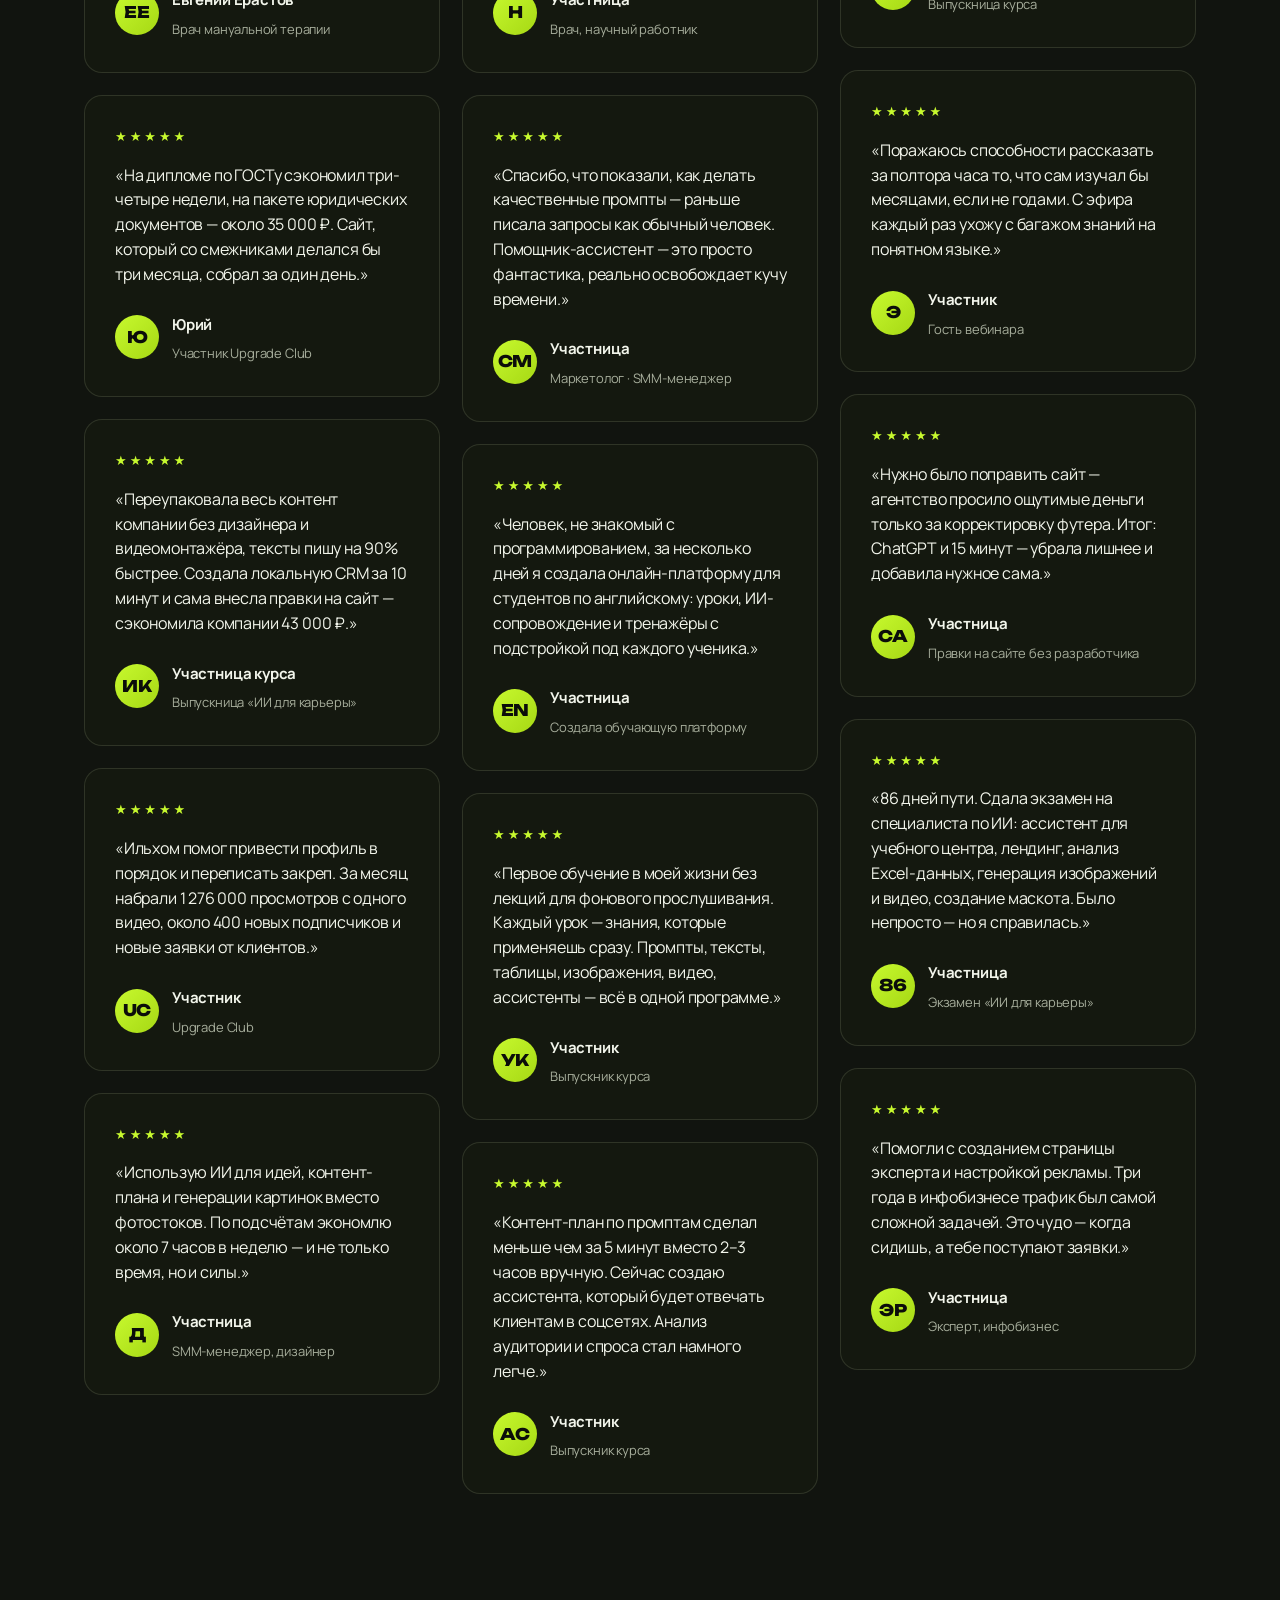
==== commit 91052602: "Remove hero image" ====
--- a/project/index.html
+++ b/project/index.html
@@ -74,29 +74,15 @@
   position: absolute; inset: 0; pointer-events: none;
   background: radial-gradient(60% 50% at 78% 8%, rgba(199,249,46,.16), transparent 70%);
 }
-.hero__grid { display: grid; grid-template-columns: 1.15fr .85fr; gap: clamp(32px, 4vw, 64px); align-items: center; position: relative; }
-.hero__grid > * { min-width: 0; }
+.hero__grid { display: block; position: relative; }
+.hero__copy { max-width: 980px; }
 .hero h1 { margin: 26px 0 28px; }
 .hero h1 em { font-style: normal; color: var(--lime); }
-.hero__lead { color: var(--ink-dim); font-size: clamp(17px, 1.5vw, 21px); max-width: 540px; margin-bottom: 36px; }
+.hero__lead { color: var(--ink-dim); font-size: clamp(17px, 1.5vw, 21px); max-width: 640px; margin-bottom: 36px; }
 .hero__actions { display: flex; flex-wrap: wrap; gap: 14px; align-items: center; }
 .hero__stats { display: flex; gap: clamp(20px,3vw,44px); margin-top: 52px; flex-wrap: wrap; }
 .stat .n { font-family: var(--display); font-weight: 800; font-size: clamp(30px, 3vw, 44px); line-height: 1; }
 .stat .l { color: var(--ink-dim); font-size: 14px; margin-top: 8px; max-width: 150px; }
-.hero__visual { position: relative; }
-.hero__visual img { width: 100%; aspect-ratio: 4/5; object-fit: cover; object-position: center; border-radius: 22px; border: 1px solid var(--line); }
-.hero__badge {
-  position: absolute; left: -22px; bottom: 30px;
-  background: var(--lime); color: var(--lime-ink);
-  font-family: var(--display); font-weight: 800; font-size: 15px;
-  padding: 16px 22px; border-radius: 16px; line-height: 1.1; max-width: 200px;
-  box-shadow: 0 24px 60px -20px rgba(199,249,46,.5);
-}
-@media (max-width: 860px) {
-  .hero__grid { grid-template-columns: 1fr; }
-  .hero__visual { order: -1; max-width: 420px; }
-  .hero__badge { left: auto; right: 16px; }
-}
 @media (max-width: 420px) {
   h1.display { font-size: 34px; }
   .hero__actions .btn { width: 100%; justify-content: center; white-space: normal; text-align: center; }
@@ -394,10 +380,6 @@
         <div class="stat"><div class="n">40+</div><div class="l">проведённых воркшопов</div></div>
         <div class="stat"><div class="n">100+</div><div class="l">готовых промптов в подарок</div></div>
       </div>
-    </div>
-    <div class="hero__visual reveal" data-d="2">
-      <img src="assets/speakers.jpg" width="1106" height="1144" alt="Спикеры курса Upgrade по искусственному интеллекту" fetchpriority="high" />
-      <div class="hero__badge">Удостоверение в гос. реестре</div>
     </div>
   </div>
 </section>
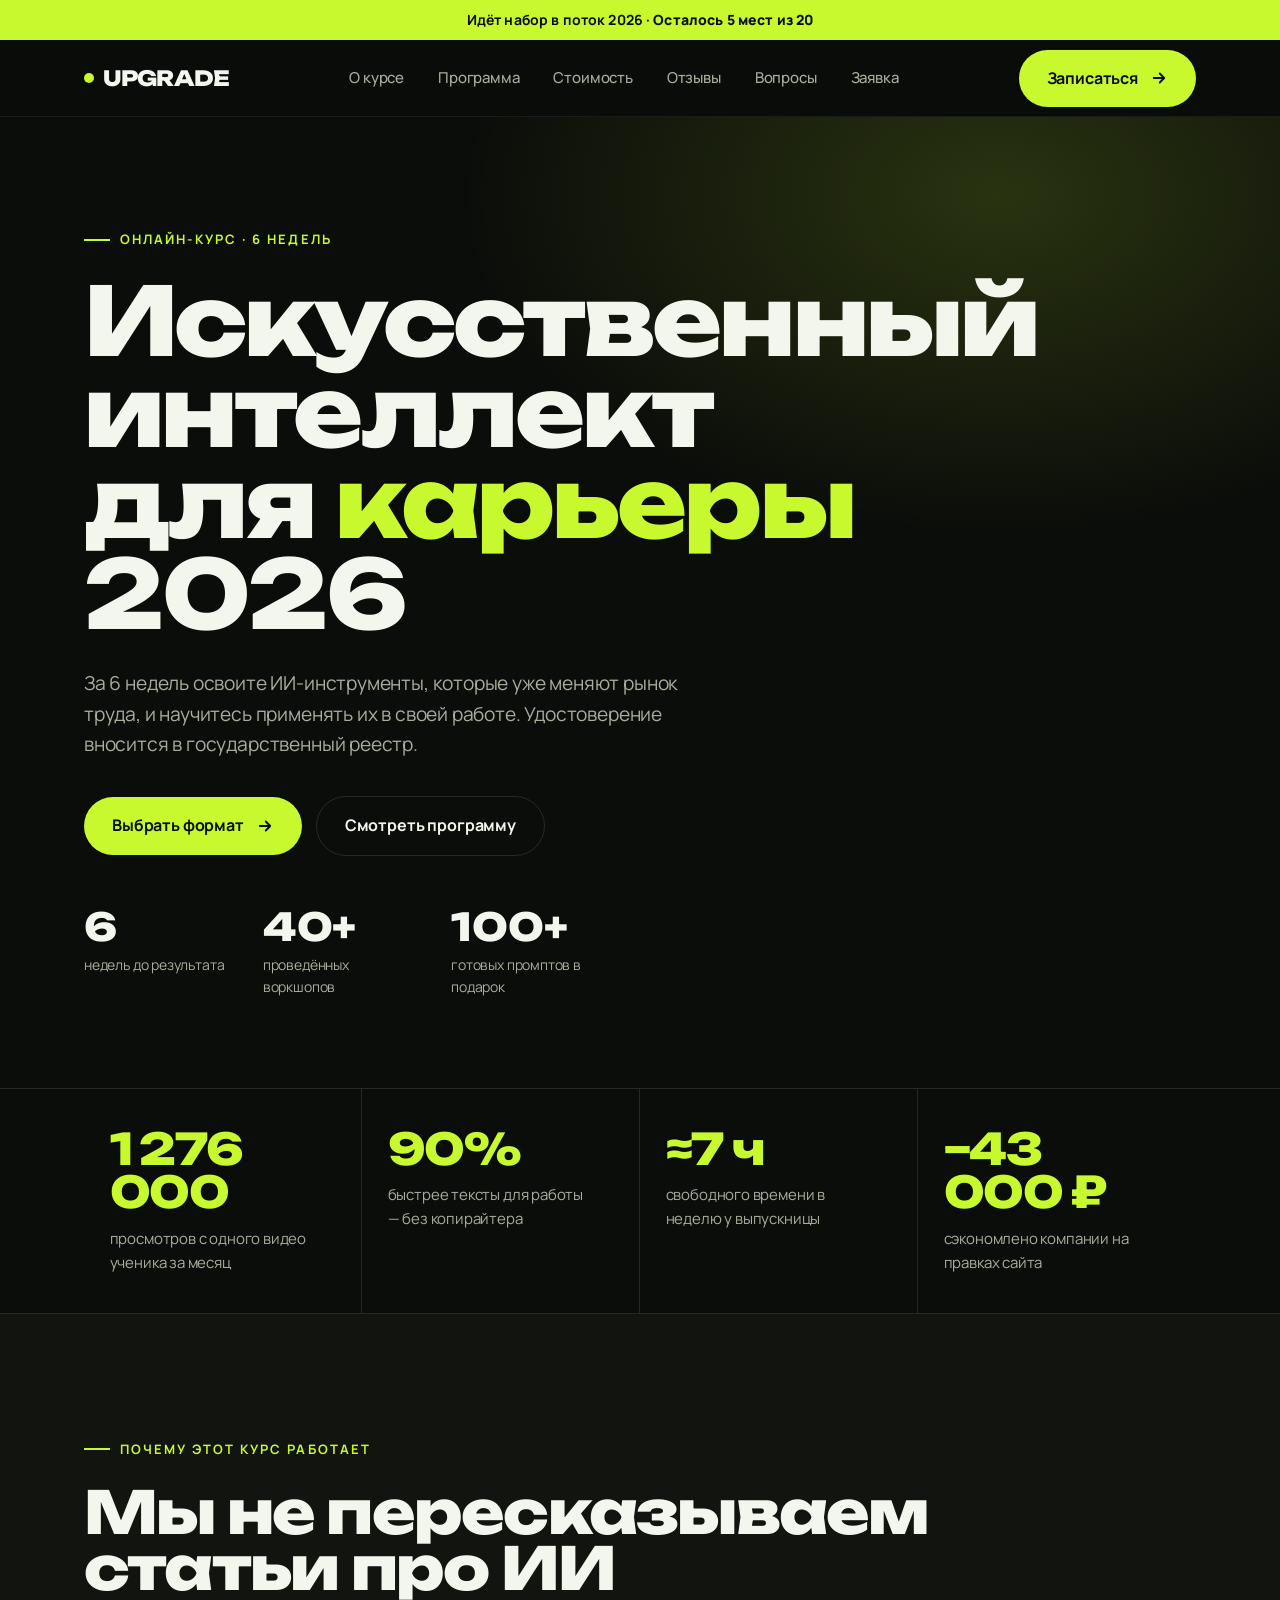
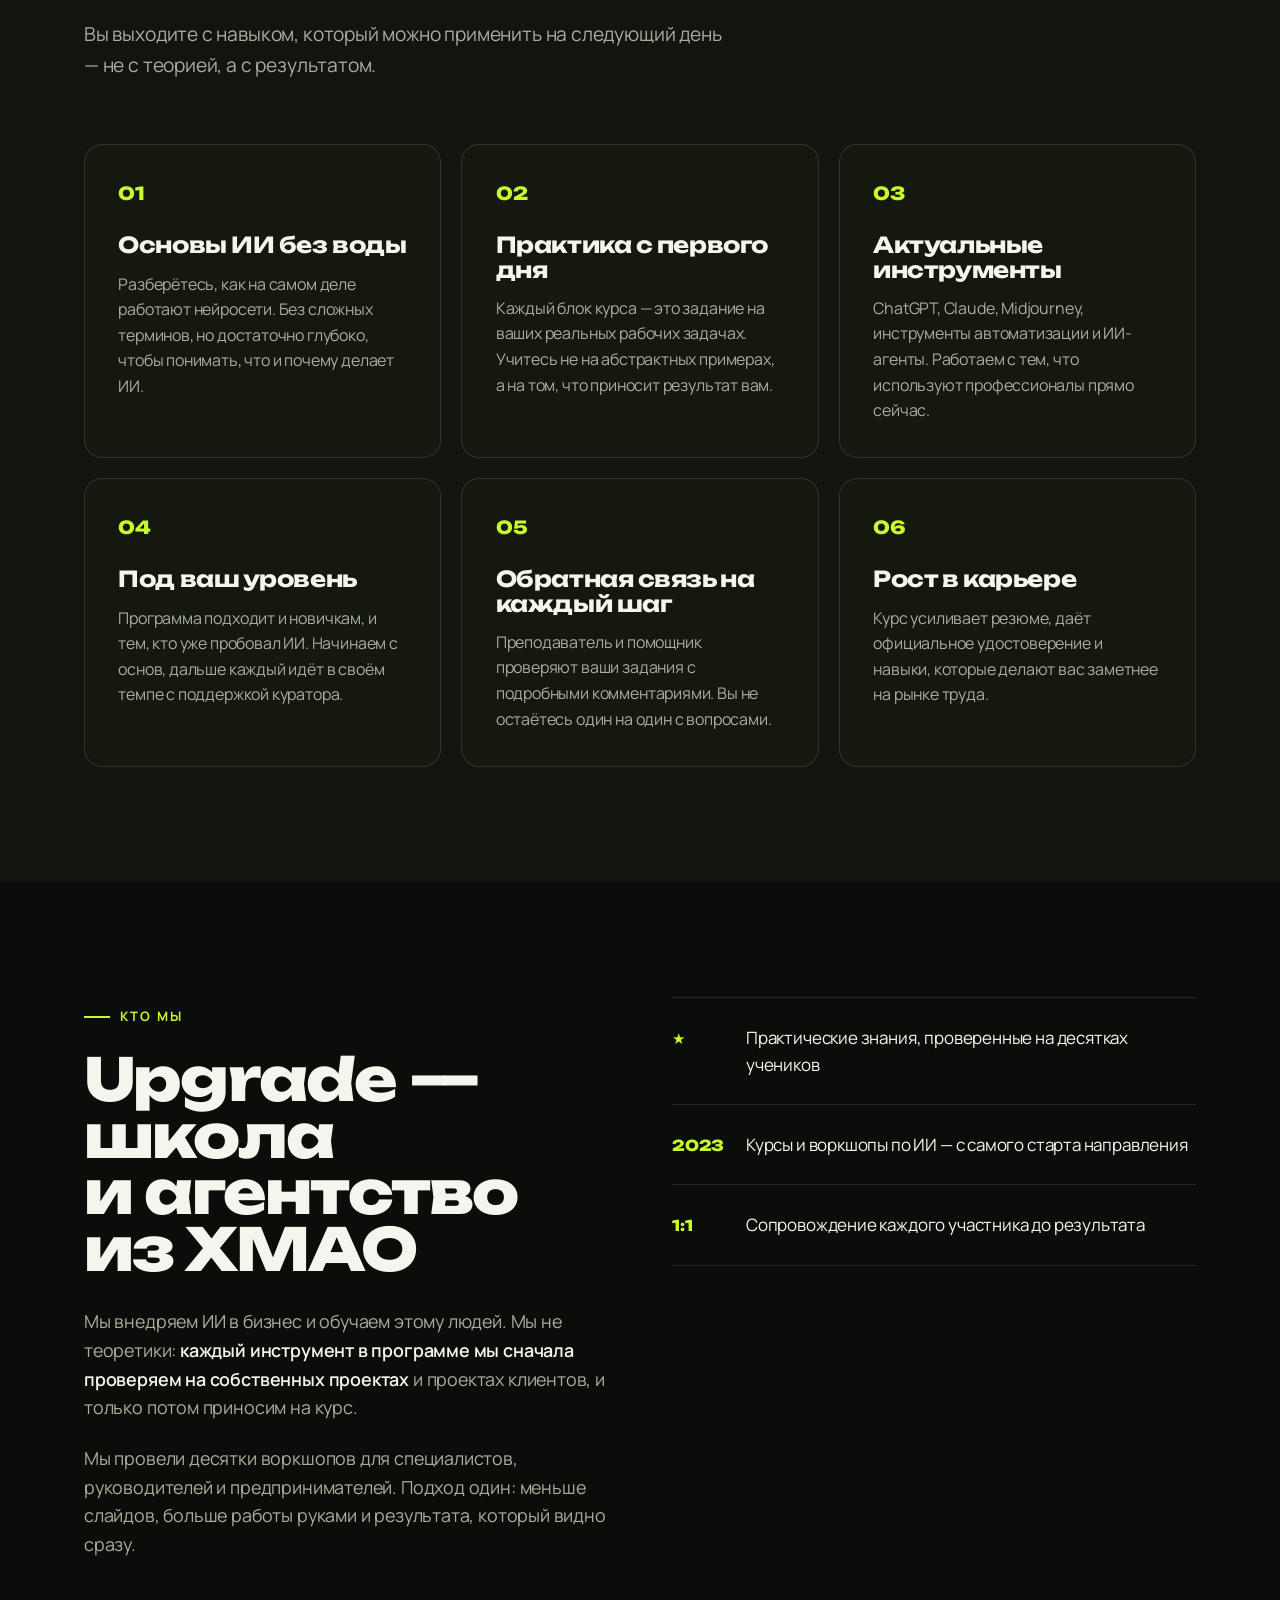
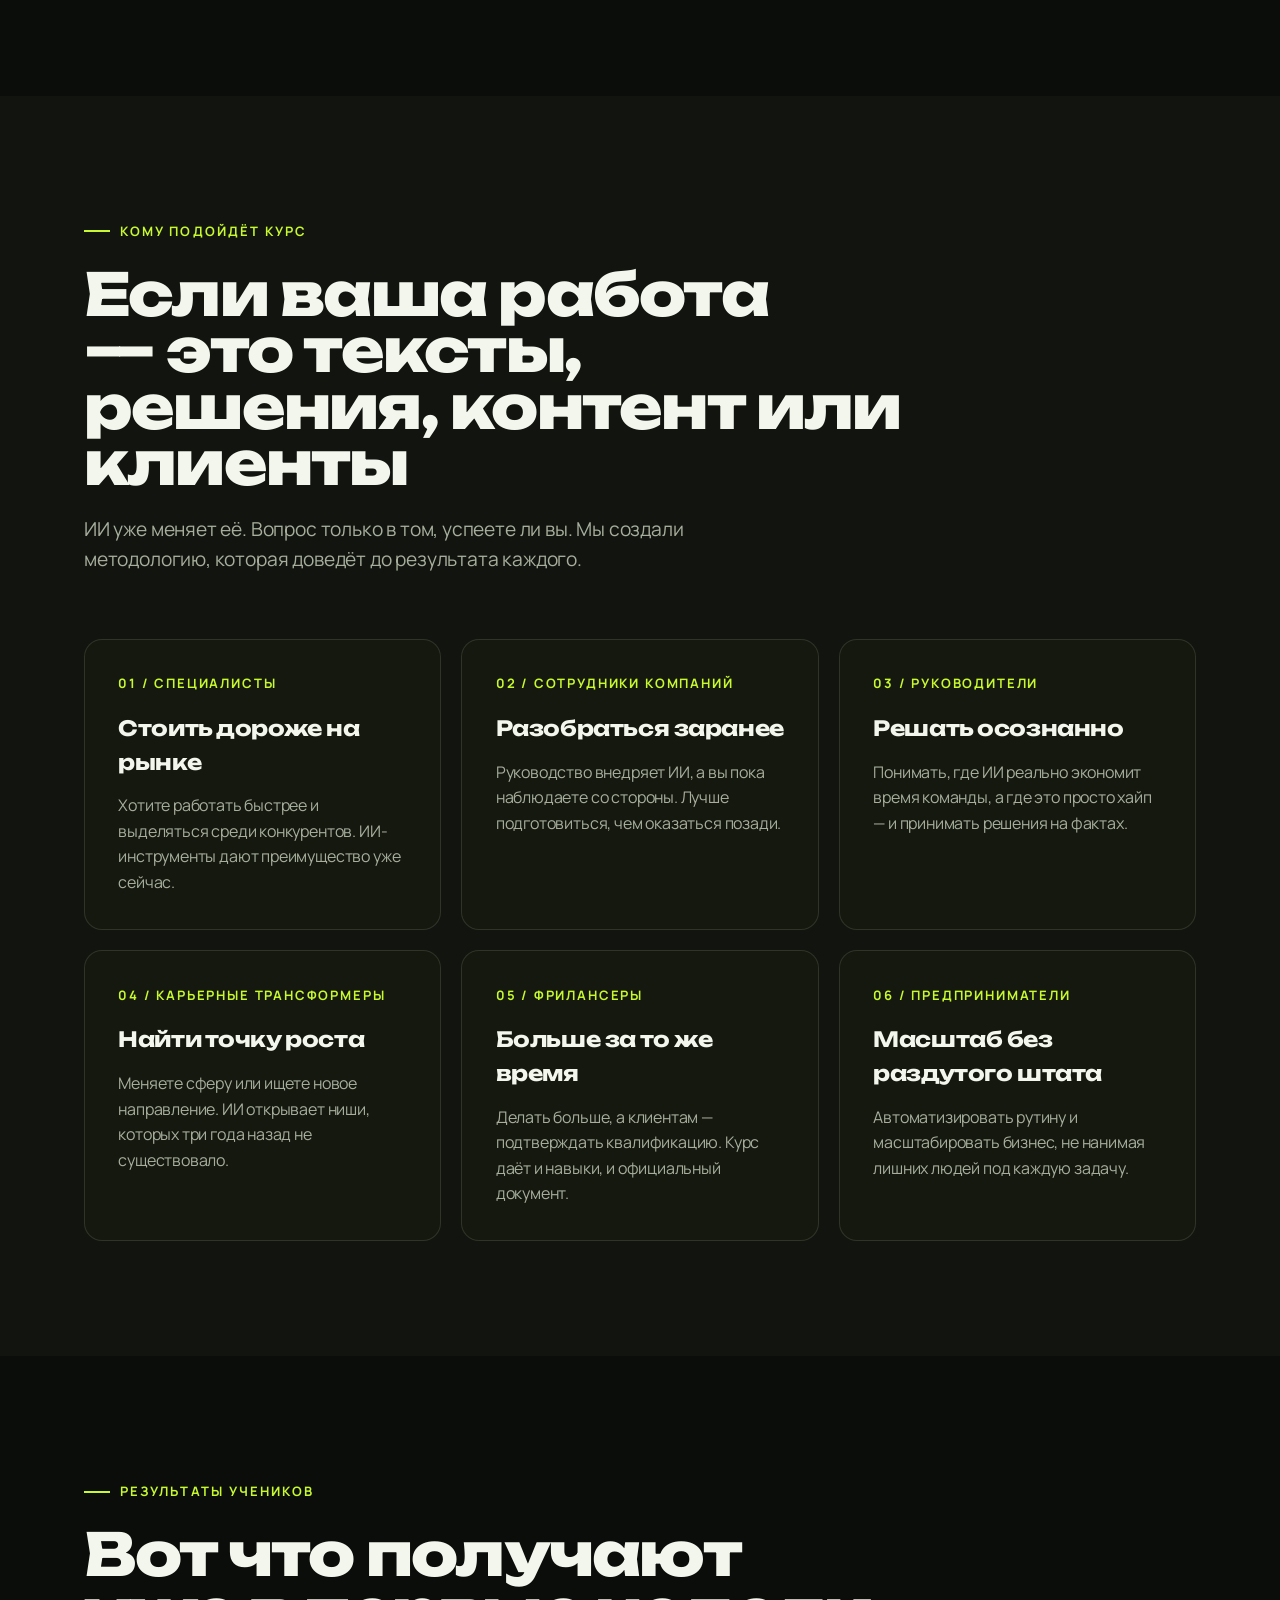
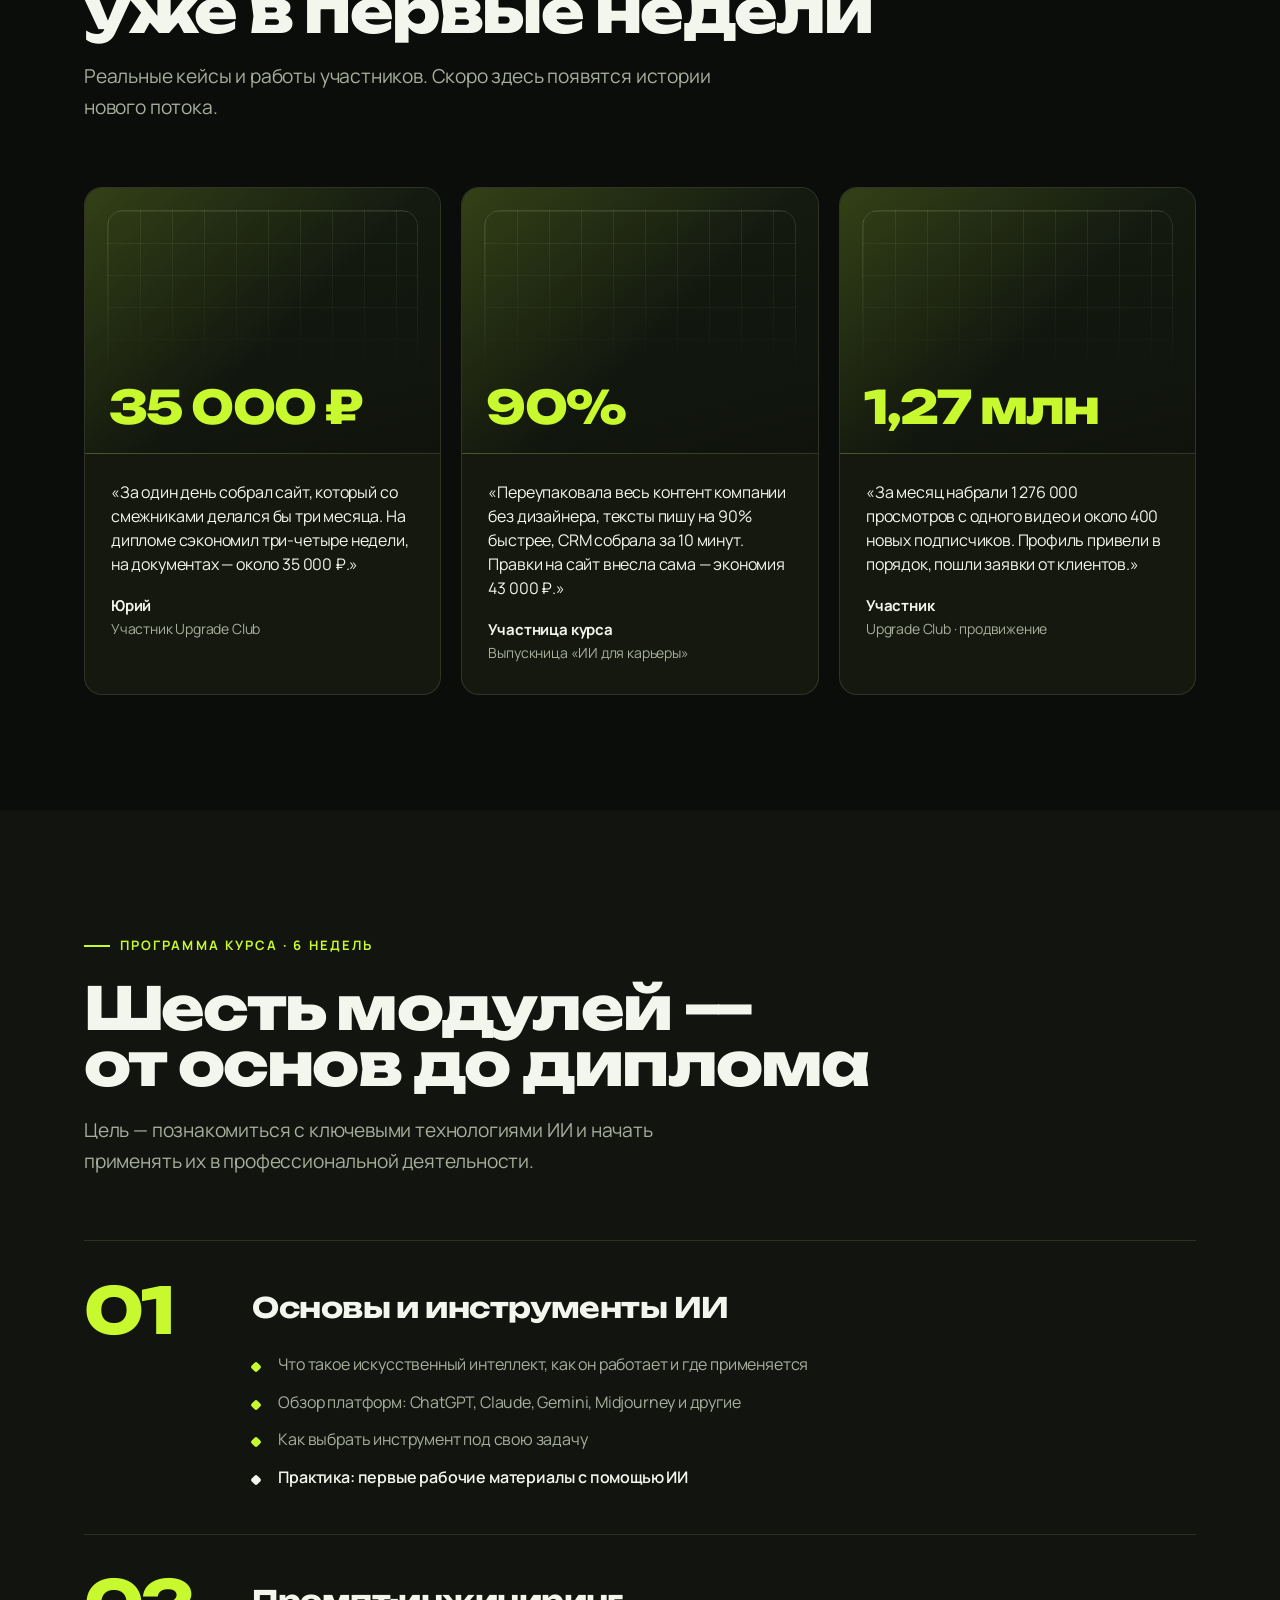
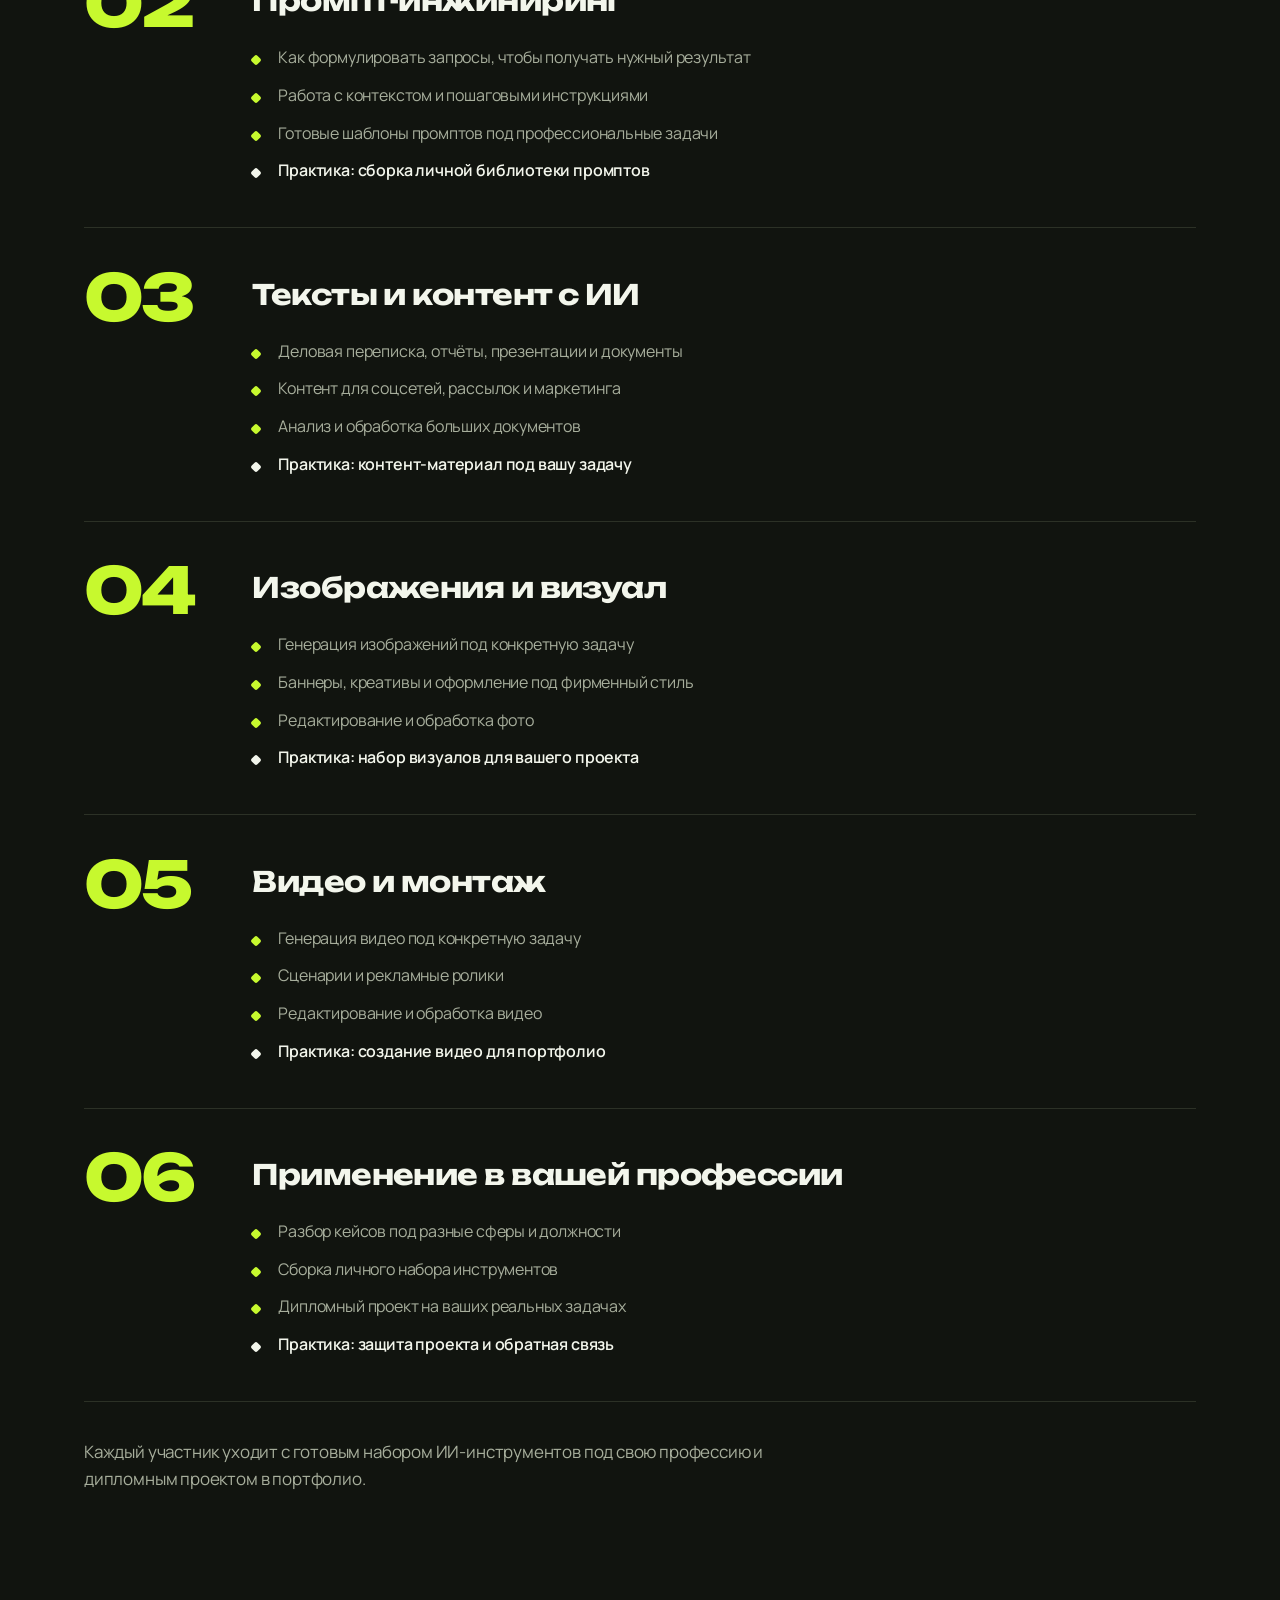
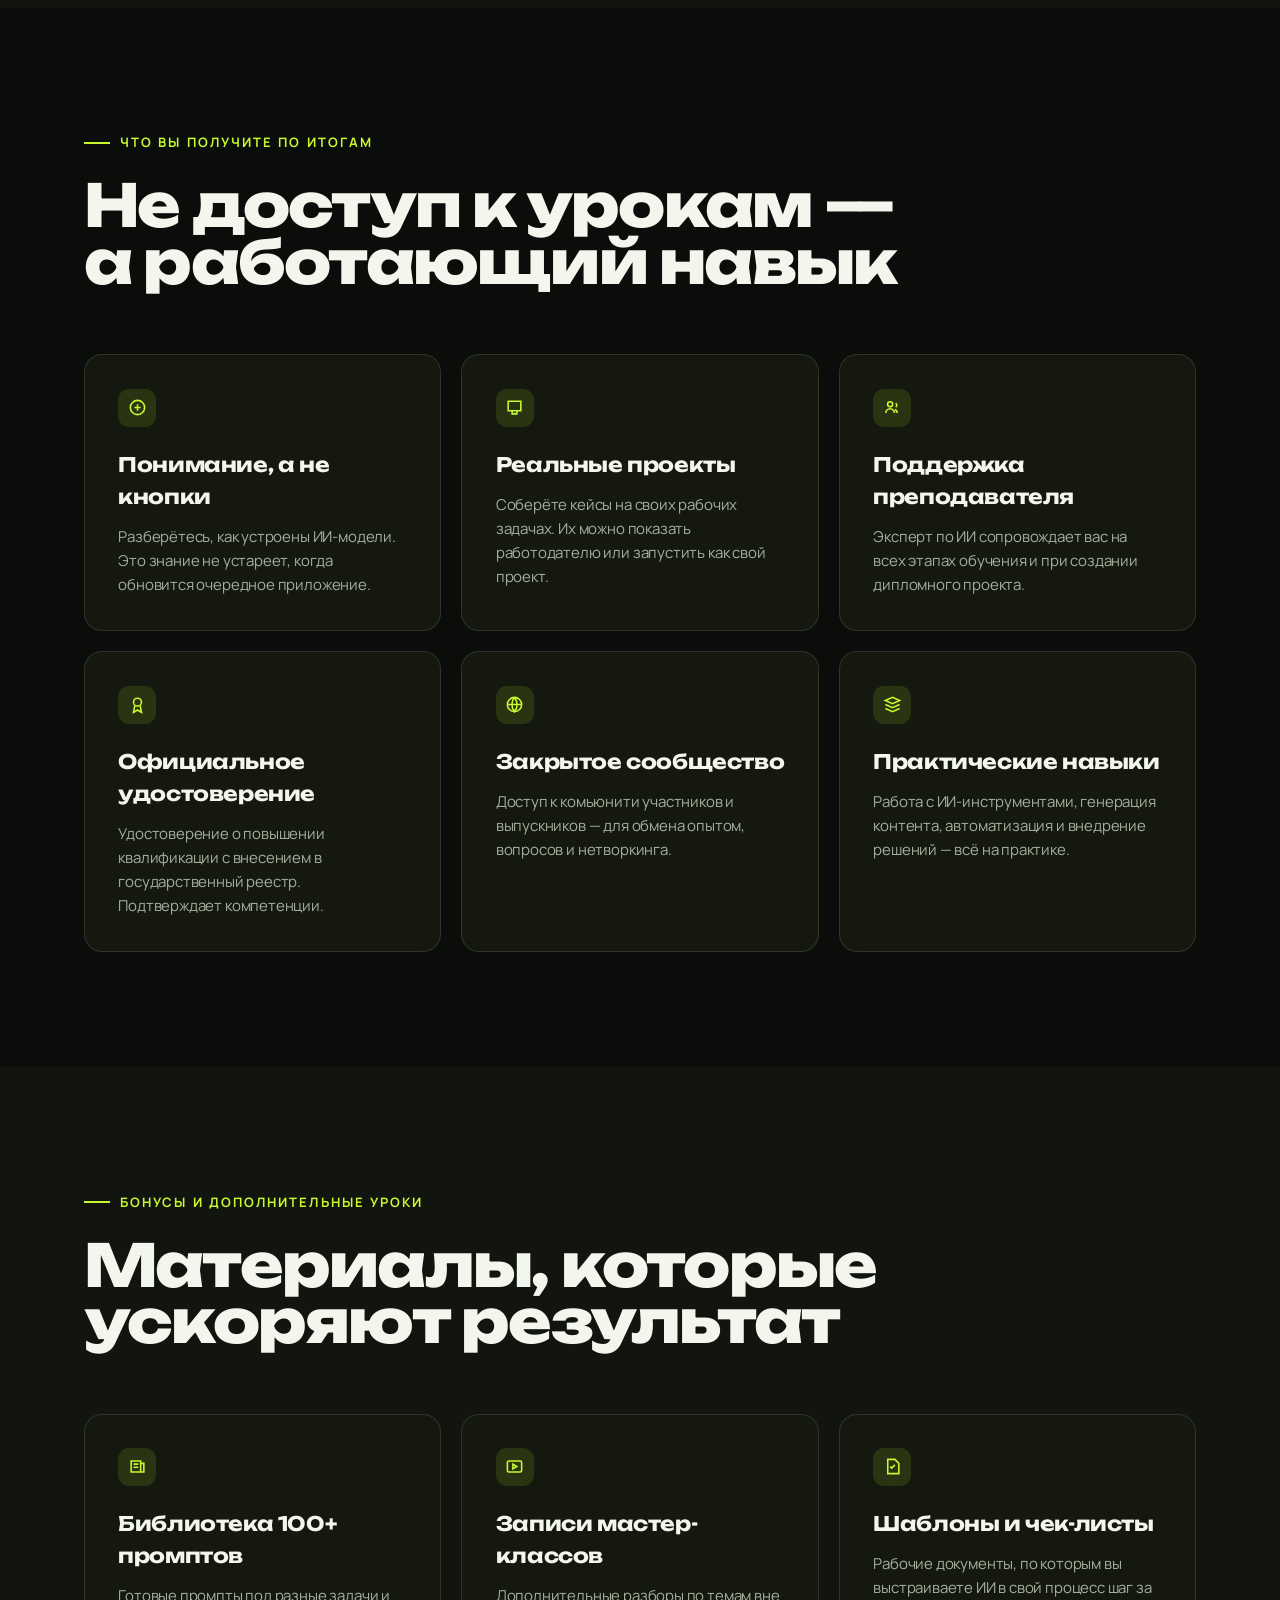
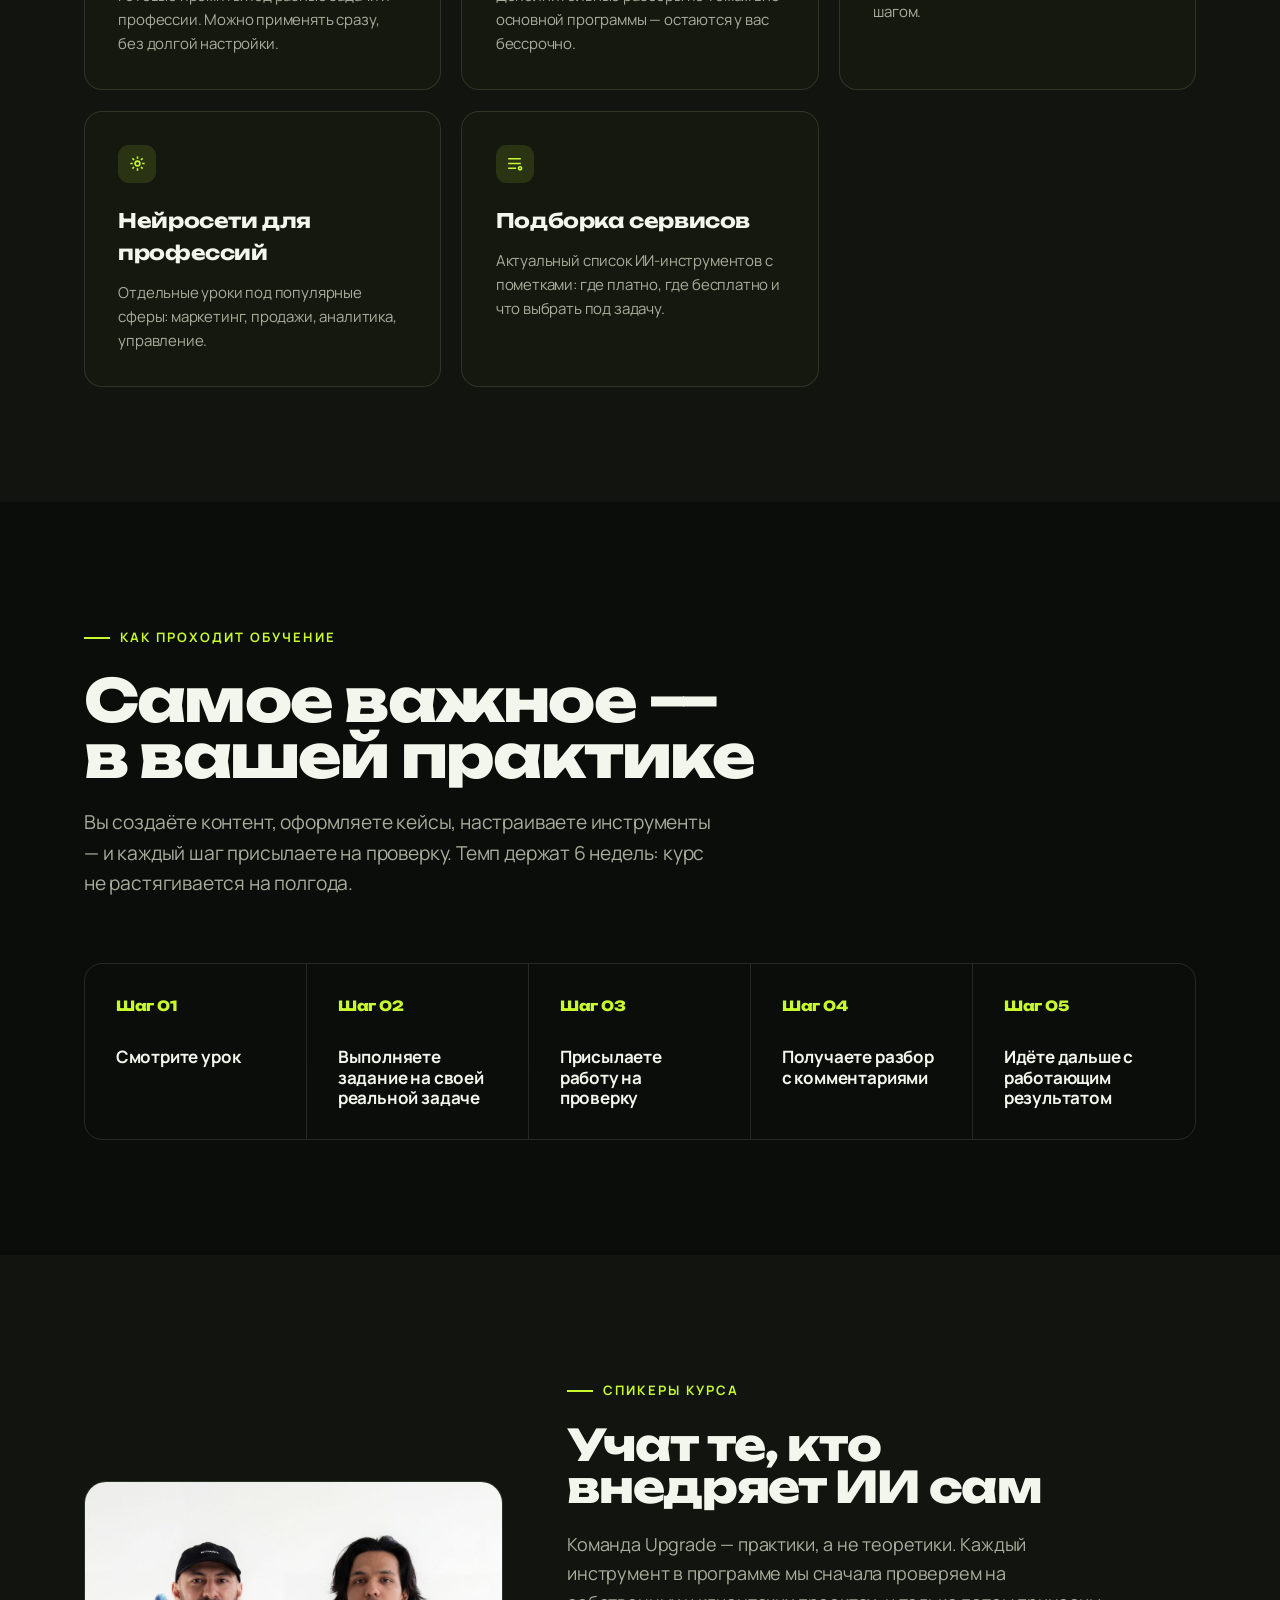
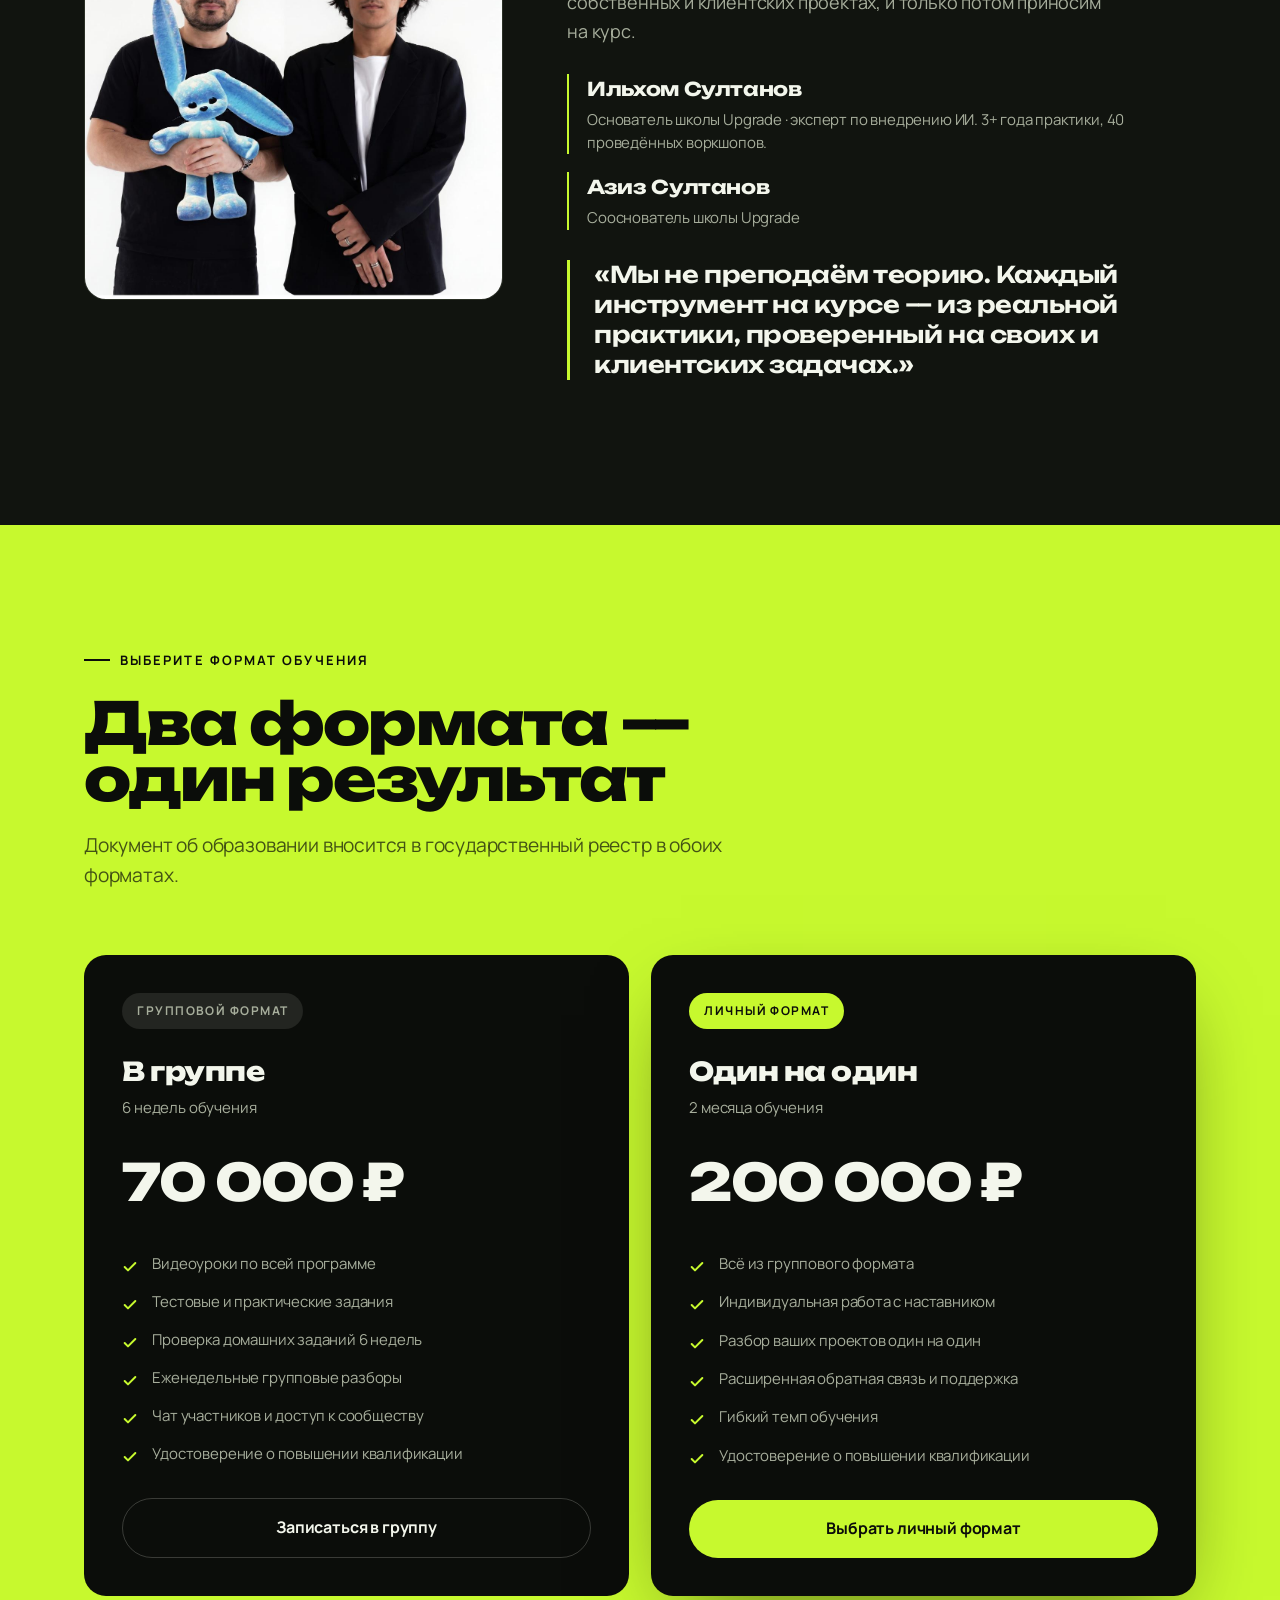
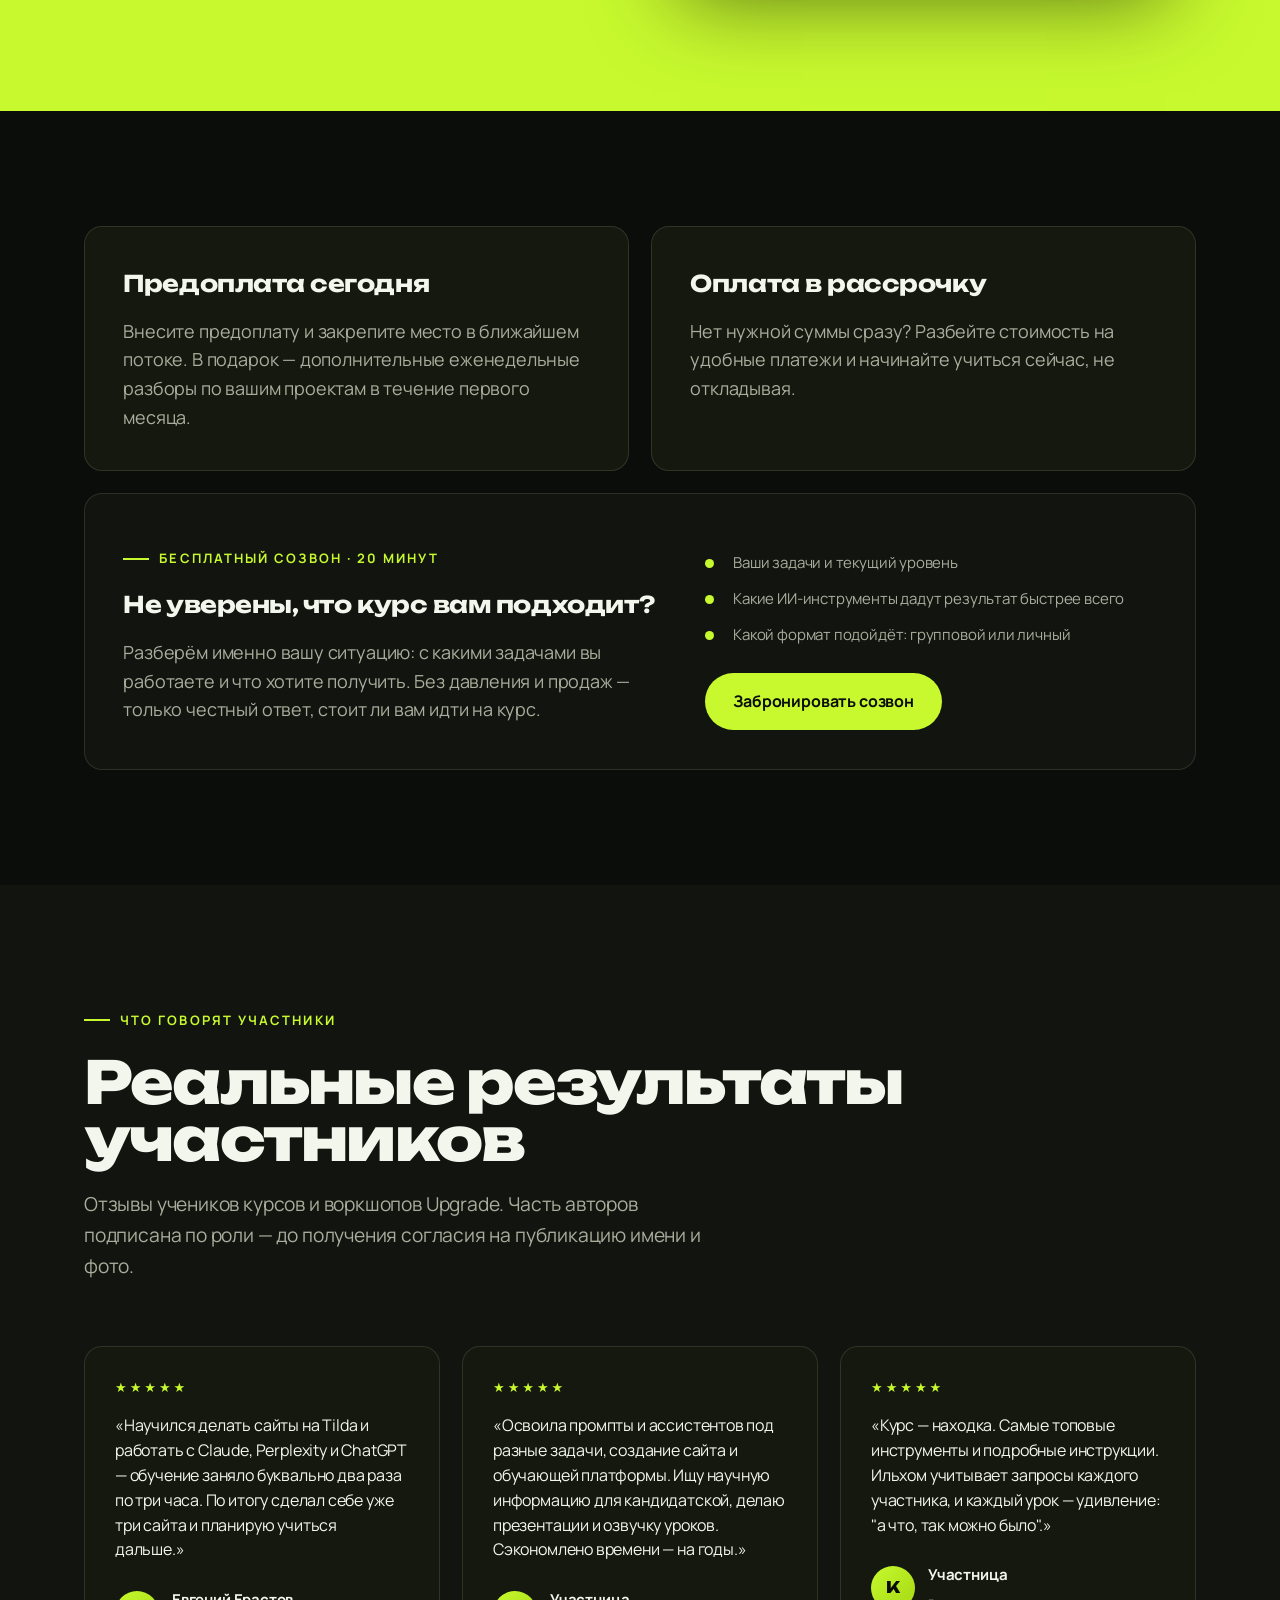
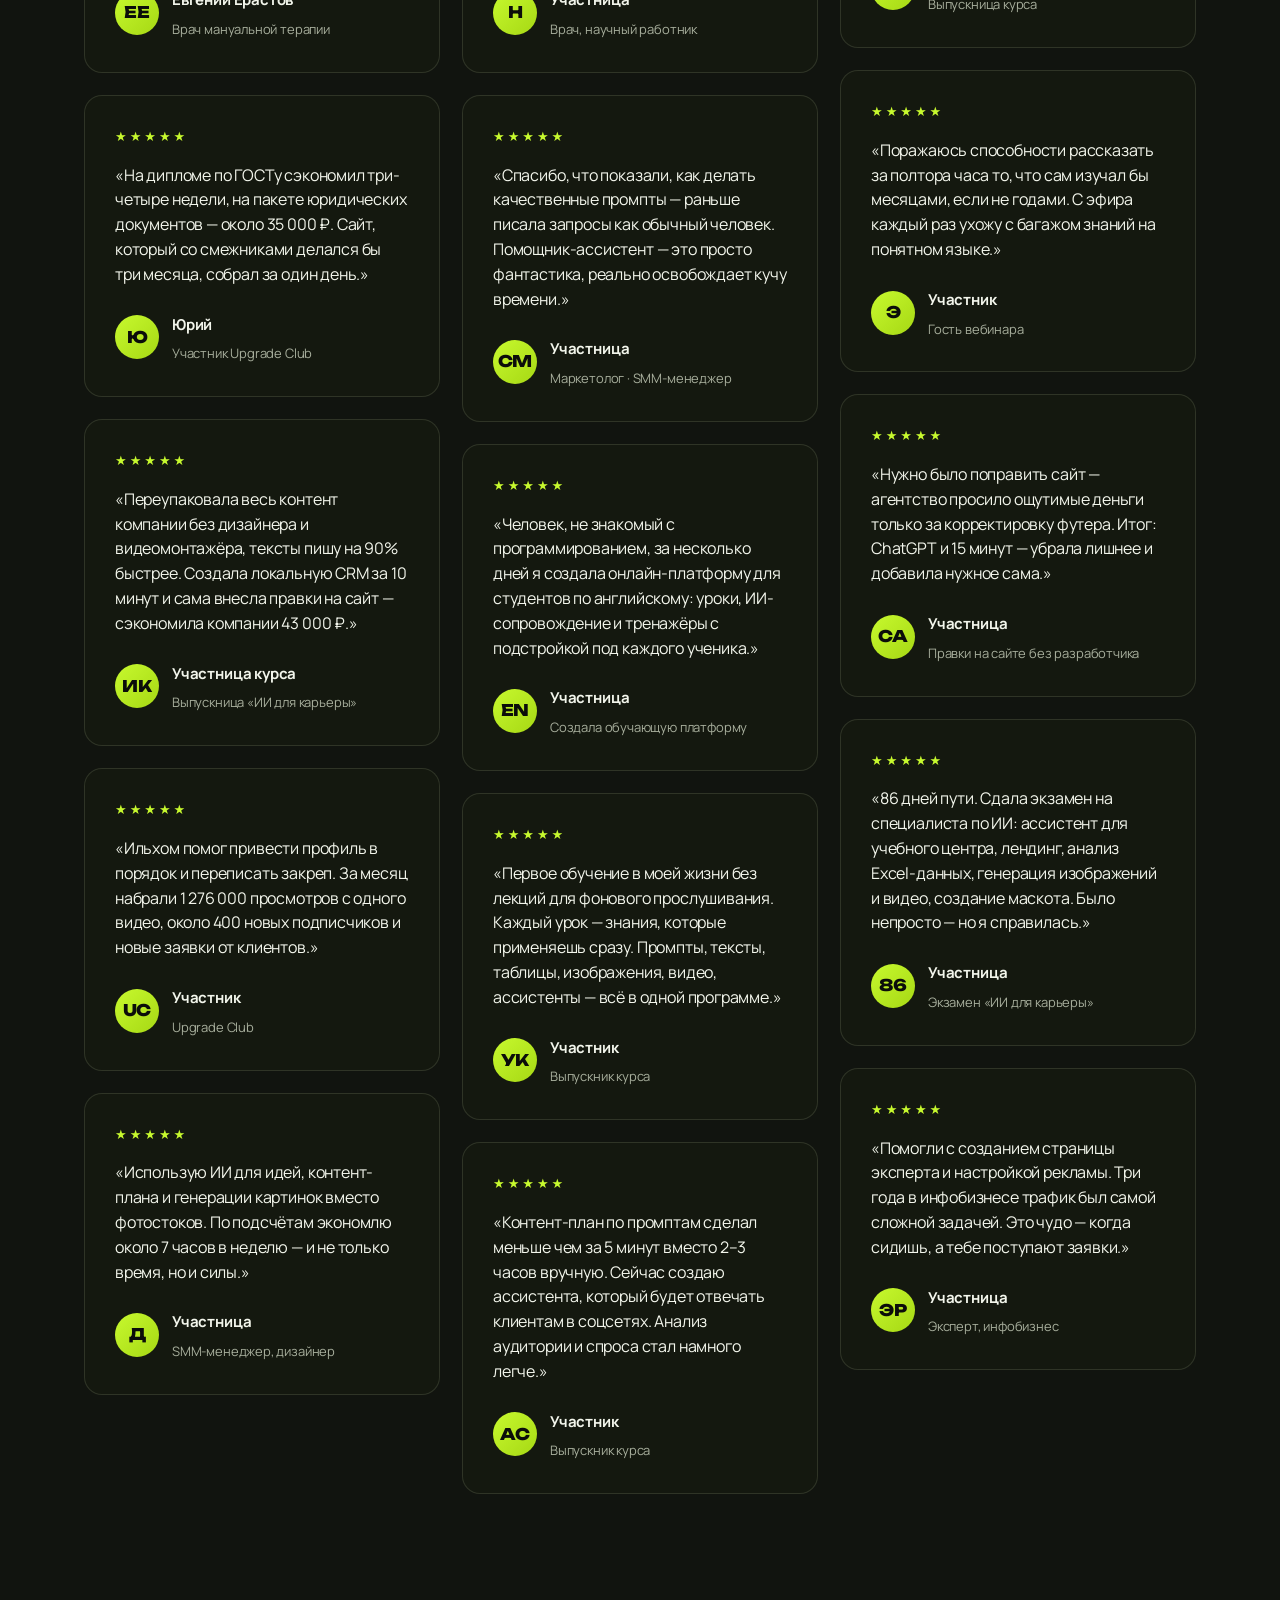
==== commit d0310ee4: "Prepare static site for ongoing development" ====
--- a/project/index.html
+++ b/project/index.html
@@ -6,12 +6,51 @@
 <title>Искусственный интеллект для карьеры 2026 — Upgrade</title>
 <meta name="description" content="Онлайн-курс Upgrade: за 6 недель освоите ИИ-инструменты для карьеры, работы, контента и бизнеса. Практика, поддержка наставника и удостоверение о повышении квалификации." />
 <meta name="theme-color" content="#0B0D0A" />
+<link rel="canonical" href="https://ai-career-ilhom-sultanovs-projects.vercel.app/" />
 <meta property="og:title" content="Искусственный интеллект для карьеры 2026 — Upgrade" />
 <meta property="og:description" content="Практический курс по ИИ-инструментам для специалистов, руководителей, фрилансеров и предпринимателей." />
 <meta property="og:type" content="website" />
 <meta property="og:locale" content="ru_RU" />
-<meta property="og:image" content="assets/speakers.jpg" />
+<meta property="og:url" content="https://ai-career-ilhom-sultanovs-projects.vercel.app/" />
+<meta property="og:site_name" content="Upgrade" />
+<meta property="og:image" content="https://ai-career-ilhom-sultanovs-projects.vercel.app/assets/speakers.jpg" />
+<meta property="og:image:alt" content="Спикеры курса «Искусственный интеллект для карьеры 2026»" />
+<meta name="twitter:card" content="summary_large_image" />
+<meta name="twitter:title" content="Искусственный интеллект для карьеры 2026 — Upgrade" />
+<meta name="twitter:description" content="За 6 недель освоите ИИ-инструменты для карьеры. Практика, наставник, удостоверение в госреестре." />
+<meta name="twitter:image" content="https://ai-career-ilhom-sultanovs-projects.vercel.app/assets/speakers.jpg" />
 <link rel="icon" href="assets/favicon.svg" type="image/svg+xml" />
+<script type="application/ld+json">
+{
+  "@context": "https://schema.org",
+  "@type": "Course",
+  "name": "Искусственный интеллект для карьеры 2026",
+  "description": "Онлайн-курс Upgrade: за 6 недель освоите ИИ-инструменты для карьеры, работы, контента и бизнеса. Практика, поддержка наставника и удостоверение о повышении квалификации с внесением в государственный реестр.",
+  "inLanguage": "ru",
+  "url": "https://ai-career-ilhom-sultanovs-projects.vercel.app/",
+  "provider": {
+    "@type": "Organization",
+    "name": "Upgrade",
+    "url": "https://upgrade-agency.ru"
+  },
+  "hasCourseInstance": [
+    {
+      "@type": "CourseInstance",
+      "name": "Групповой формат",
+      "courseMode": "online",
+      "courseWorkload": "P6W",
+      "offers": { "@type": "Offer", "price": "70000", "priceCurrency": "RUB", "category": "Групповой формат" }
+    },
+    {
+      "@type": "CourseInstance",
+      "name": "Личный формат (один на один)",
+      "courseMode": "online",
+      "courseWorkload": "P2M",
+      "offers": { "@type": "Offer", "price": "200000", "priceCurrency": "RUB", "category": "Личный формат" }
+    }
+  ]
+}
+</script>
 <link rel="preconnect" href="https://fonts.googleapis.com" />
 <link rel="preconnect" href="https://fonts.gstatic.com" crossorigin />
 <link href="https://fonts.googleapis.com/css2?family=Unbounded:wght@600;700;800;900&amp;family=Manrope:wght@400;500;600;700;800&amp;display=swap" rel="stylesheet" />
@@ -83,8 +122,11 @@
 .hero__stats { display: flex; gap: clamp(20px,3vw,44px); margin-top: 52px; flex-wrap: wrap; }
 .stat .n { font-family: var(--display); font-weight: 800; font-size: clamp(30px, 3vw, 44px); line-height: 1; }
 .stat .l { color: var(--ink-dim); font-size: 14px; margin-top: 8px; max-width: 150px; }
+@media (max-width: 480px) {
+  /* "Искусственный" is an unbreakable long word — scale it to fit narrow screens */
+  .hero h1.display { font-size: clamp(20px, 6.8vw, 40px); letter-spacing: -0.05em; }
+}
 @media (max-width: 420px) {
-  h1.display { font-size: 34px; }
   .hero__actions .btn { width: 100%; justify-content: center; white-space: normal; text-align: center; }
 }
 
@@ -332,6 +374,7 @@
       <a href="#pricing">Стоимость</a>
       <a href="#reviews">Отзывы</a>
       <a href="#faq">Вопросы</a>
+      <a href="#lead">Заявка</a>
     </nav>
     <div class="nav__cta">
       <a href="https://t.me/ilhom_upgrade" target="_blank" rel="noopener" class="btn btn--lime">Записаться
@@ -352,6 +395,7 @@
     <a href="#pricing">Стоимость</a>
     <a href="#reviews">Отзывы</a>
     <a href="#faq">Вопросы</a>
+    <a href="#lead">Заявка</a>
     <a href="#contacts">Контакты</a>
   </nav>
   <a href="https://t.me/ilhom_upgrade" target="_blank" rel="noopener" class="btn btn--lime mmenu__cta">Записаться на курс
@@ -800,13 +844,50 @@
   </div>
 </section>
 
+<!-- ============ Заявка ============ -->
+<section class="section" id="lead">
+  <div class="wrap lead">
+    <div class="lead__copy reveal">
+      <span class="eyebrow">Оставить заявку</span>
+      <h2 class="display">Разберём вашу задачу<br>до старта курса</h2>
+      <p>Напишите, чем занимаетесь и какой результат хотите получить. Ответим в Telegram или по указанному контакту и подскажем, какой формат подойдёт.</p>
+    </div>
+    <form class="lead__form reveal" data-d="1" data-lead-form>
+      <label>
+        <span>Имя</span>
+        <input name="name" type="text" autocomplete="name" required />
+      </label>
+      <label>
+        <span>Телефон или Telegram</span>
+        <input name="contact" type="text" autocomplete="tel" placeholder="@username или +7..." required />
+      </label>
+      <label>
+        <span>Формат</span>
+        <select name="format" required>
+          <option value="Групповой формат">Групповой формат</option>
+          <option value="Личный формат 1:1">Личный формат 1:1</option>
+          <option value="Пока не знаю">Пока не знаю</option>
+        </select>
+      </label>
+      <label>
+        <span>Что хотите прокачать с ИИ?</span>
+        <textarea name="message" rows="4" placeholder="Например: контент, работа с документами, автоматизация, карьерный переход"></textarea>
+      </label>
+      <button class="btn btn--lime" type="submit">Отправить заявку
+        <svg viewBox="0 0 24 24" fill="none" stroke="currentColor" stroke-width="2.4" stroke-linecap="round" stroke-linejoin="round"><path d="M5 12h14M13 6l6 6-6 6"/></svg>
+      </button>
+      <p class="lead__note">Форма откроет письмо на upgrade-hmao@yandex.ru. Можно также написать напрямую в Telegram: <a href="https://t.me/ilhom_upgrade" target="_blank" rel="noopener">@ilhom_upgrade</a>.</p>
+    </form>
+  </div>
+</section>
+
 <!-- ============ Финальный CTA ============ -->
 <section class="section final">
   <div class="wrap reveal">
     <span class="seats"><span class="pulse"></span>Набор в этот поток · осталось 5 мест из 20</span>
     <h2 class="display">Группа небольшая —<br>намеренно</h2>
     <p>Чтобы каждый участник получил внимание преподавателя и разбор своей ситуации. Когда места закончатся, набор закроется до следующего потока.</p>
-    <a href="https://t.me/ilhom_upgrade" target="_blank" rel="noopener" class="btn btn--lime" style="font-size:18px;padding:19px 36px">Забронировать место
+    <a href="#lead" class="btn btn--lime" style="font-size:18px;padding:19px 36px">Забронировать место
       <svg viewBox="0 0 24 24" fill="none" stroke="currentColor" stroke-width="2.4" stroke-linecap="round" stroke-linejoin="round"><path d="M5 12h14M13 6l6 6-6 6"/></svg>
     </a>
   </div>
@@ -831,9 +912,9 @@
       </div>
       <div class="footer__col">
         <h5>Документы</h5>
-        <a href="mailto:upgrade-hmao@yandex.ru?subject=%D0%A0%D0%B5%D0%BA%D0%B2%D0%B8%D0%B7%D0%B8%D1%82%D1%8B%20Upgrade">Реквизиты организации</a>
-        <a href="mailto:upgrade-hmao@yandex.ru?subject=%D0%9F%D0%BE%D0%BB%D0%B8%D1%82%D0%B8%D0%BA%D0%B0%20%D0%BA%D0%BE%D0%BD%D1%84%D0%B8%D0%B4%D0%B5%D0%BD%D1%86%D0%B8%D0%B0%D0%BB%D1%8C%D0%BD%D0%BE%D1%81%D1%82%D0%B8%20Upgrade">Политика конфиденциальности</a>
-        <a href="mailto:upgrade-hmao@yandex.ru?subject=%D0%94%D0%BE%D0%B3%D0%BE%D0%B2%D0%BE%D1%80%20%D0%BE%D1%84%D0%B5%D1%80%D1%82%D1%8B%20Upgrade">Договор оферты</a>
+        <a href="requisites.html">Реквизиты организации</a>
+        <a href="privacy.html">Политика конфиденциальности</a>
+        <a href="offer.html">Договор оферты</a>
       </div>
     </div>
     <div class="footer__bottom">
@@ -843,54 +924,6 @@
   </div>
 </footer>
 
-<script>
-  // Mobile menu toggle
-  (function () {
-    var burger = document.getElementById('burger');
-    var mmenu = document.getElementById('mmenu');
-    if (!burger || !mmenu) return;
-    function setOpen(open) {
-      burger.classList.toggle('open', open);
-      mmenu.classList.toggle('open', open);
-      document.body.classList.toggle('menu-open', open);
-      burger.setAttribute('aria-expanded', open ? 'true' : 'false');
-      mmenu.setAttribute('aria-hidden', open ? 'false' : 'true');
-    }
-    burger.addEventListener('click', function () { setOpen(!mmenu.classList.contains('open')); });
-    mmenu.querySelectorAll('a').forEach(function (a) { a.addEventListener('click', function () { setOpen(false); }); });
-    document.addEventListener('keydown', function (e) { if (e.key === 'Escape') setOpen(false); });
-  })();
-</script>
-<script>
-  // Scroll reveal — rAF + scroll/resize, with initial pass (no IntersectionObserver)
-  (function () {
-    var els = Array.prototype.slice.call(document.querySelectorAll('.reveal'));
-    var ticking = false;
-    function check() {
-      ticking = false;
-      var vh = window.innerHeight || document.documentElement.clientHeight;
-      for (var i = els.length - 1; i >= 0; i--) {
-        var el = els[i];
-        var top = el.getBoundingClientRect().top;
-        if (top < vh * 0.92) {
-          el.classList.add('in');
-          els.splice(i, 1);
-        }
-      }
-      if (els.length === 0) {
-        window.removeEventListener('scroll', onScroll);
-        window.removeEventListener('resize', onScroll);
-      }
-    }
-    function onScroll() {
-      if (!ticking) { ticking = true; requestAnimationFrame(check); }
-    }
-    window.addEventListener('scroll', onScroll, { passive: true });
-    window.addEventListener('resize', onScroll);
-    check();
-    // safety: ensure everything is visible shortly after load regardless
-    setTimeout(function () { els.forEach(function (el) { el.classList.add('in'); }); }, 2500);
-  })();
-</script>
+<script src="app.js"></script>
 </body>
 </html>
--- a/project/styles.css
+++ b/project/styles.css
@@ -136,6 +136,109 @@
 .grid-2 { grid-template-columns: repeat(2, 1fr); }
 .grid-3 { grid-template-columns: repeat(3, 1fr); }
 
+/* ---------- Lead form ---------- */
+.lead {
+  display: grid;
+  grid-template-columns: .95fr 1.05fr;
+  gap: clamp(32px, 5vw, 72px);
+  align-items: start;
+}
+.lead__copy p {
+  color: var(--ink-dim);
+  font-size: clamp(17px, 1.5vw, 21px);
+  max-width: 620px;
+  margin-top: 24px;
+}
+.lead__form {
+  background: var(--bg-card);
+  border: 1px solid var(--line);
+  border-radius: var(--radius);
+  padding: clamp(26px, 3vw, 42px);
+  display: grid;
+  gap: 18px;
+}
+.lead__form label {
+  display: grid;
+  gap: 8px;
+}
+.lead__form label span {
+  color: var(--ink-dim);
+  font-size: 14px;
+  font-weight: 700;
+}
+.lead__form input,
+.lead__form select,
+.lead__form textarea {
+  width: 100%;
+  border: 1px solid var(--line);
+  border-radius: 12px;
+  background: var(--bg);
+  color: var(--ink);
+  font: inherit;
+  font-size: 16px;
+  padding: 14px 16px;
+  outline: none;
+}
+.lead__form textarea {
+  resize: vertical;
+}
+.lead__form input:focus,
+.lead__form select:focus,
+.lead__form textarea:focus {
+  border-color: var(--lime);
+}
+.lead__note {
+  color: var(--ink-faint);
+  font-size: 13px;
+  line-height: 1.5;
+}
+.lead__note a {
+  color: var(--lime);
+}
+
+/* ---------- Document pages ---------- */
+.doc-page {
+  min-height: 100vh;
+}
+.doc {
+  max-width: 860px;
+  padding-block: clamp(56px, 8vw, 110px);
+}
+.doc__back {
+  color: var(--lime);
+  font-weight: 700;
+  display: inline-flex;
+  margin-bottom: 34px;
+}
+.doc h1 {
+  font-family: var(--display);
+  font-size: clamp(34px, 5vw, 64px);
+  line-height: 1;
+  letter-spacing: -.03em;
+  margin-bottom: 28px;
+  overflow-wrap: anywhere;
+}
+.doc h2 {
+  font-family: var(--display);
+  font-size: clamp(22px, 2.4vw, 30px);
+  line-height: 1.1;
+  letter-spacing: -.02em;
+  margin: 42px 0 16px;
+}
+.doc p,
+.doc li {
+  color: var(--ink-dim);
+  overflow-wrap: anywhere;
+}
+.doc ul {
+  display: grid;
+  gap: 10px;
+  margin: 14px 0 0 22px;
+}
+.doc strong {
+  color: var(--ink);
+}
+
 /* ---------- Reveal animation ---------- */
 @media (prefers-reduced-motion: no-preference) {
   .js .reveal { opacity: 0; transform: translateY(26px); transition: opacity .7s ease, transform .7s cubic-bezier(.2,.8,.2,1); }
@@ -150,6 +253,7 @@
 /* ---------- Responsive ---------- */
 @media (max-width: 900px) {
   .grid-3 { grid-template-columns: repeat(2, 1fr); }
+  .lead { grid-template-columns: 1fr; }
 }
 @media (max-width: 640px) {
   body { font-size: 16px; }
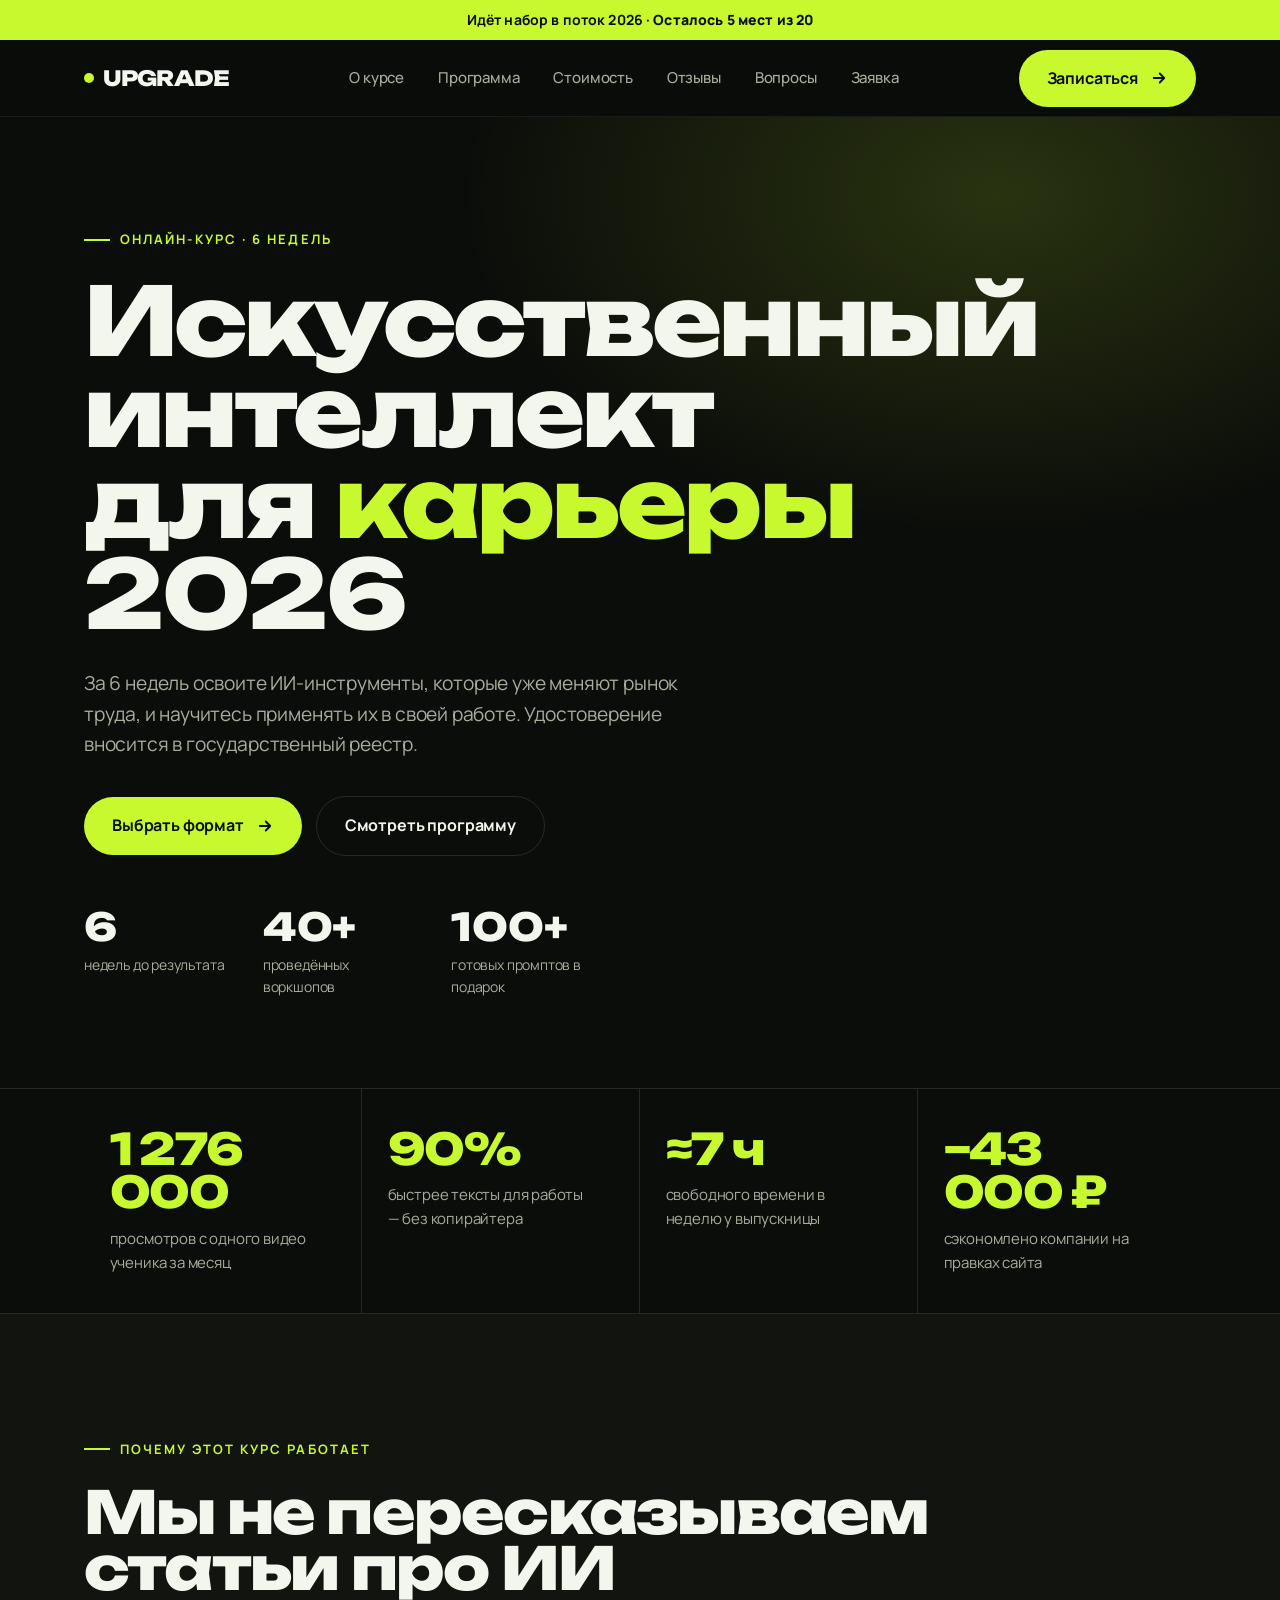
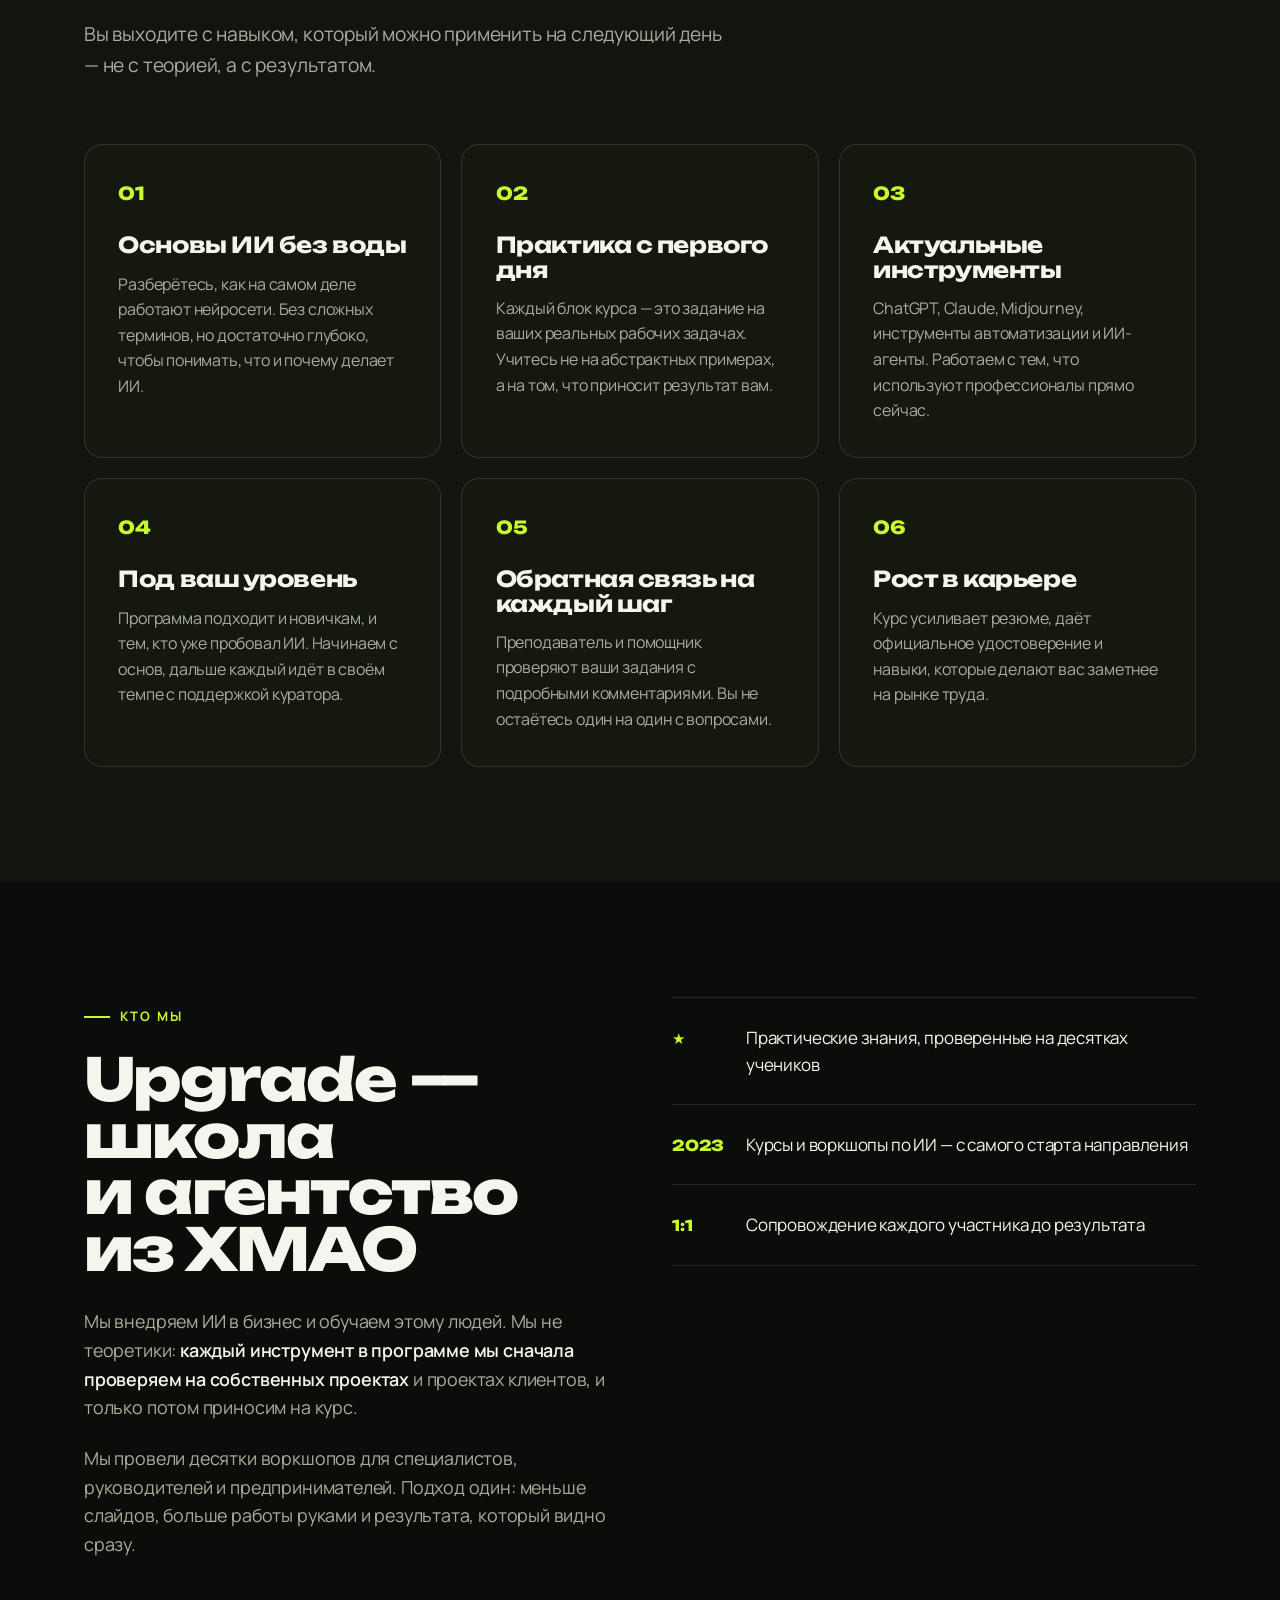
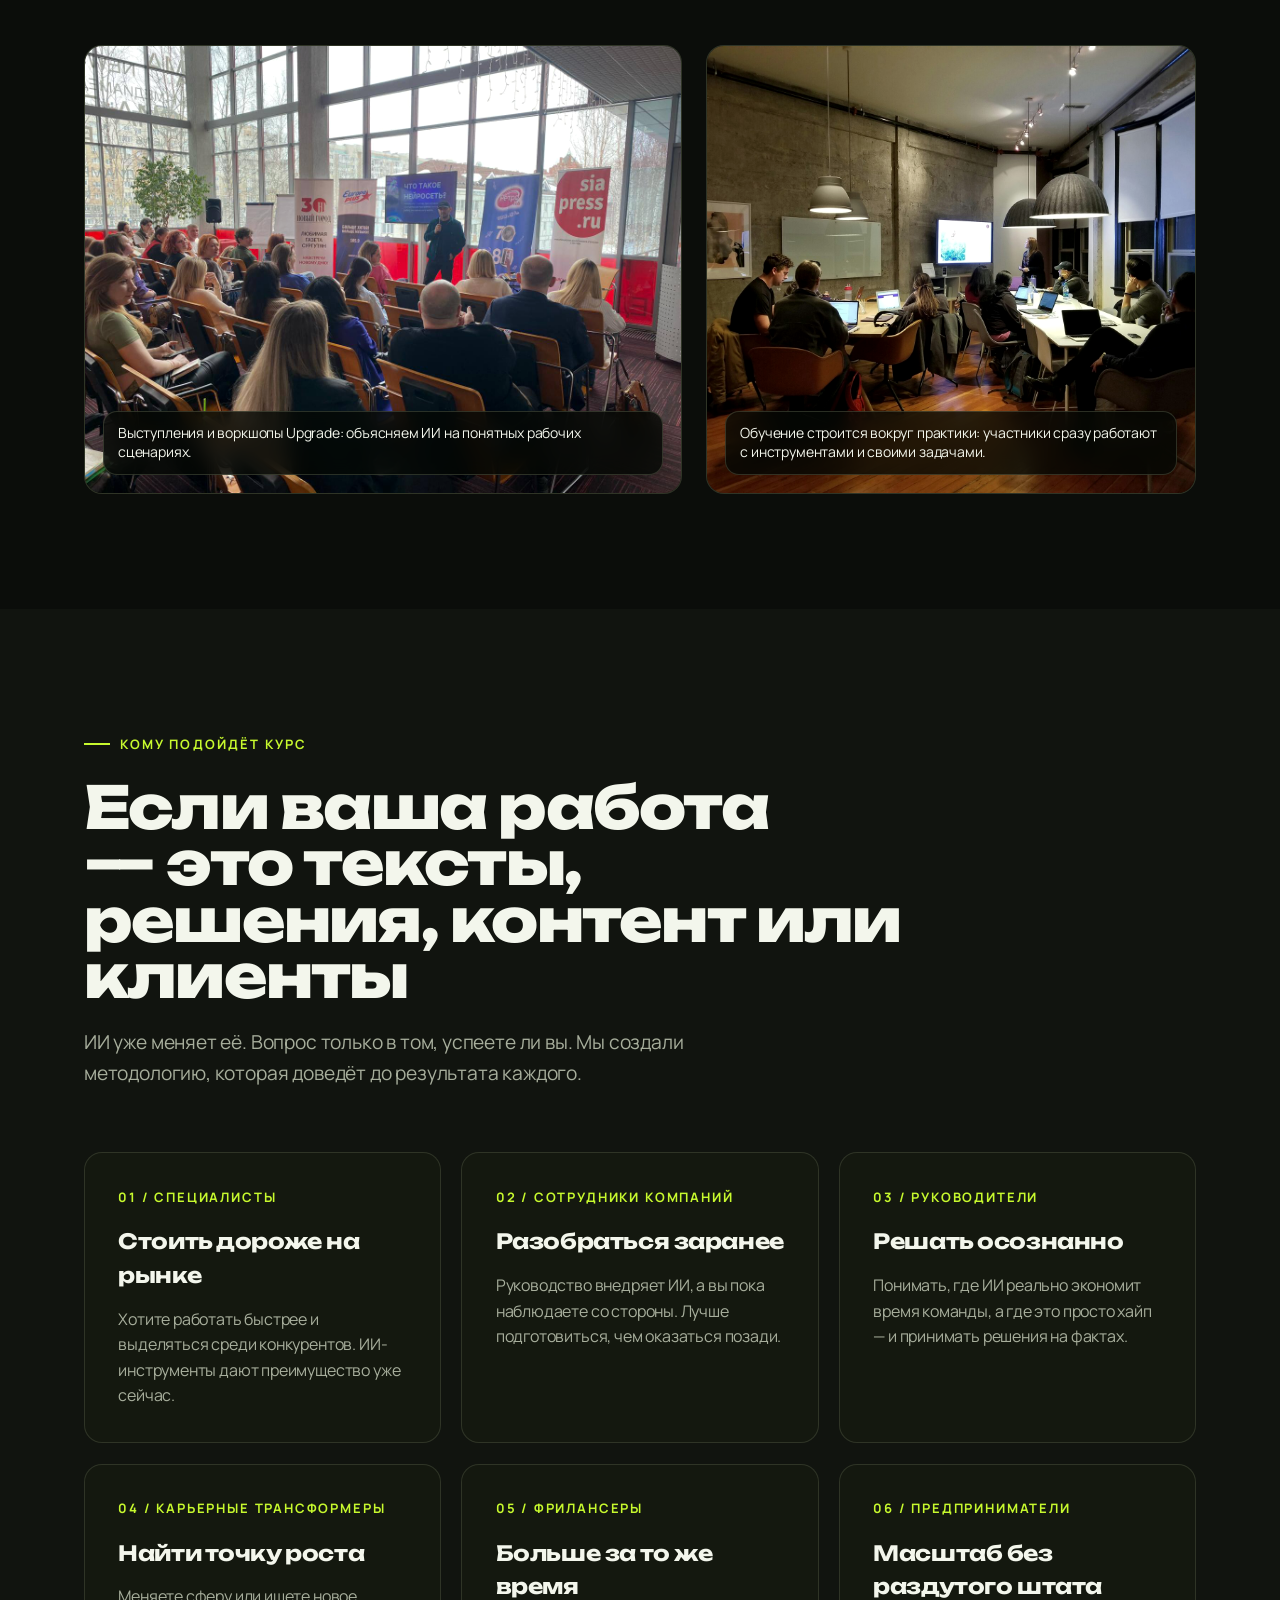
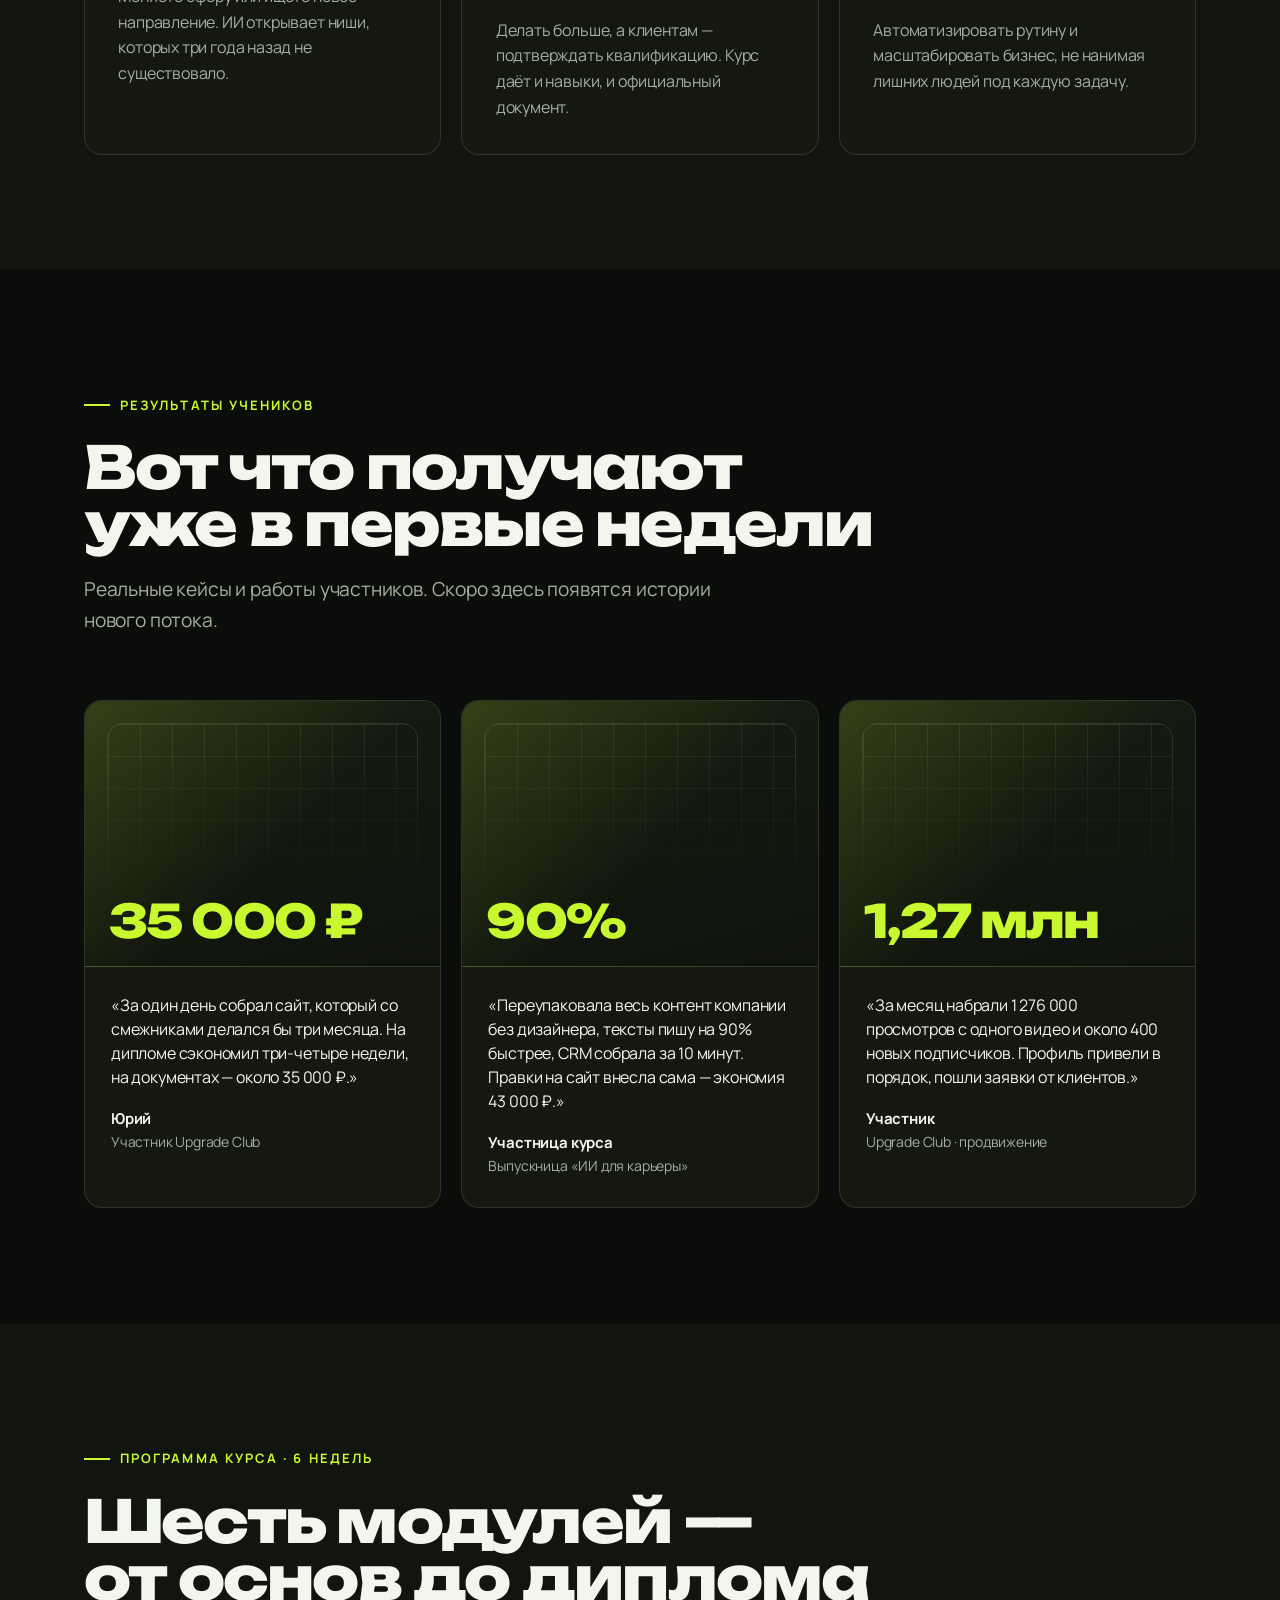
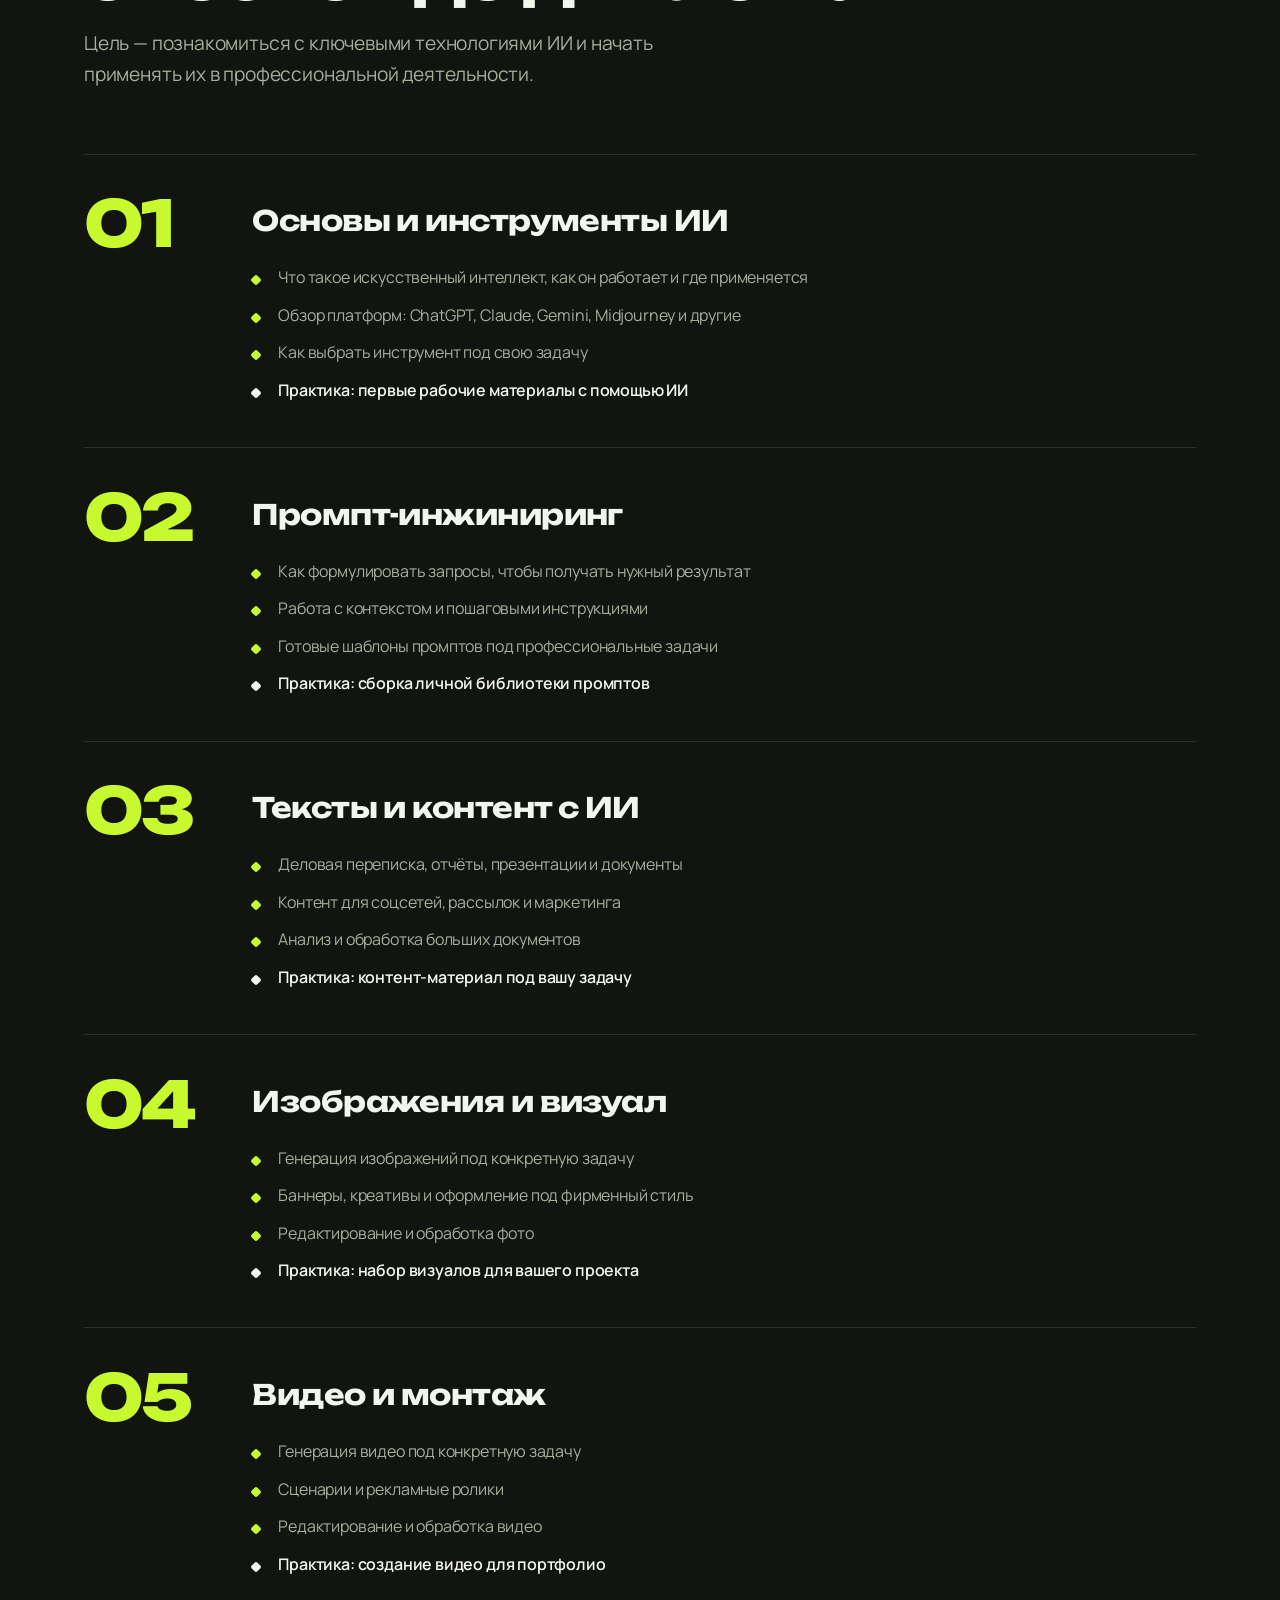
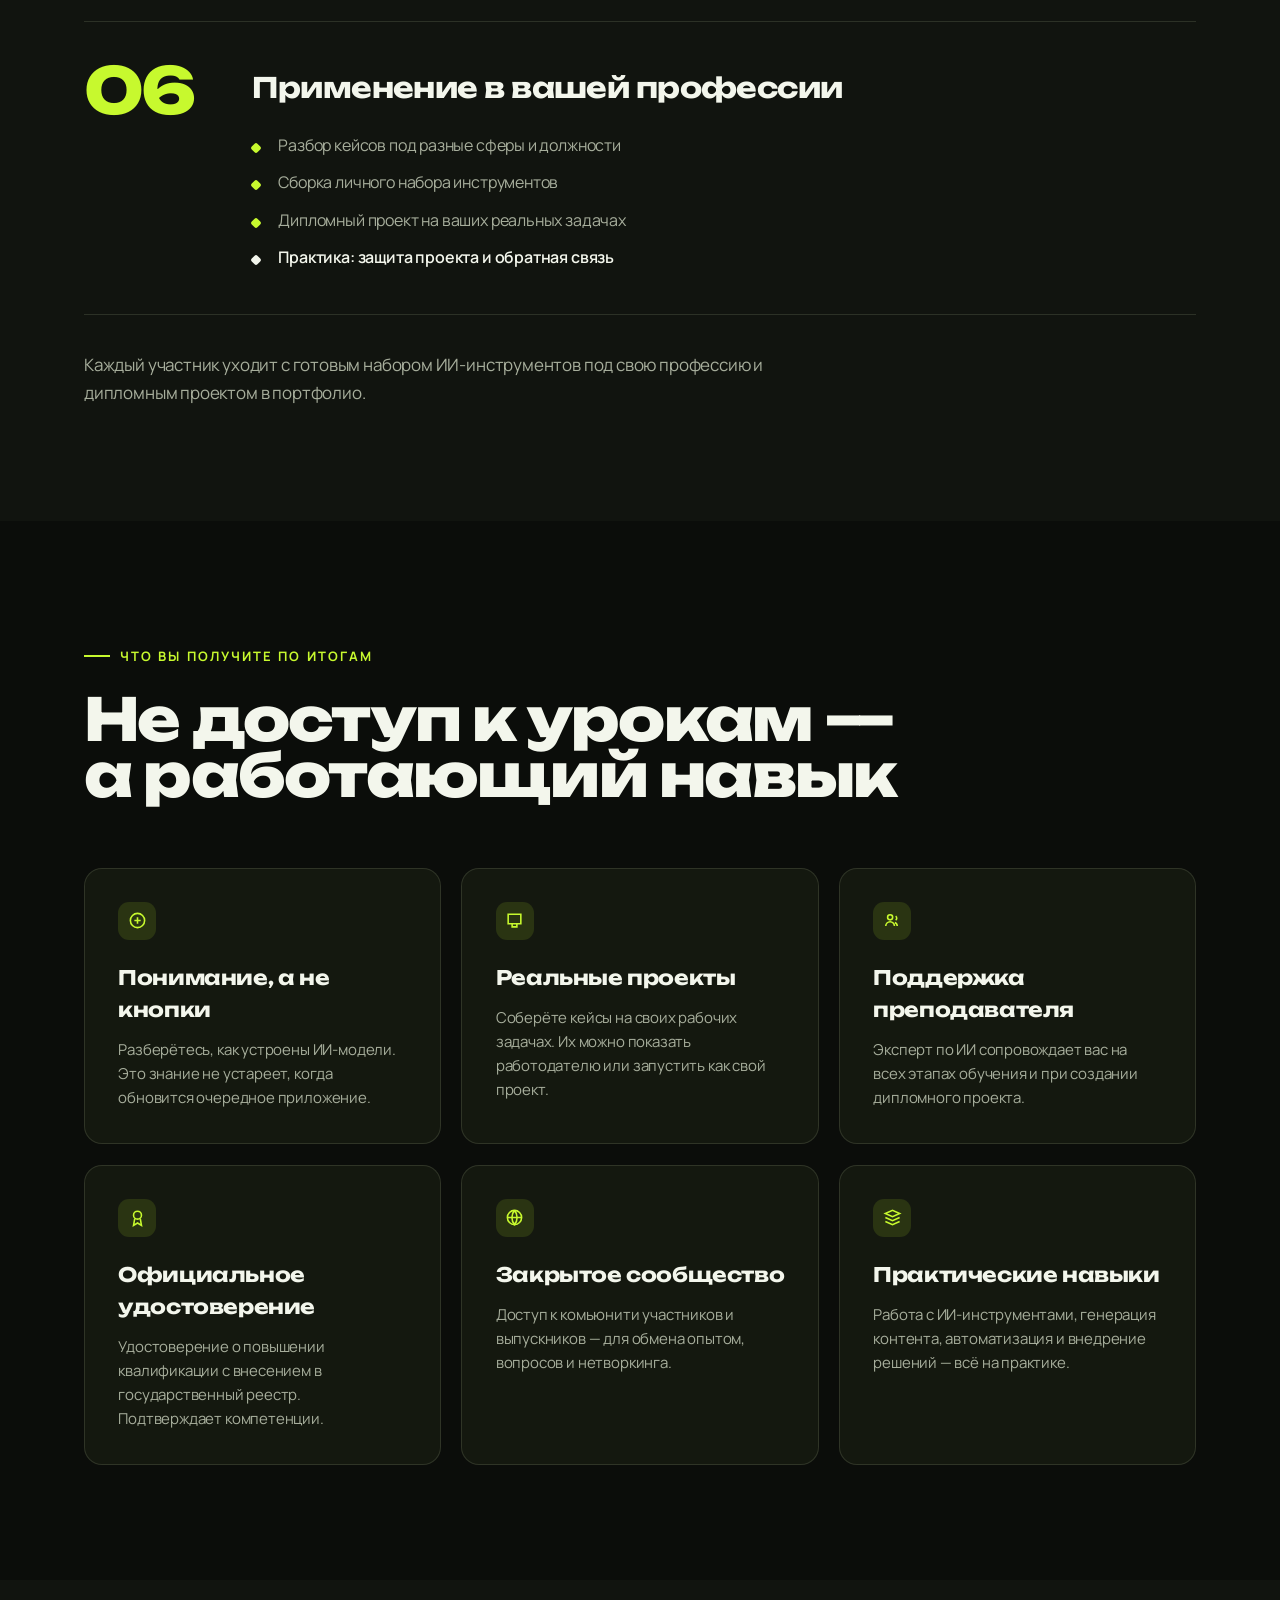
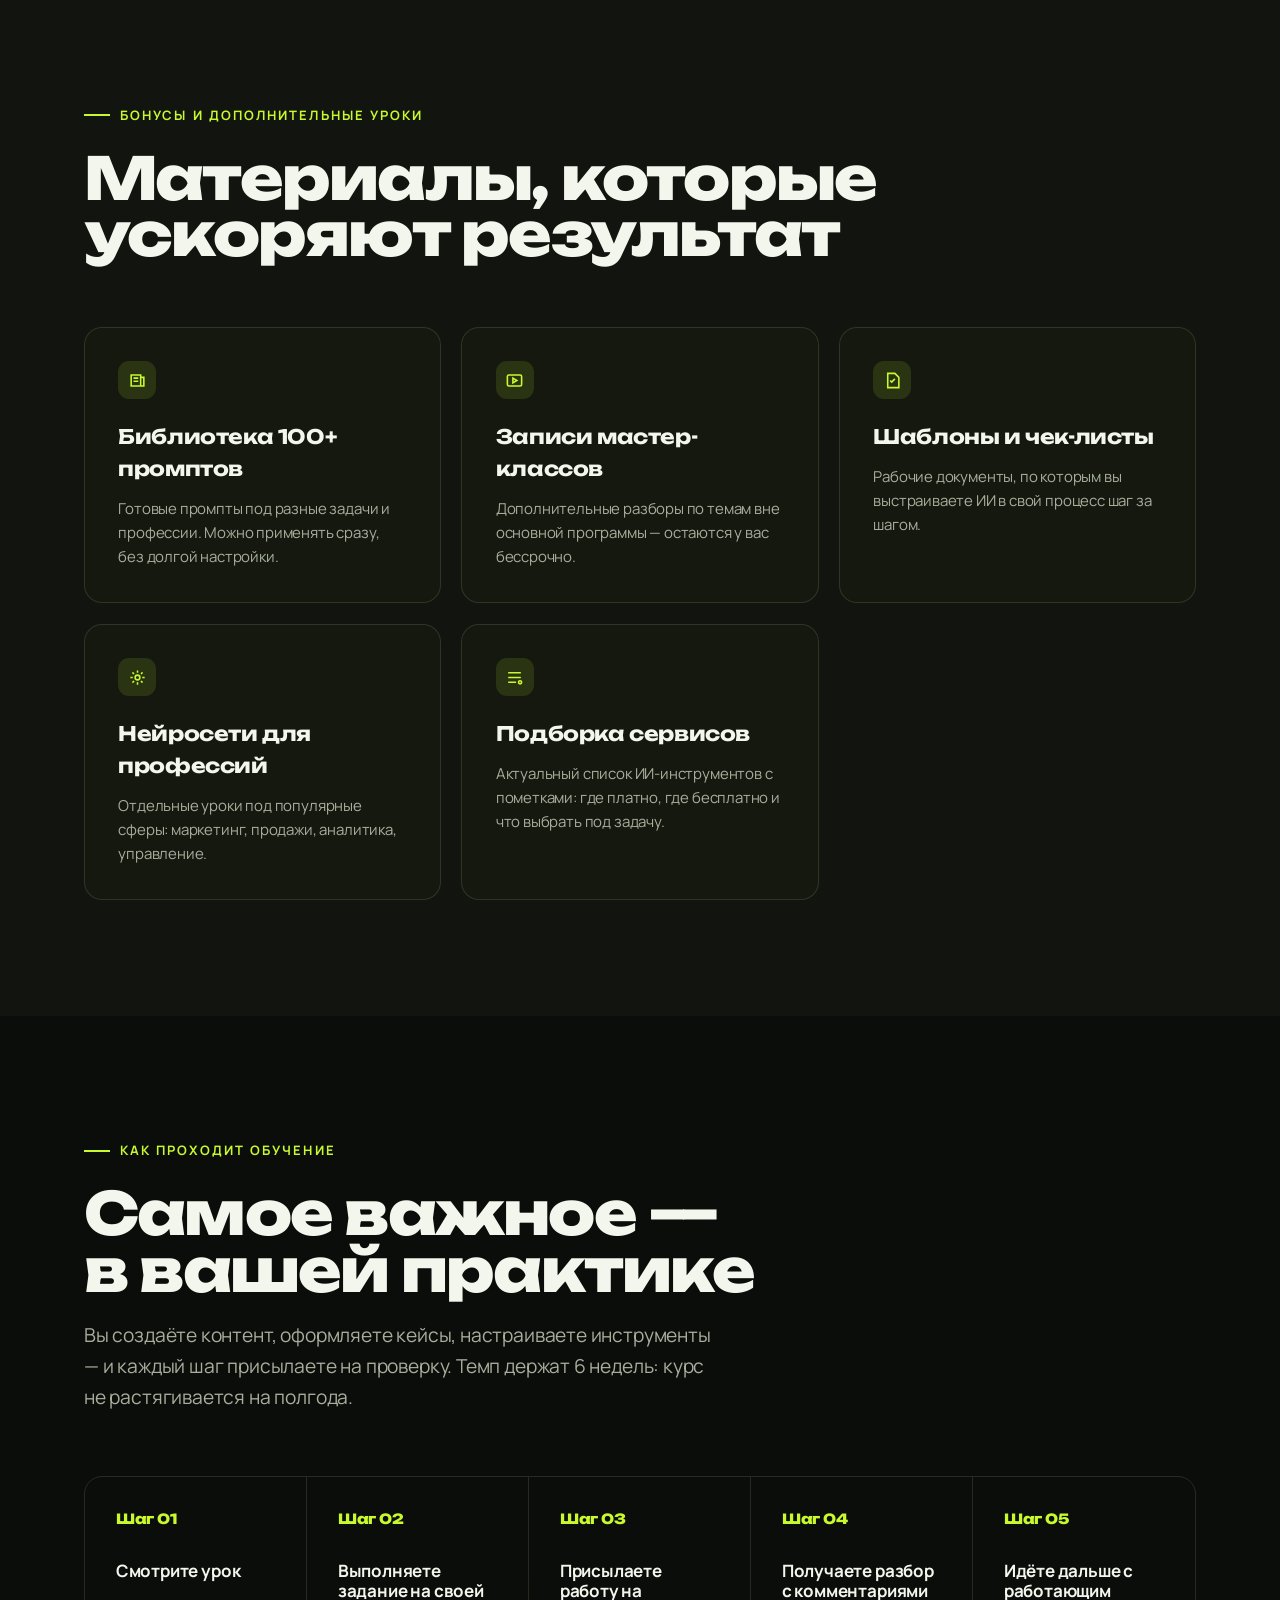
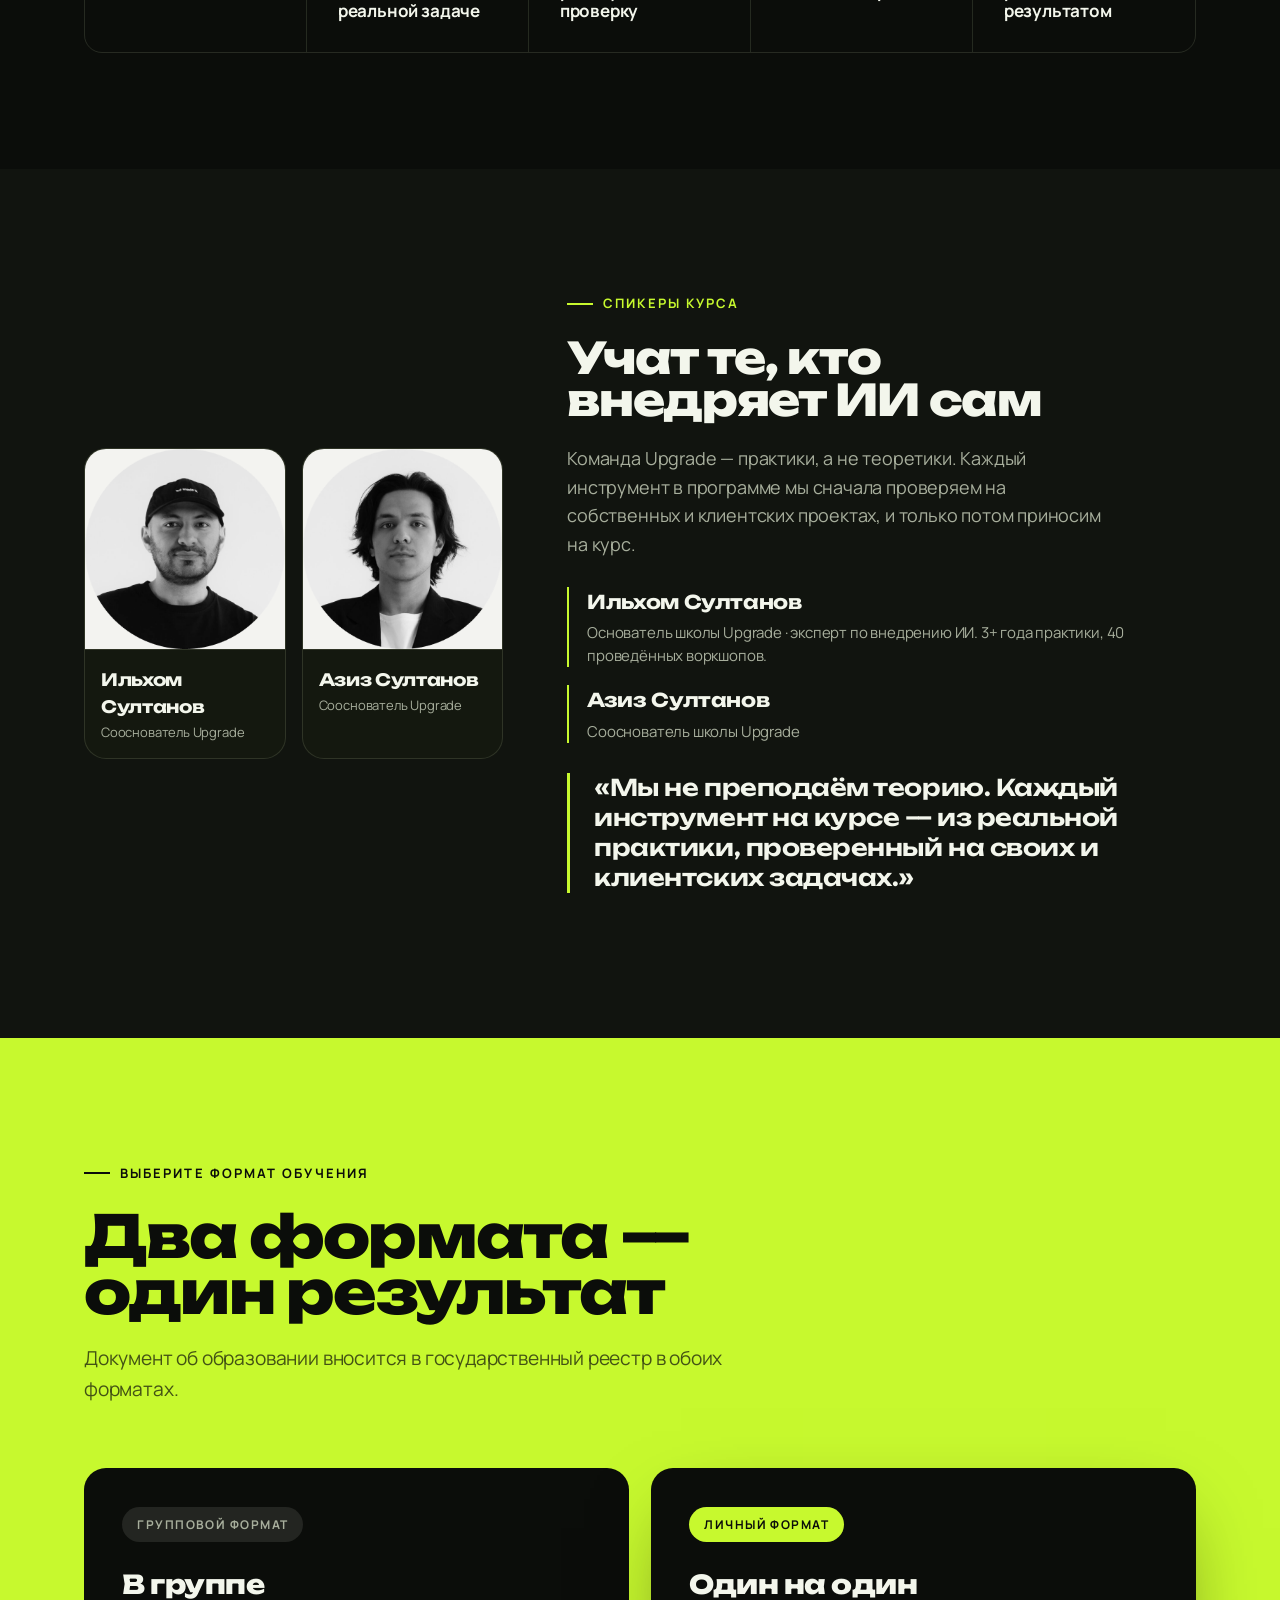
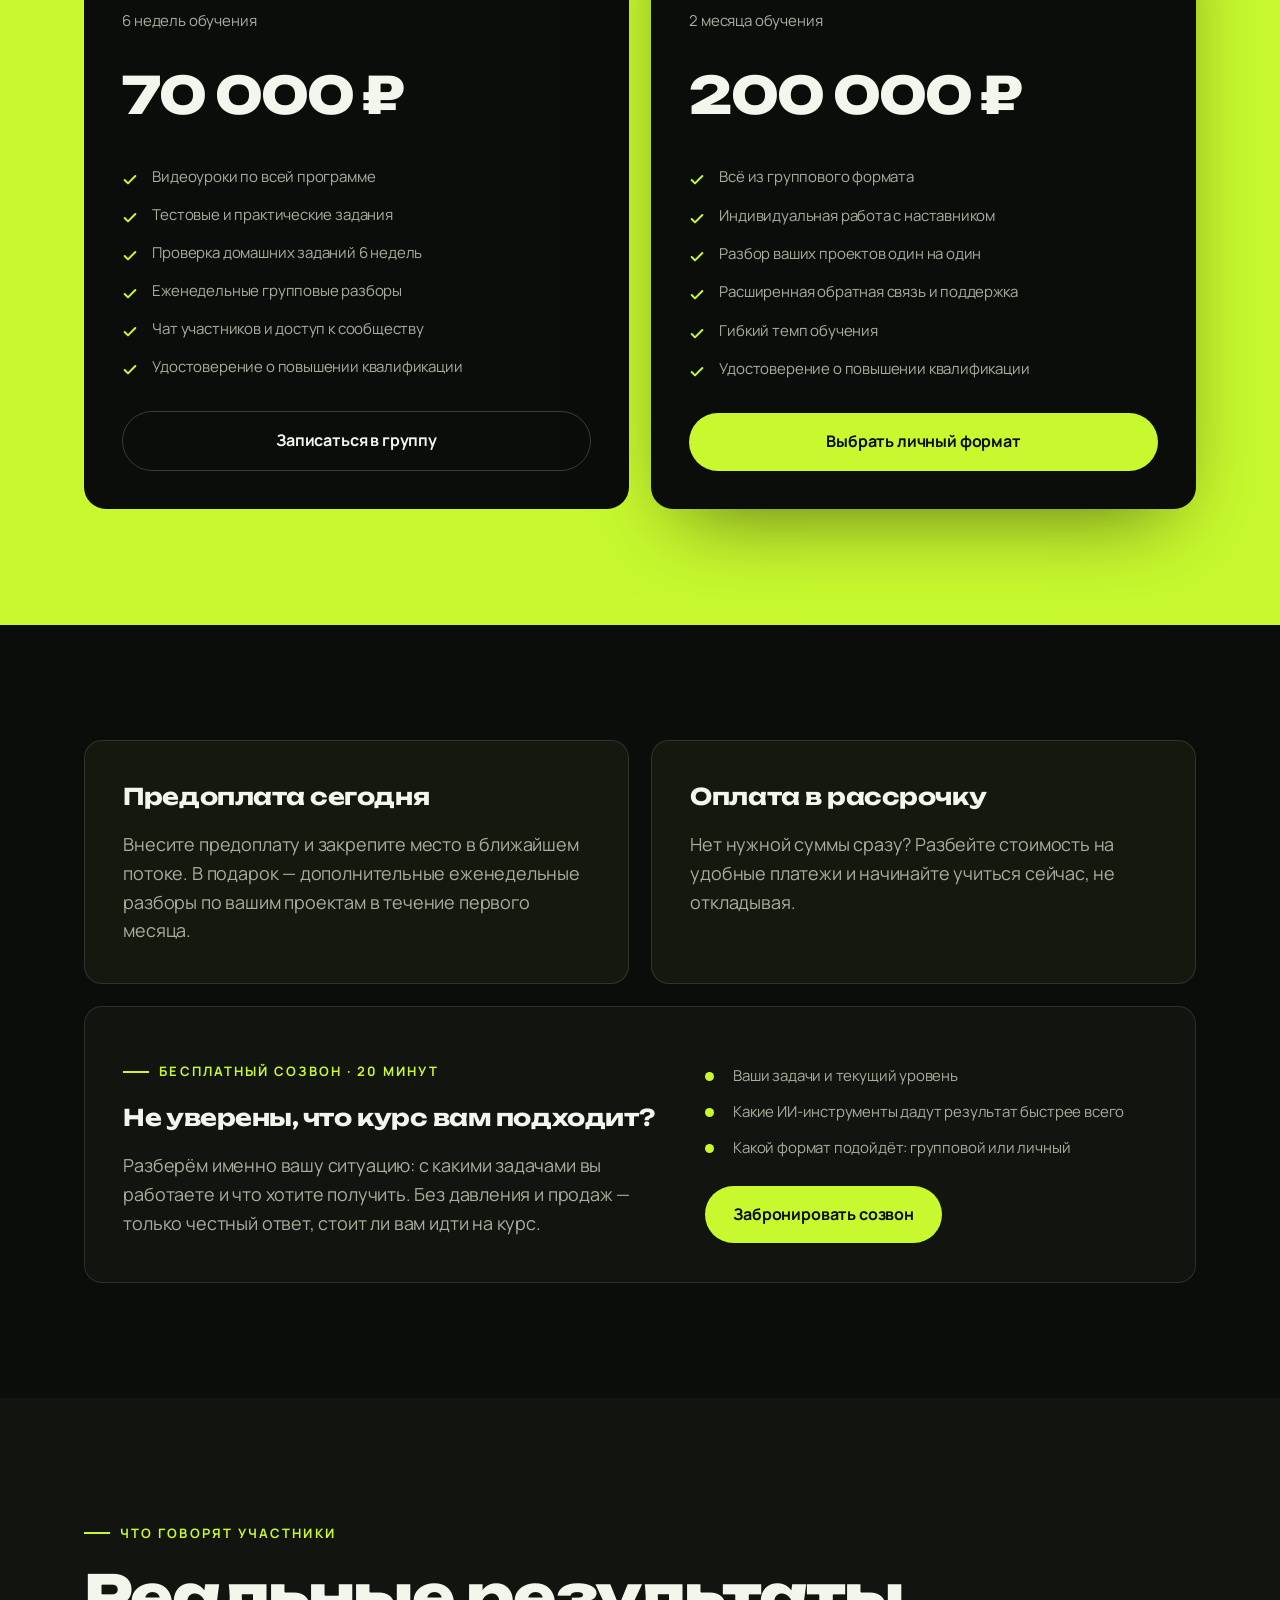
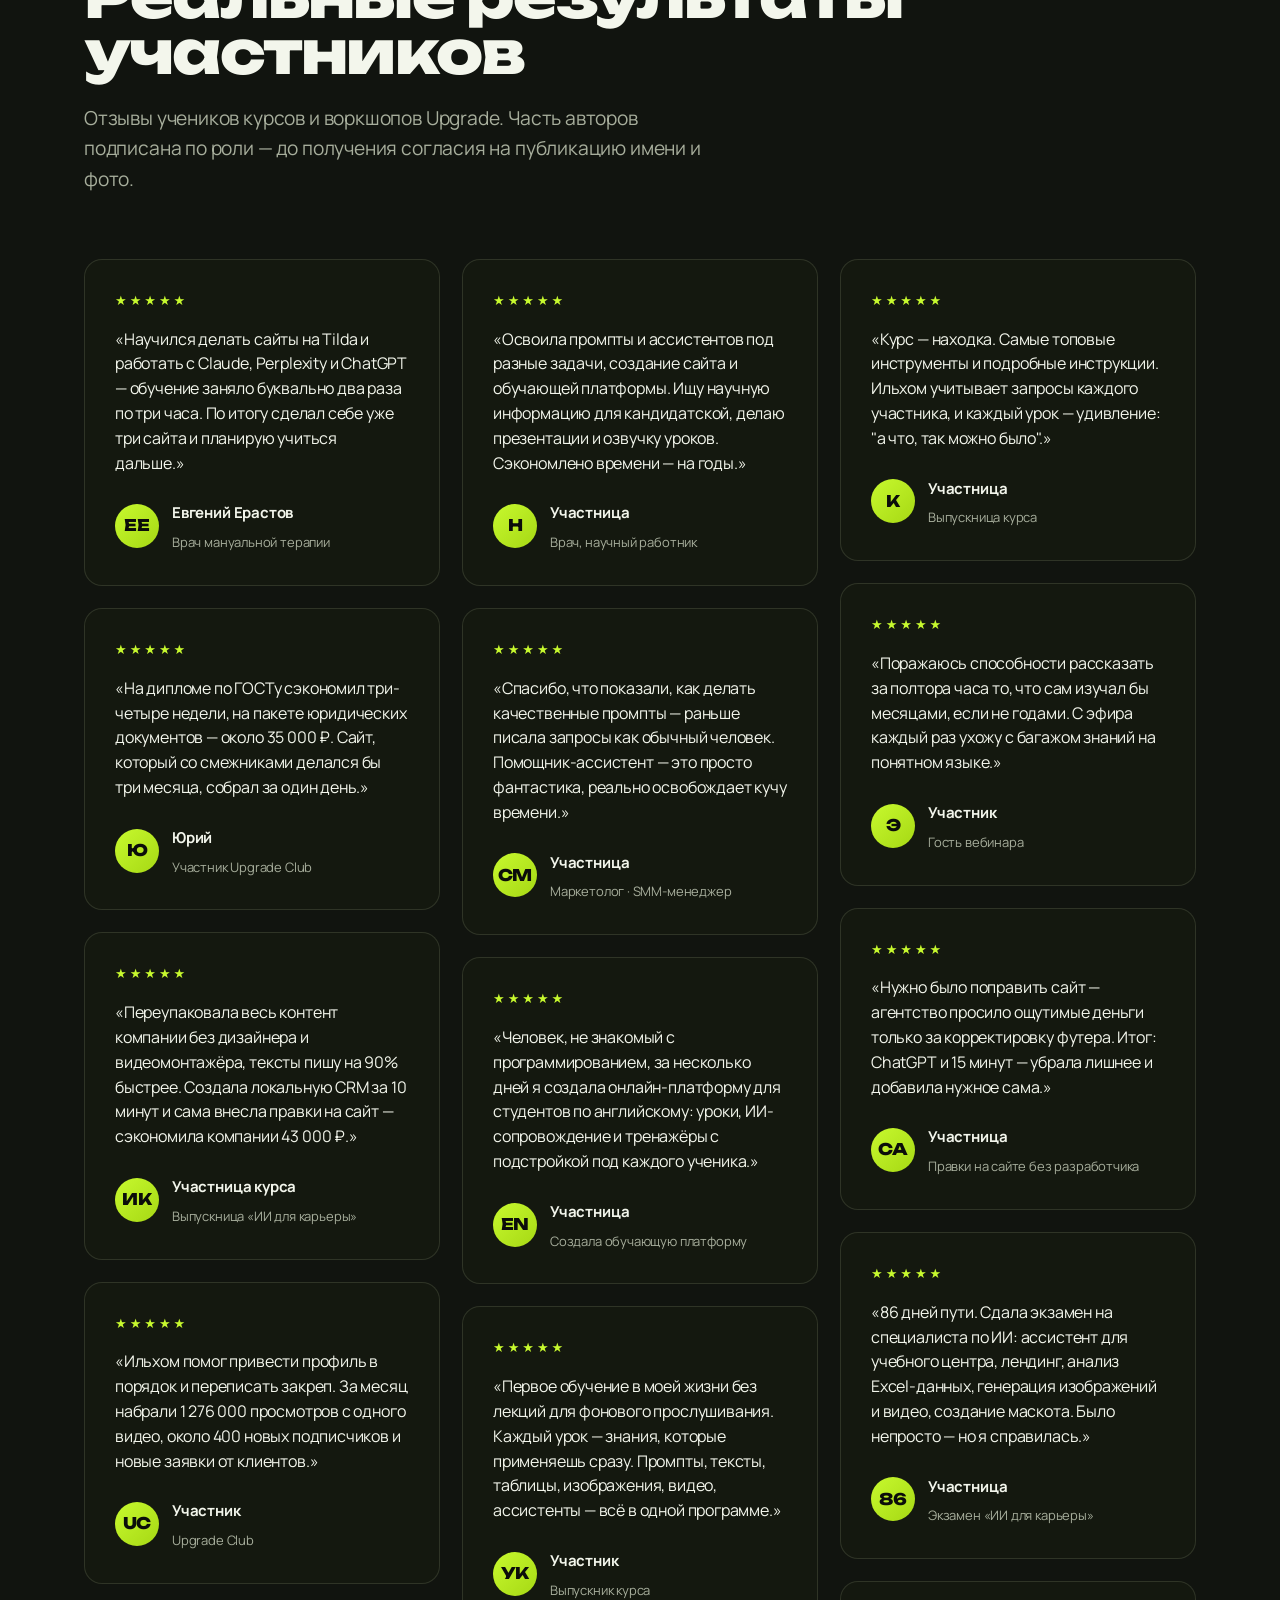
==== commit 6fdb769b: "Add Upgrade photos to course landing" ====
--- a/project/index.html
+++ b/project/index.html
@@ -13,12 +13,12 @@
 <meta property="og:locale" content="ru_RU" />
 <meta property="og:url" content="https://ai-career-ilhom-sultanovs-projects.vercel.app/" />
 <meta property="og:site_name" content="Upgrade" />
-<meta property="og:image" content="https://ai-career-ilhom-sultanovs-projects.vercel.app/assets/speakers.jpg" />
-<meta property="og:image:alt" content="Спикеры курса «Искусственный интеллект для карьеры 2026»" />
+<meta property="og:image" content="https://ai-career-ilhom-sultanovs-projects.vercel.app/assets/training-audience.jpg" />
+<meta property="og:image:alt" content="Выступление Upgrade по искусственному интеллекту" />
 <meta name="twitter:card" content="summary_large_image" />
 <meta name="twitter:title" content="Искусственный интеллект для карьеры 2026 — Upgrade" />
 <meta name="twitter:description" content="За 6 недель освоите ИИ-инструменты для карьеры. Практика, наставник, удостоверение в госреестре." />
-<meta name="twitter:image" content="https://ai-career-ilhom-sultanovs-projects.vercel.app/assets/speakers.jpg" />
+<meta name="twitter:image" content="https://ai-career-ilhom-sultanovs-projects.vercel.app/assets/training-audience.jpg" />
 <link rel="icon" href="assets/favicon.svg" type="image/svg+xml" />
 <script type="application/ld+json">
 {
@@ -155,6 +155,37 @@
 .about__points .tx { font-size: 17px; }
 @media (max-width: 760px){ .about__grid{ grid-template-columns: 1fr; } }
 
+/* Real practice photos */
+.practice-photos { display: grid; grid-template-columns: 1.1fr .9fr; gap: clamp(16px, 2vw, 24px); margin-top: clamp(36px, 5vw, 72px); }
+.practice-photo {
+  position: relative;
+  overflow: hidden;
+  border: 1px solid var(--line);
+  border-radius: var(--radius);
+  background: var(--bg-card);
+  min-height: 260px;
+}
+.practice-photo img { width: 100%; height: 100%; min-height: inherit; object-fit: cover; display: block; filter: saturate(.92) contrast(1.04); }
+.practice-photo figcaption {
+  position: absolute;
+  left: 18px;
+  right: 18px;
+  bottom: 18px;
+  padding: 12px 14px;
+  border: 1px solid rgba(232,255,200,.16);
+  border-radius: 14px;
+  background: rgba(5,8,5,.78);
+  color: var(--ink);
+  font-size: 14px;
+  line-height: 1.35;
+  backdrop-filter: blur(10px);
+}
+.practice-photo--tall { min-height: 420px; }
+@media (max-width: 760px){
+  .practice-photos { grid-template-columns: 1fr; }
+  .practice-photo, .practice-photo--tall { min-height: 260px; }
+}
+
 /* Audience */
 .aud { padding: clamp(28px,2.6vw,40px); display: flex; flex-direction: column; }
 .aud h3 { font-family: var(--display); font-weight: 700; font-size: 21px; letter-spacing: -0.02em; margin-bottom: 14px; }
@@ -245,8 +276,17 @@
 
 /* Mentor */
 .mentor__grid { display: grid; grid-template-columns: .8fr 1.2fr; gap: clamp(32px,5vw,72px); align-items: center; }
-.mentor__photo { position: relative; }
-.mentor__photo img { width: 100%; aspect-ratio: 1/1; object-fit: cover; border-radius: 22px; border: 1px solid var(--line); }
+.mentor__photos { display: grid; grid-template-columns: 1fr 1fr; gap: 16px; align-items: stretch; }
+.mentor__portrait {
+  border: 1px solid var(--line);
+  border-radius: 22px;
+  overflow: hidden;
+  background: var(--bg-card);
+}
+.mentor__portrait img { width: 100%; aspect-ratio: 1/1; object-fit: cover; display: block; background: #f3f3f0; }
+.mentor__caption { padding: 16px; border-top: 1px solid var(--line); }
+.mentor__caption strong { display: block; font-family: var(--display); font-size: 17px; letter-spacing: -.02em; margin-bottom: 4px; }
+.mentor__caption span { color: var(--ink-dim); font-size: 13px; line-height: 1.35; display: block; }
 .speakers { display: grid; gap: 18px; margin: 28px 0 6px; }
 .sp { padding-left: 18px; border-left: 2px solid var(--lime); }
 .sp__name { font-family: var(--display); font-weight: 700; font-size: 19px; letter-spacing: -.02em; margin-bottom: 5px; }
@@ -258,7 +298,8 @@
 .mentor__list { list-style: none; display: grid; gap: 14px; margin-top: 30px; }
 .mentor__list li { padding-left: 30px; position: relative; color: var(--ink-dim); }
 .mentor__list li::before { content: ""; position: absolute; left: 0; top: 9px; width: 14px; height: 2px; background: var(--lime); }
-@media (max-width: 760px){ .mentor__grid{ grid-template-columns: 1fr; } .mentor__photo{ max-width: 360px; } }
+@media (max-width: 760px){ .mentor__grid{ grid-template-columns: 1fr; } .mentor__photos{ max-width: 520px; } }
+@media (max-width: 420px){ .mentor__photos{ grid-template-columns: 1fr; max-width: 280px; } }
 
 /* Pricing — lime punch */
 .pricing { background: var(--lime); color: var(--lime-ink); }
@@ -472,6 +513,16 @@
         <li><span class="yr">2023</span><span class="tx">Курсы и воркшопы по ИИ — с самого старта направления</span></li>
         <li><span class="yr">1:1</span><span class="tx">Сопровождение каждого участника до результата</span></li>
       </ul>
+    </div>
+    <div class="practice-photos">
+      <figure class="practice-photo practice-photo--tall reveal">
+        <img src="assets/training-audience.jpg" alt="Выступление Upgrade перед аудиторией" loading="lazy" />
+        <figcaption>Выступления и воркшопы Upgrade: объясняем ИИ на понятных рабочих сценариях.</figcaption>
+      </figure>
+      <figure class="practice-photo reveal" data-d="1">
+        <img src="assets/practice-session.jpg" alt="Практическое занятие по ИИ-инструментам" loading="lazy" />
+        <figcaption>Обучение строится вокруг практики: участники сразу работают с инструментами и своими задачами.</figcaption>
+      </figure>
     </div>
   </div>
 </section>
@@ -627,8 +678,21 @@
 <section class="section section--lift">
   <div class="wrap mentor">
     <div class="mentor__grid">
-      <div class="mentor__photo reveal">
-        <img src="assets/speakers.jpg" alt="Спикеры курса" />
+      <div class="mentor__photos reveal">
+        <figure class="mentor__portrait">
+          <img src="assets/founder-ilhom.png" alt="Ильхом Султанов" loading="lazy" />
+          <figcaption class="mentor__caption">
+            <strong>Ильхом Султанов</strong>
+            <span>Сооснователь Upgrade</span>
+          </figcaption>
+        </figure>
+        <figure class="mentor__portrait">
+          <img src="assets/founder-aziz.png" alt="Азиз Султанов" loading="lazy" />
+          <figcaption class="mentor__caption">
+            <strong>Азиз Султанов</strong>
+            <span>Сооснователь Upgrade</span>
+          </figcaption>
+        </figure>
       </div>
       <div class="reveal" data-d="1">
         <span class="eyebrow">Спикеры курса</span>
@@ -912,6 +976,9 @@
       </div>
       <div class="footer__col">
         <h5>Документы</h5>
+        <a href="program.html">Программа курса</a>
+        <a href="cases.html">Отзывы и кейсы</a>
+        <a href="certificate.html">Документ об обучении</a>
         <a href="requisites.html">Реквизиты организации</a>
         <a href="privacy.html">Политика конфиденциальности</a>
         <a href="offer.html">Договор оферты</a>
--- a/project/styles.css
+++ b/project/styles.css
@@ -238,6 +238,73 @@
 .doc strong {
   color: var(--ink);
 }
+.doc__lead {
+  color: var(--ink-dim);
+  font-size: clamp(17px, 1.5vw, 21px);
+  margin-bottom: 34px;
+}
+.doc-grid {
+  display: grid;
+  grid-template-columns: repeat(2, 1fr);
+  gap: 18px;
+  margin: 30px 0;
+}
+.doc-card {
+  background: var(--bg-card);
+  border: 1px solid var(--line);
+  border-radius: var(--radius);
+  padding: clamp(22px, 2.4vw, 30px);
+}
+.doc-card h3 {
+  font-family: var(--display);
+  font-size: 20px;
+  line-height: 1.15;
+  letter-spacing: -.02em;
+  margin-bottom: 12px;
+}
+.doc-card p {
+  margin: 0;
+}
+.doc-meta {
+  color: var(--lime);
+  display: block;
+  font-weight: 800;
+  font-size: 13px;
+  letter-spacing: .14em;
+  text-transform: uppercase;
+  margin-bottom: 14px;
+}
+.doc-cta {
+  background: var(--lime);
+  color: var(--lime-ink);
+  border-radius: var(--radius);
+  padding: clamp(26px, 3vw, 38px);
+  margin-top: 42px;
+}
+.doc-cta h2,
+.doc-cta p {
+  color: var(--lime-ink);
+}
+.doc-cta .btn {
+  background: var(--lime-ink);
+  color: var(--ink);
+  margin-top: 18px;
+}
+.doc-table {
+  display: grid;
+  border-top: 1px solid var(--line);
+  margin-top: 24px;
+}
+.doc-row {
+  display: grid;
+  grid-template-columns: 170px 1fr;
+  gap: 22px;
+  padding: 18px 0;
+  border-bottom: 1px solid var(--line);
+}
+.doc-row strong {
+  color: var(--lime);
+}
 
 /* ---------- Reveal animation ---------- */
 @media (prefers-reduced-motion: no-preference) {
@@ -254,8 +321,10 @@
 @media (max-width: 900px) {
   .grid-3 { grid-template-columns: repeat(2, 1fr); }
   .lead { grid-template-columns: 1fr; }
+  .doc-grid { grid-template-columns: 1fr; }
 }
 @media (max-width: 640px) {
   body { font-size: 16px; }
   .grid-2, .grid-3 { grid-template-columns: 1fr; }
-}
+  .doc-row { grid-template-columns: 1fr; gap: 6px; }
+}
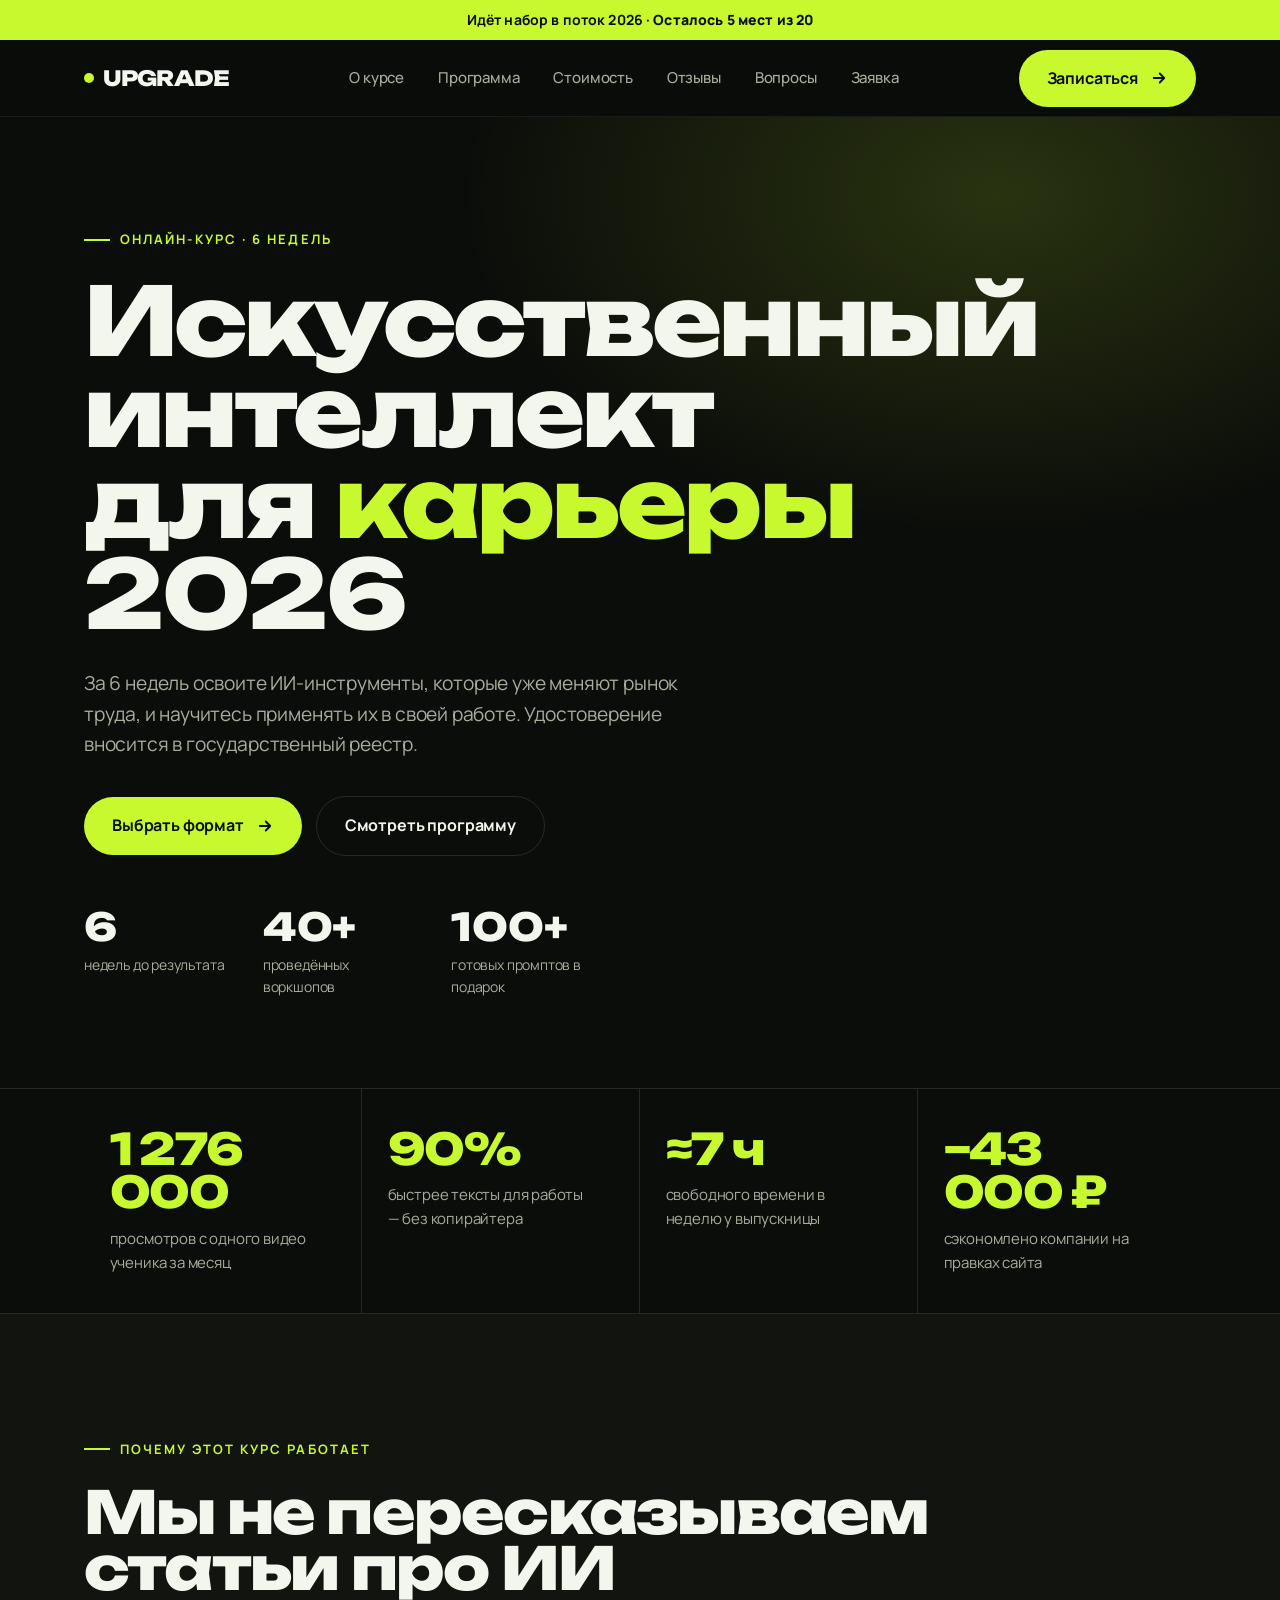
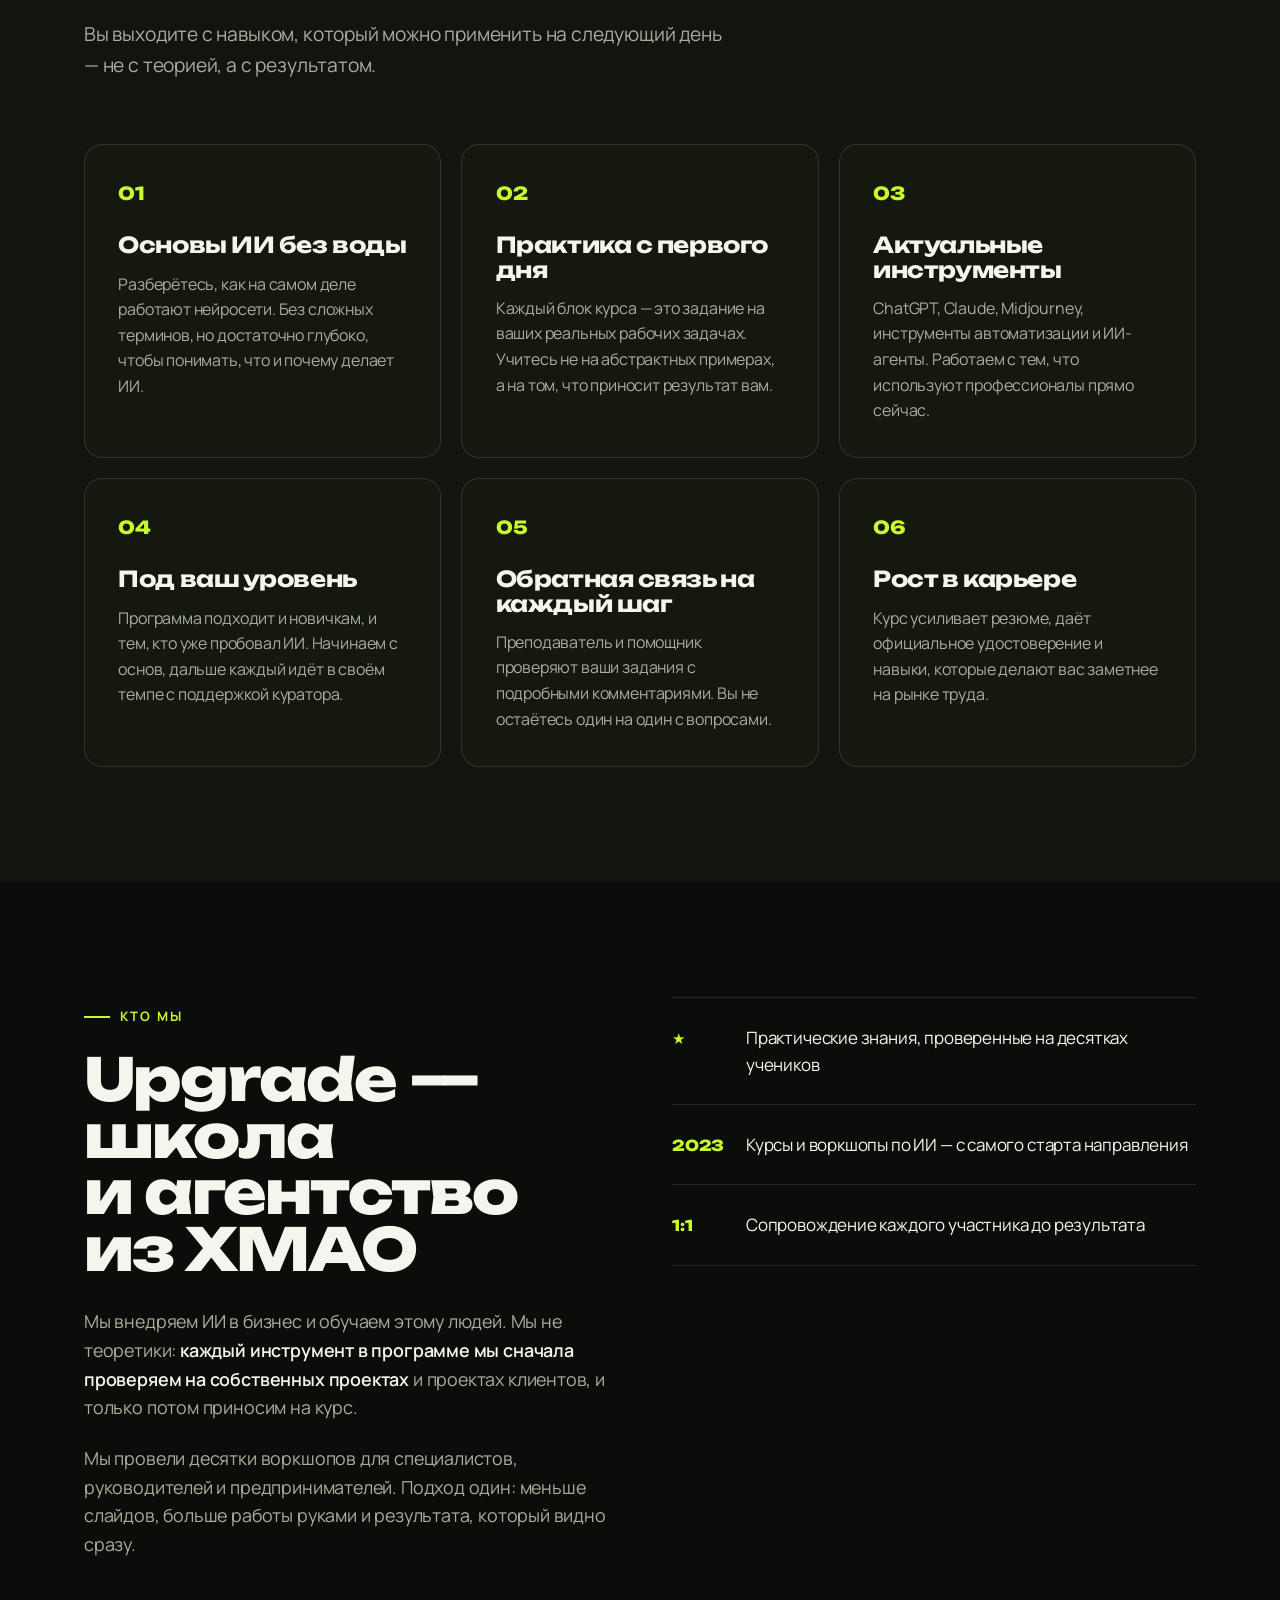
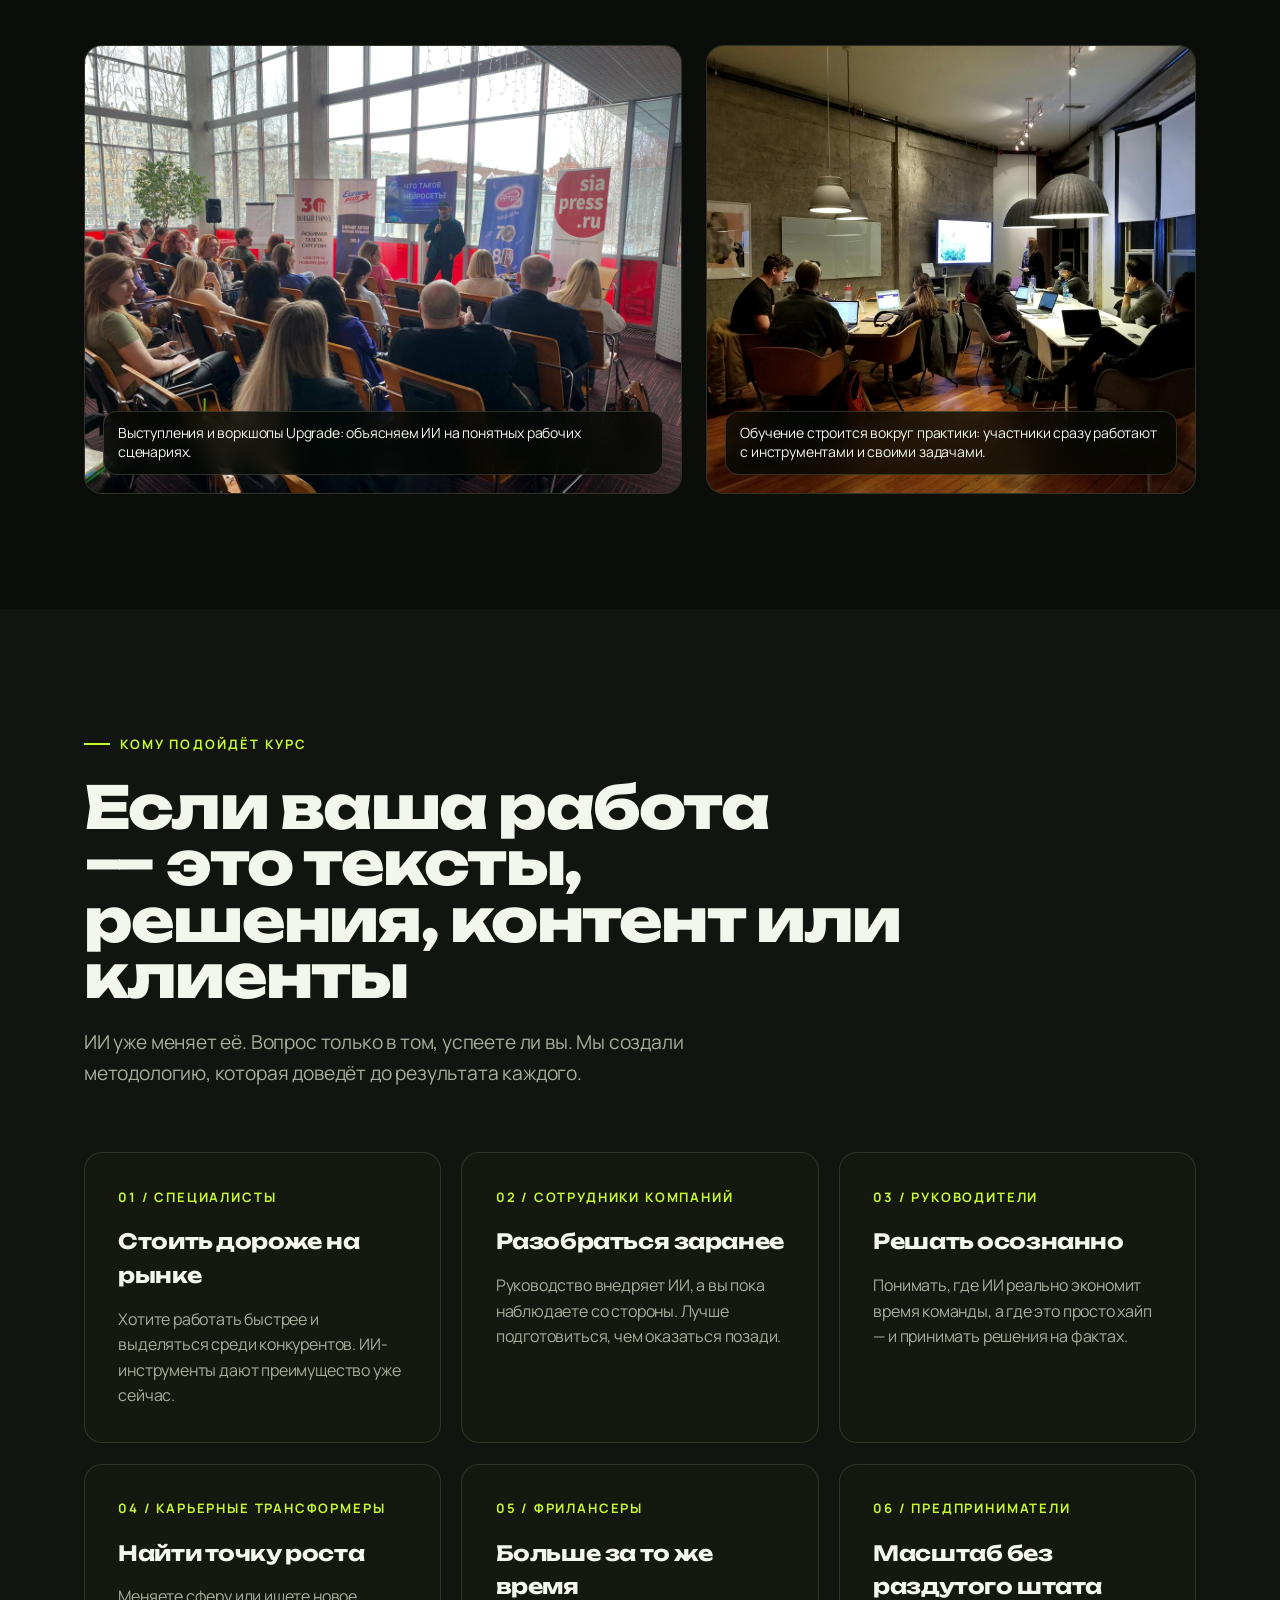
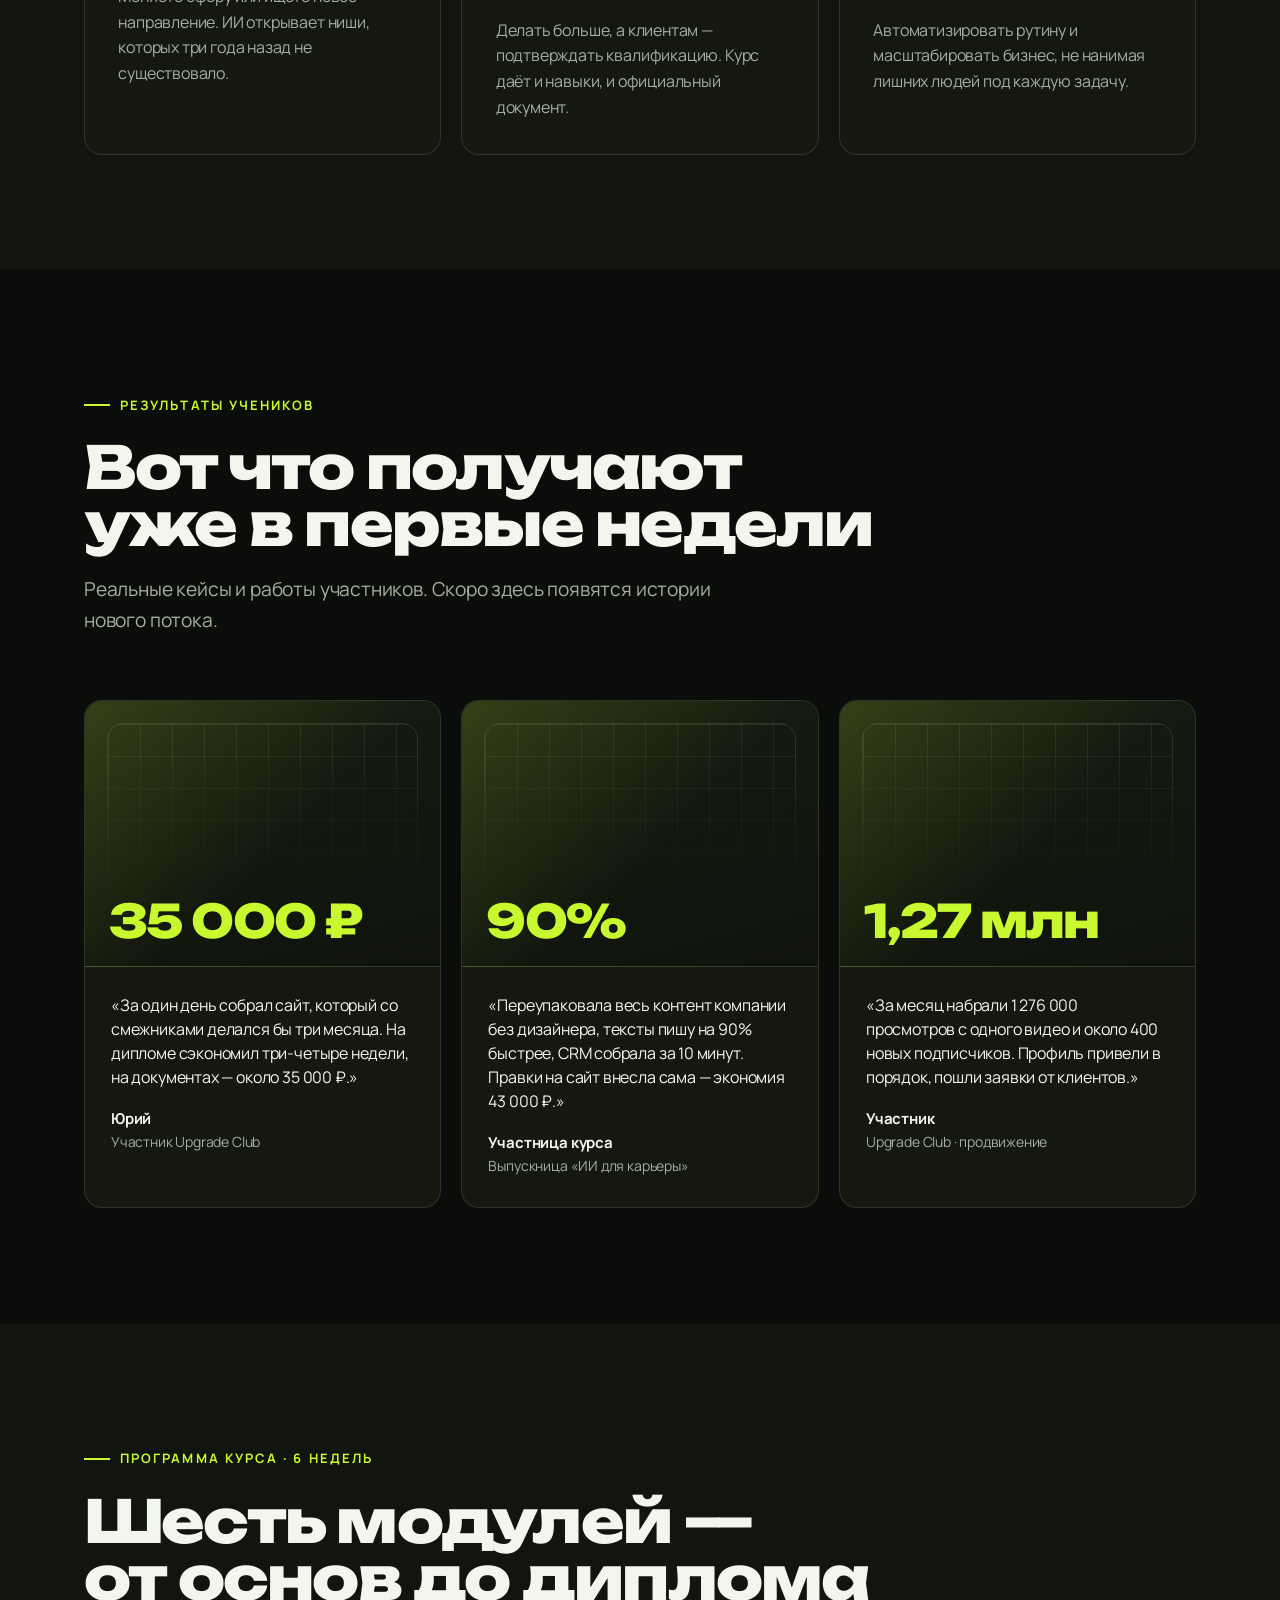
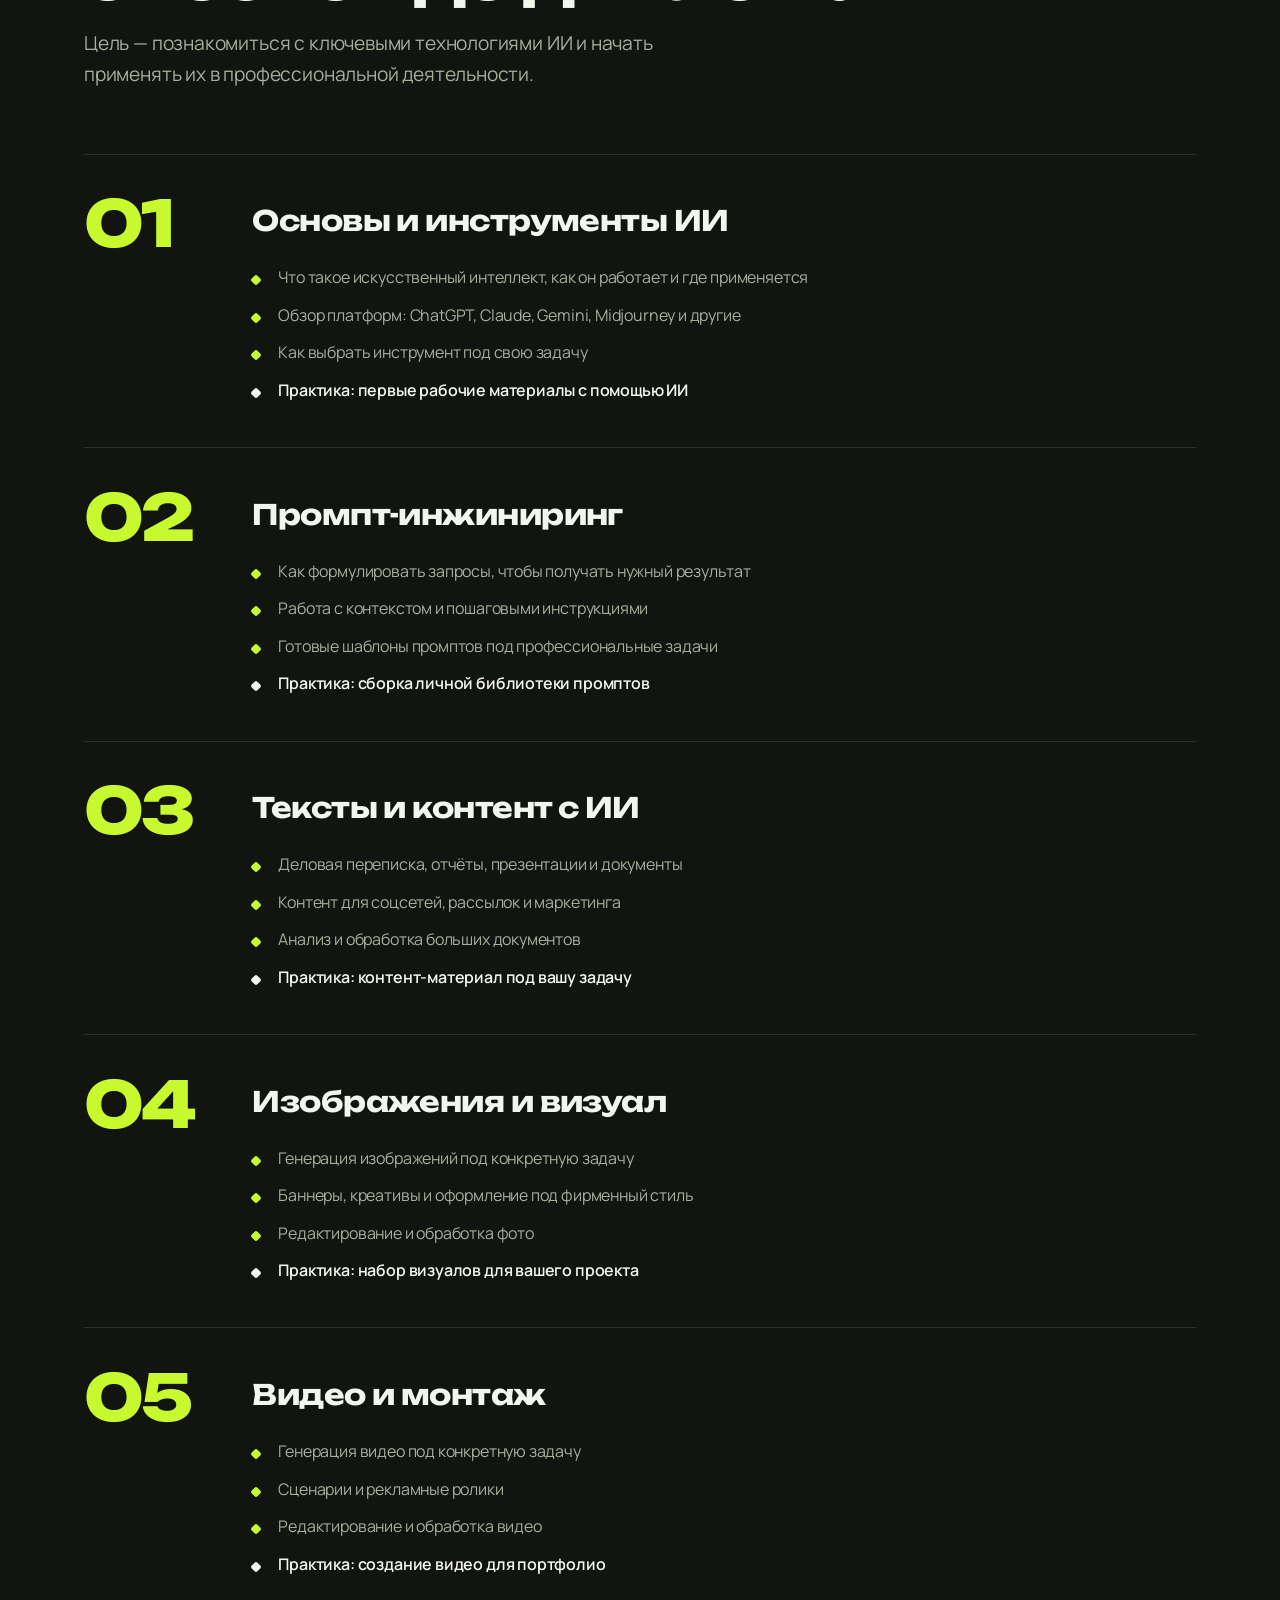
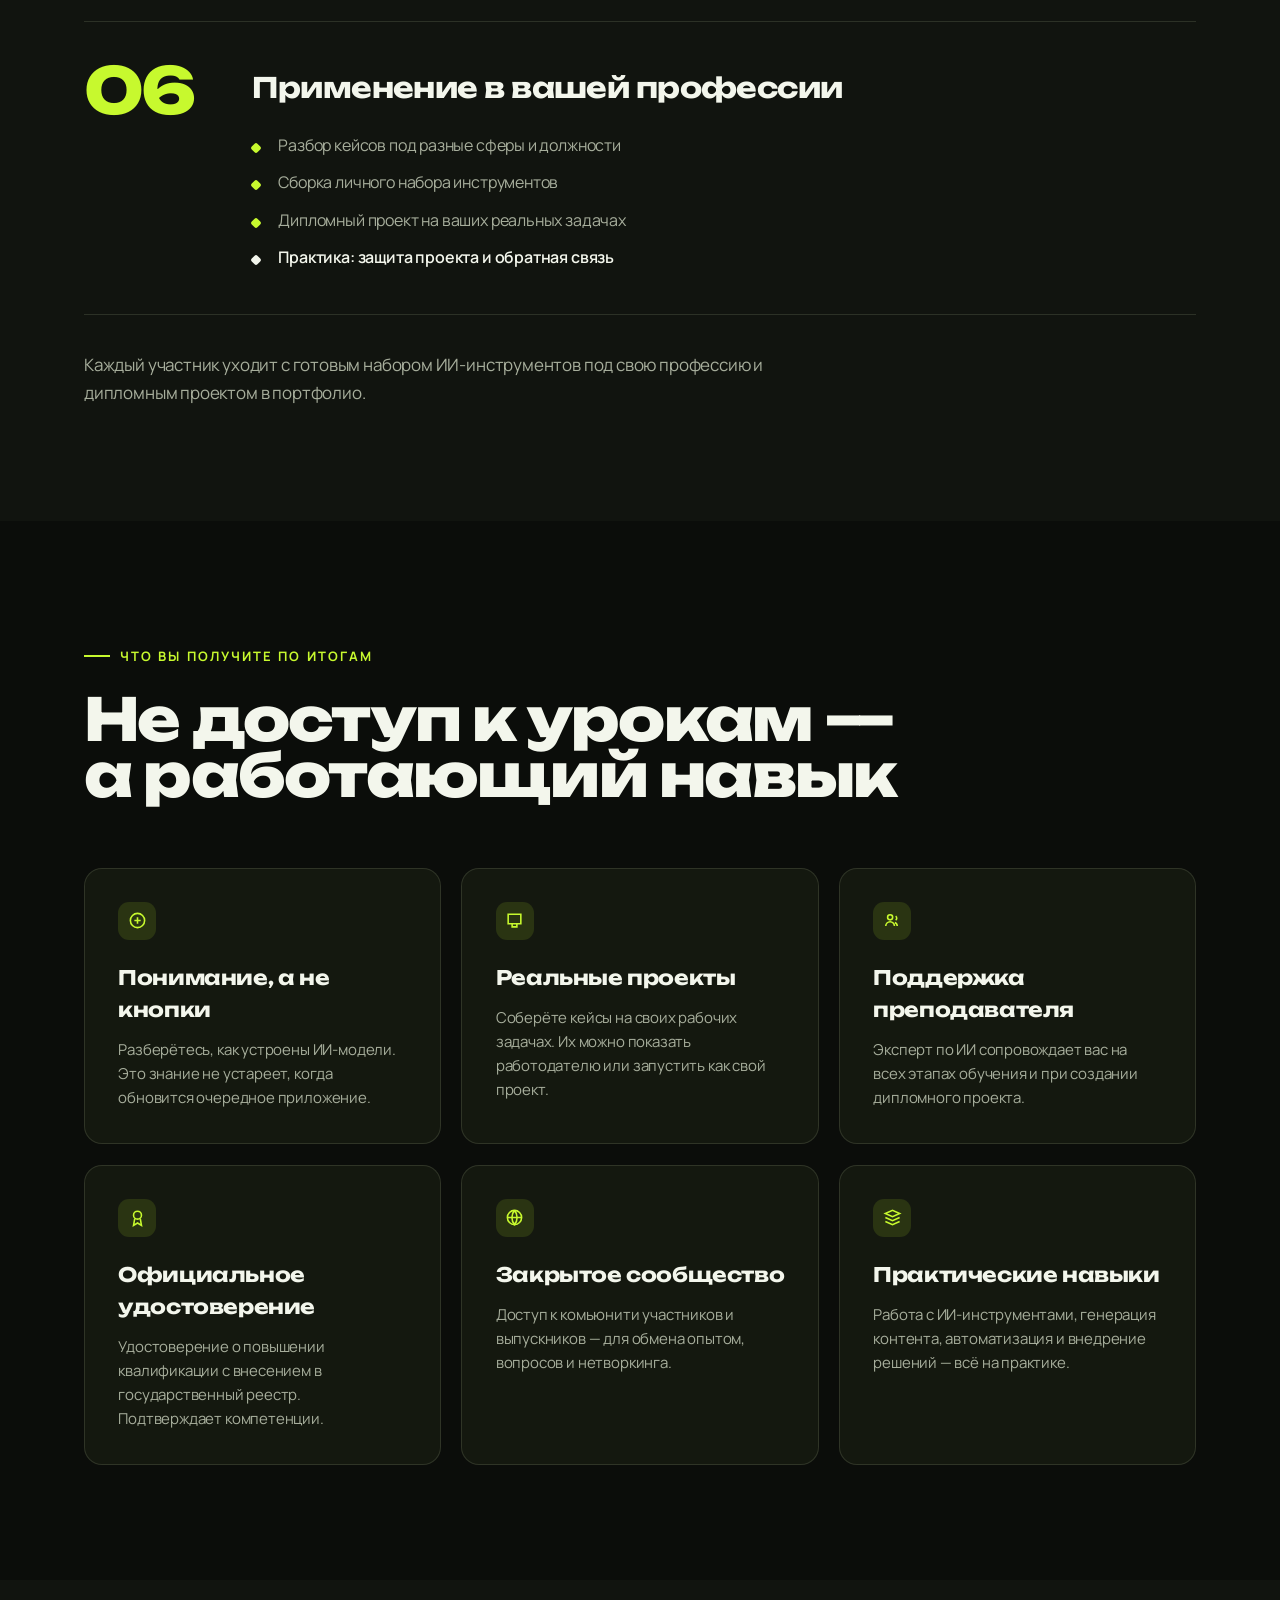
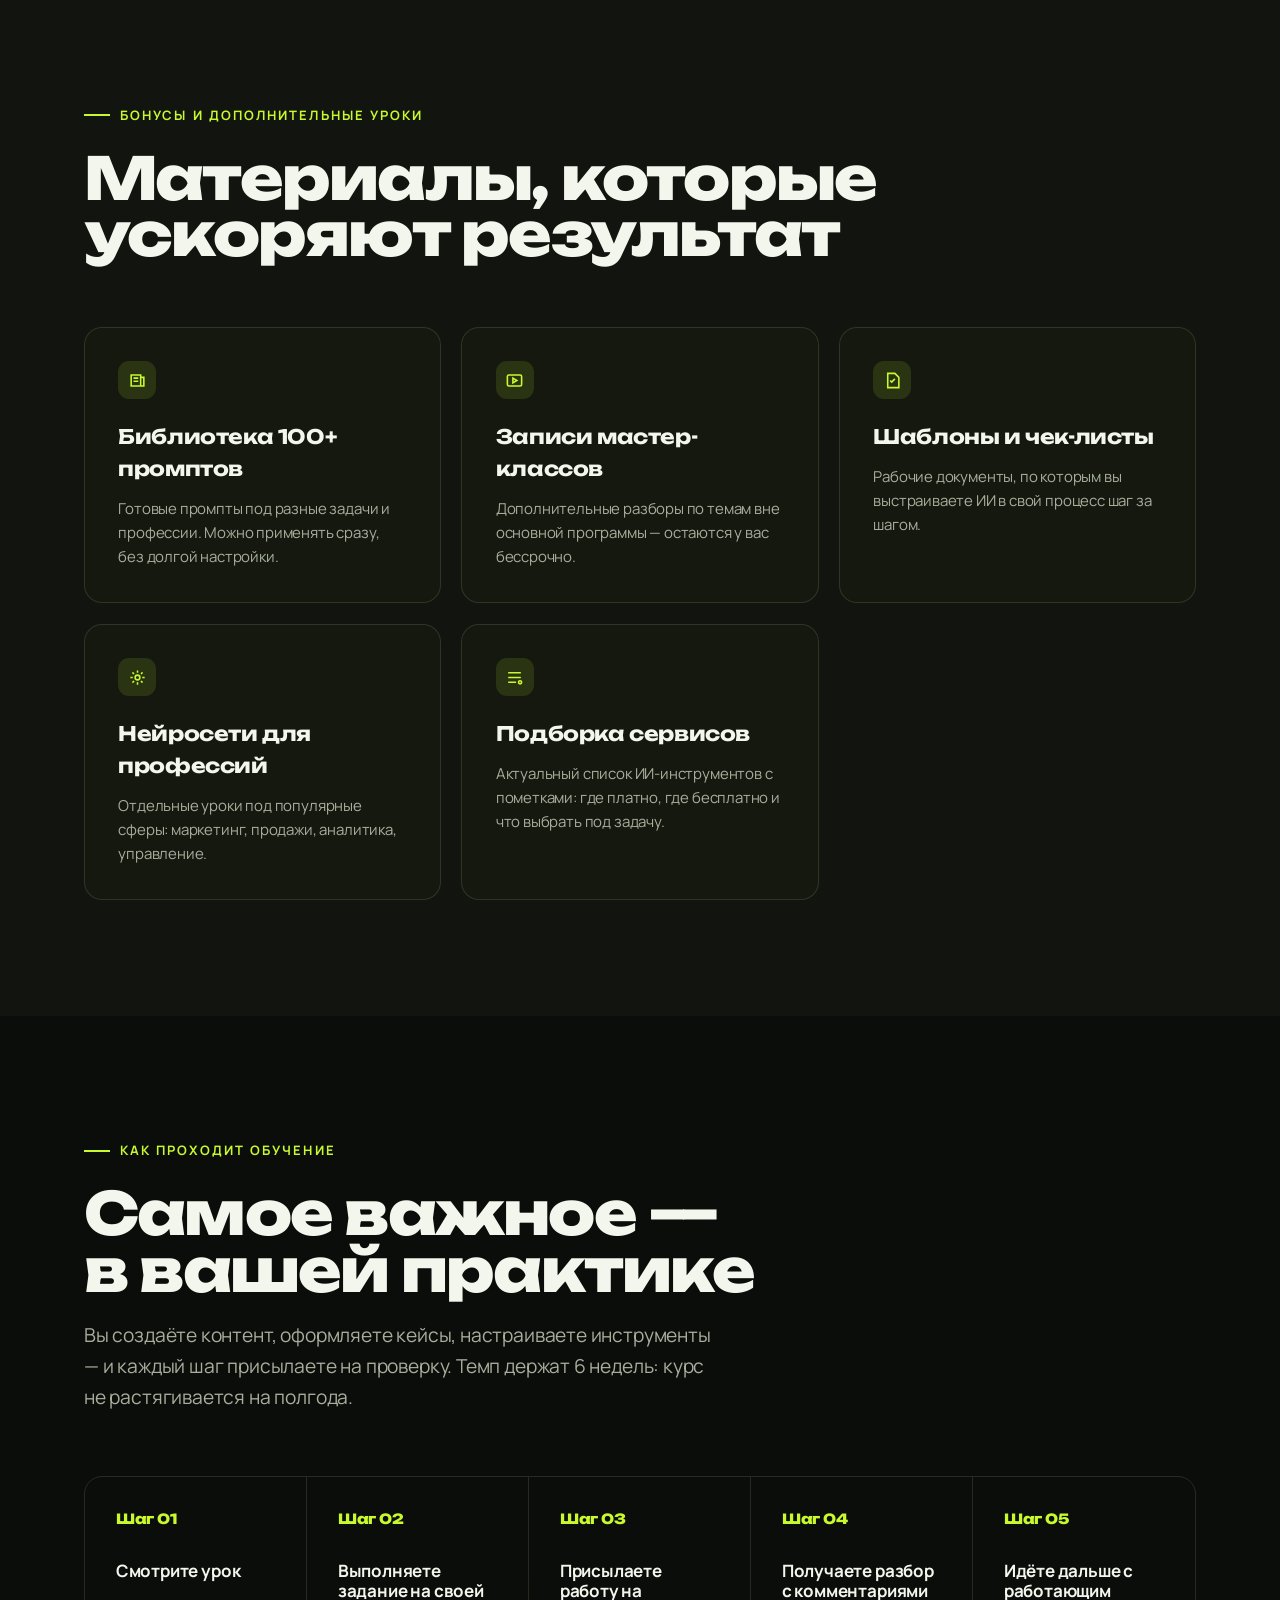
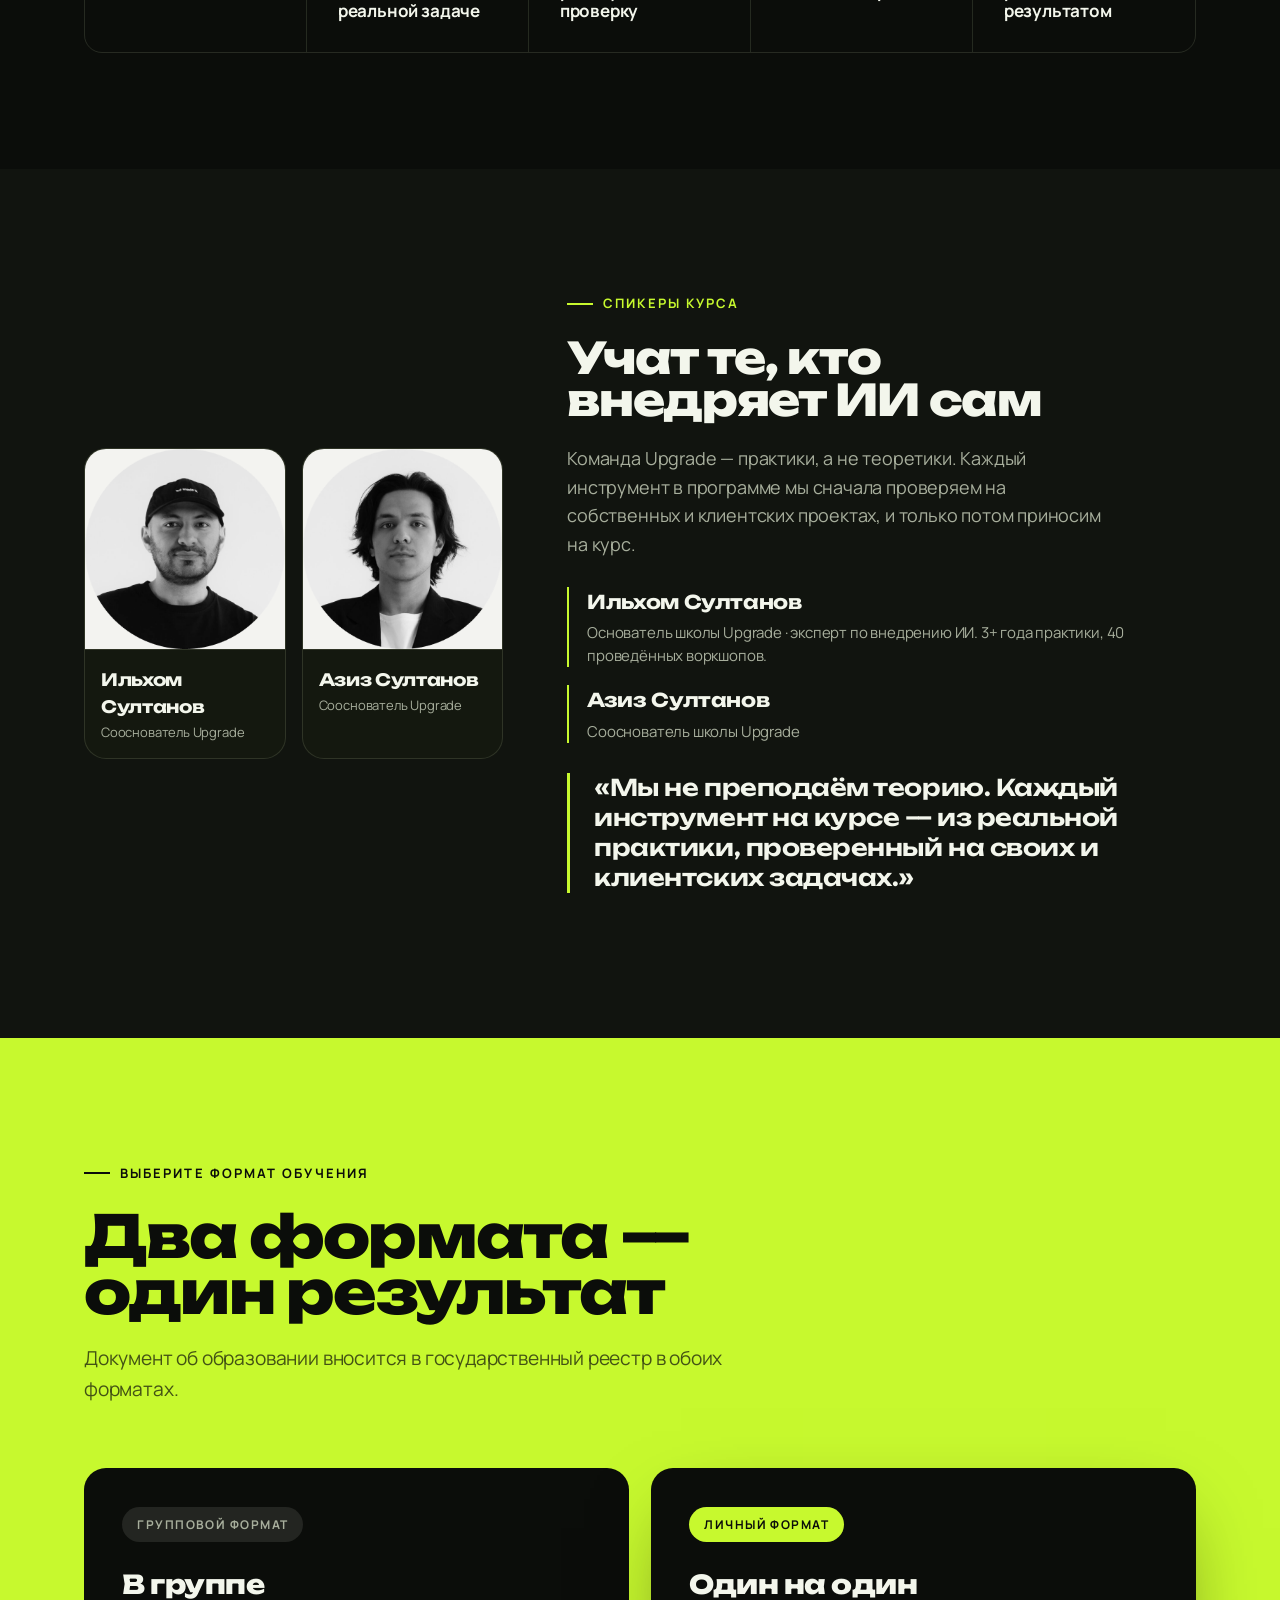
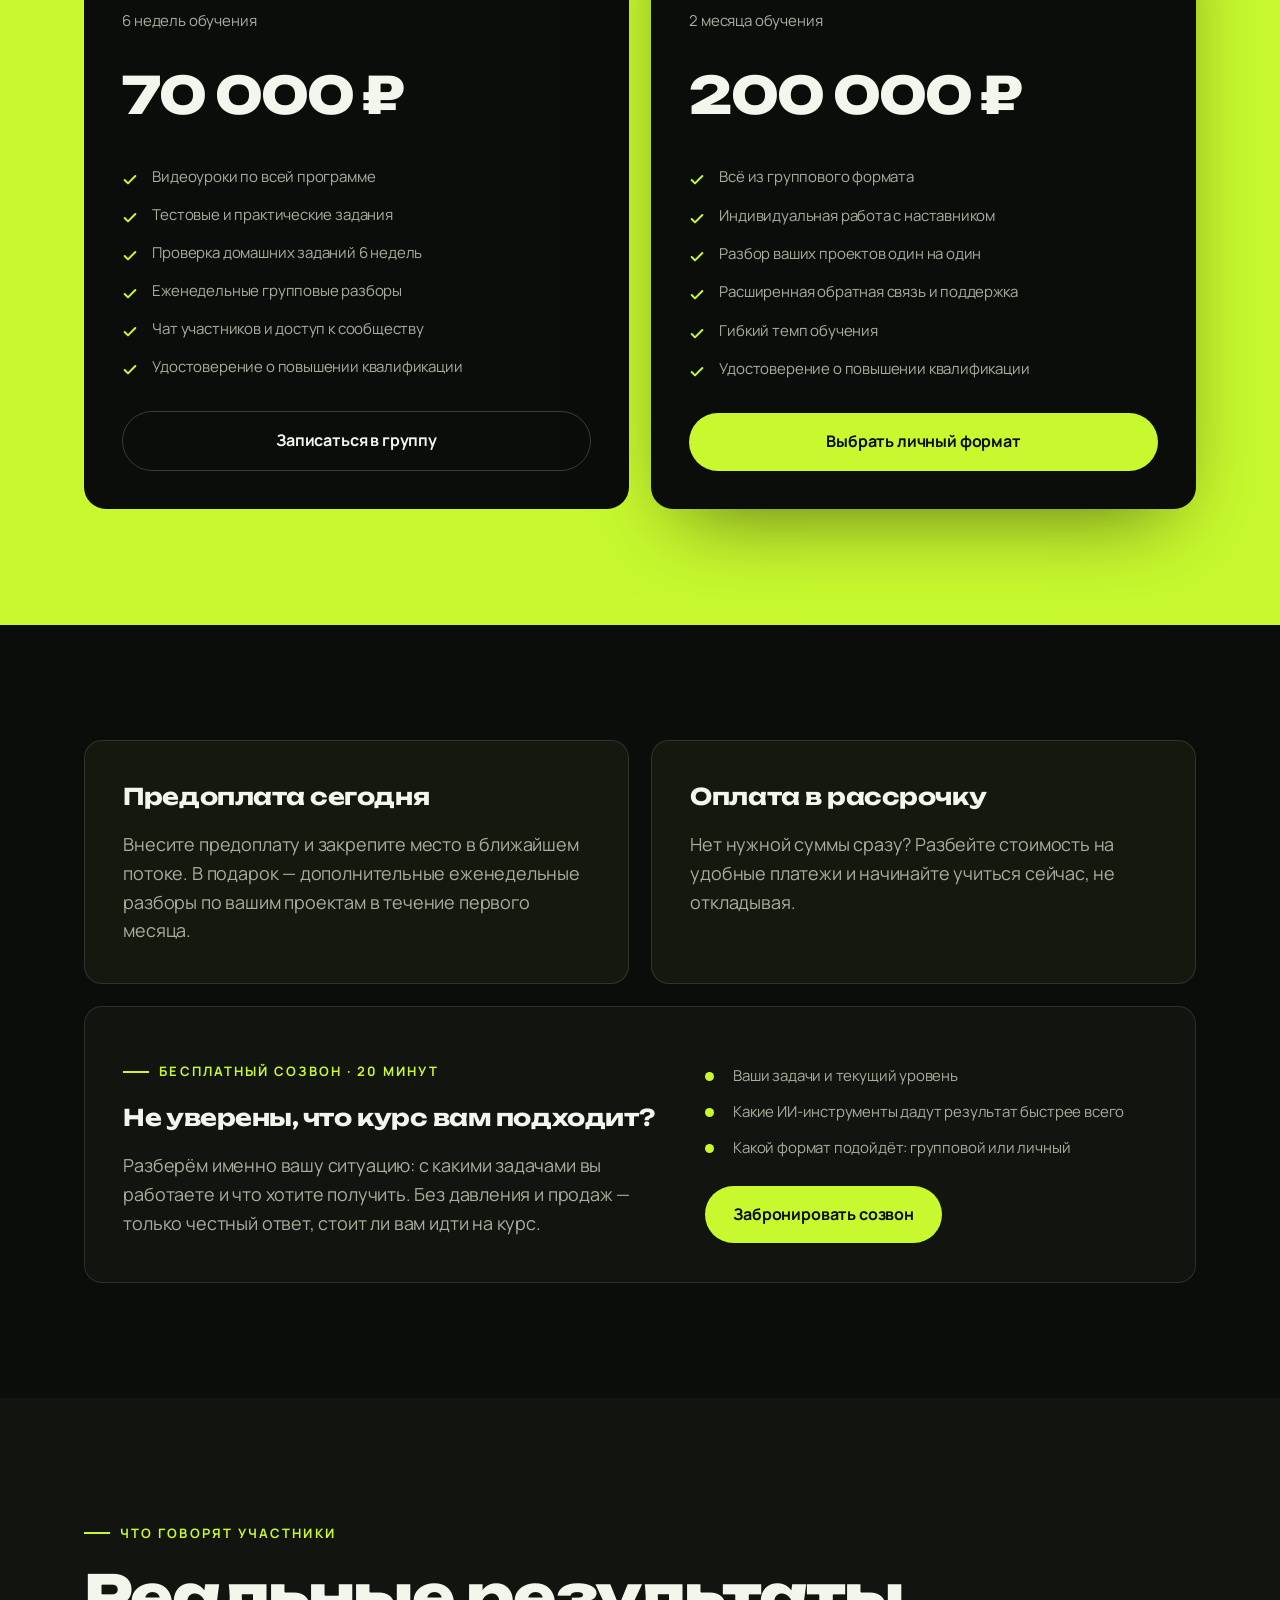
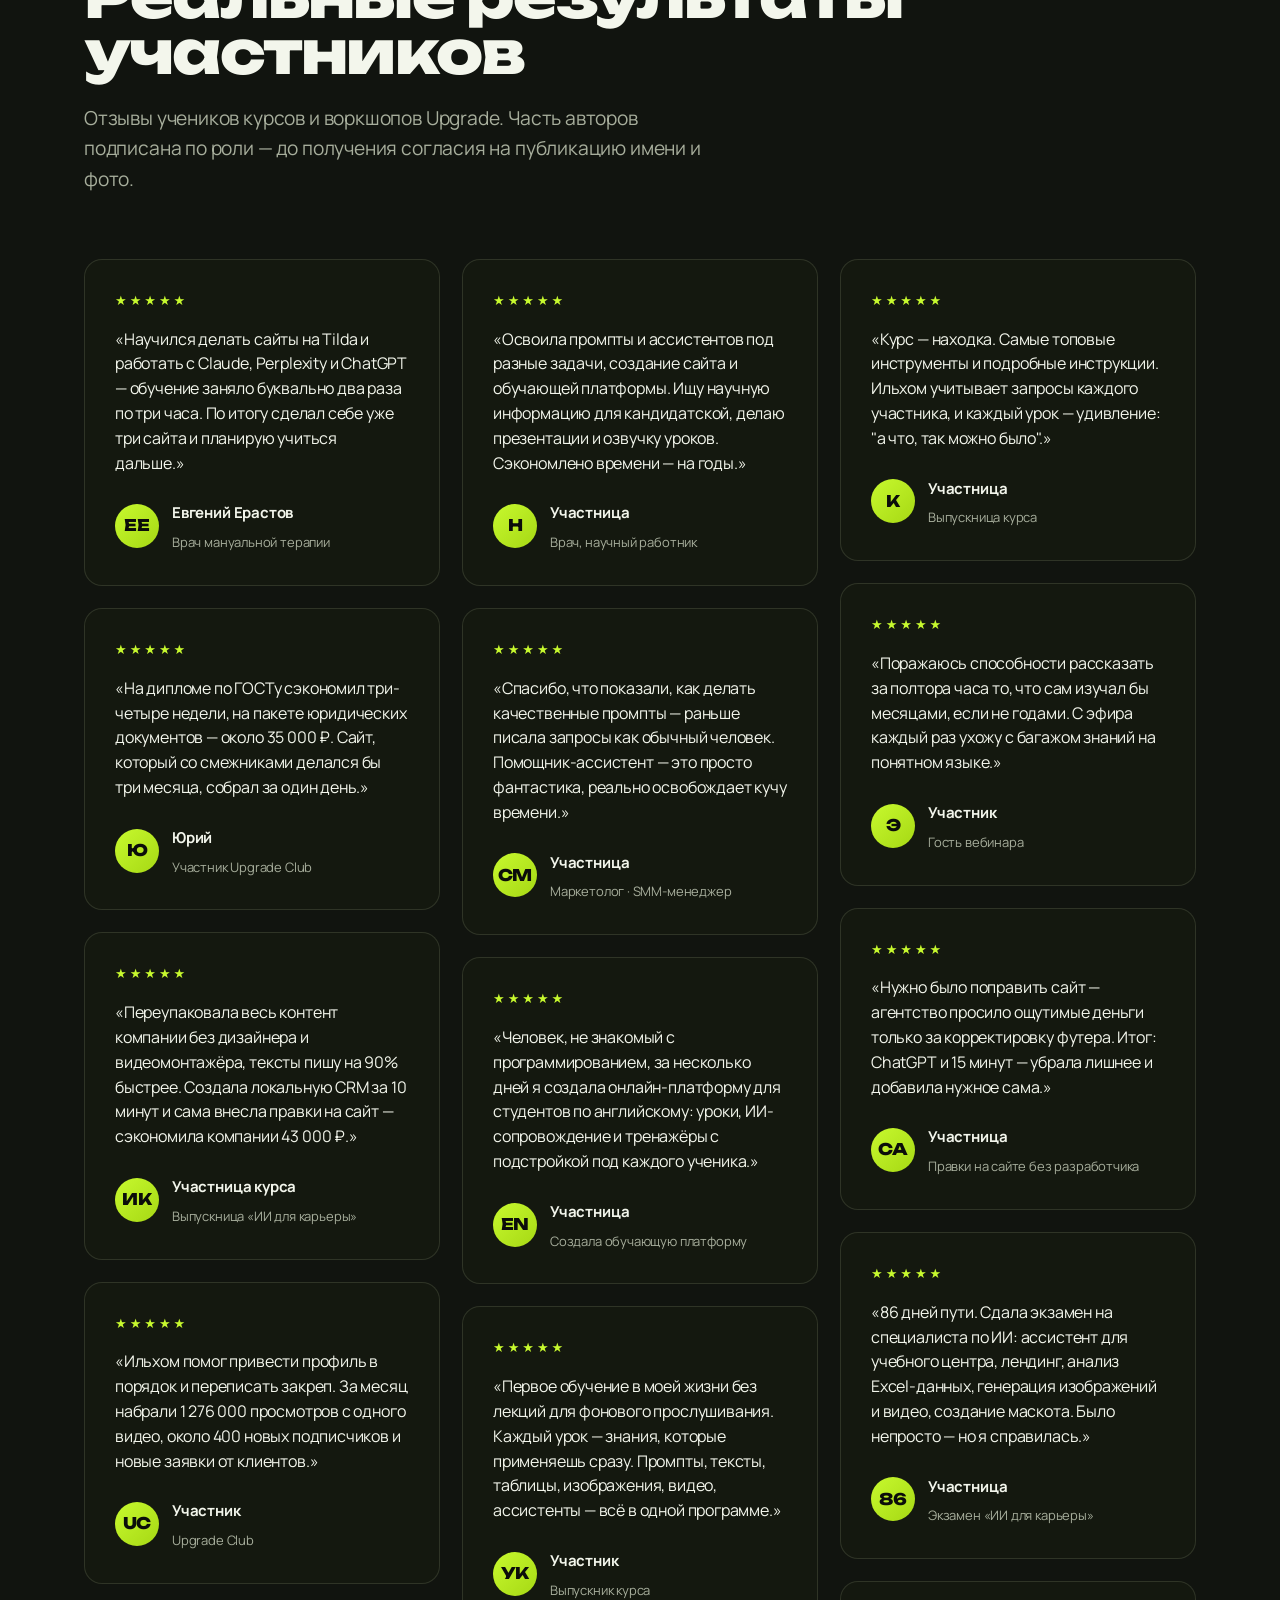
==== commit 1fc271b8: "Configure primary domain and lead delivery" ====
--- a/project/index.html
+++ b/project/index.html
@@ -6,19 +6,19 @@
 <title>Искусственный интеллект для карьеры 2026 — Upgrade</title>
 <meta name="description" content="Онлайн-курс Upgrade: за 6 недель освоите ИИ-инструменты для карьеры, работы, контента и бизнеса. Практика, поддержка наставника и удостоверение о повышении квалификации." />
 <meta name="theme-color" content="#0B0D0A" />
-<link rel="canonical" href="https://ai-career-ilhom-sultanovs-projects.vercel.app/" />
+<link rel="canonical" href="https://weupgrade.ru/" />
 <meta property="og:title" content="Искусственный интеллект для карьеры 2026 — Upgrade" />
 <meta property="og:description" content="Практический курс по ИИ-инструментам для специалистов, руководителей, фрилансеров и предпринимателей." />
 <meta property="og:type" content="website" />
 <meta property="og:locale" content="ru_RU" />
-<meta property="og:url" content="https://ai-career-ilhom-sultanovs-projects.vercel.app/" />
+<meta property="og:url" content="https://weupgrade.ru/" />
 <meta property="og:site_name" content="Upgrade" />
-<meta property="og:image" content="https://ai-career-ilhom-sultanovs-projects.vercel.app/assets/training-audience.jpg" />
+<meta property="og:image" content="https://weupgrade.ru/assets/training-audience.jpg" />
 <meta property="og:image:alt" content="Выступление Upgrade по искусственному интеллекту" />
 <meta name="twitter:card" content="summary_large_image" />
 <meta name="twitter:title" content="Искусственный интеллект для карьеры 2026 — Upgrade" />
 <meta name="twitter:description" content="За 6 недель освоите ИИ-инструменты для карьеры. Практика, наставник, удостоверение в госреестре." />
-<meta name="twitter:image" content="https://ai-career-ilhom-sultanovs-projects.vercel.app/assets/training-audience.jpg" />
+<meta name="twitter:image" content="https://weupgrade.ru/assets/training-audience.jpg" />
 <link rel="icon" href="assets/favicon.svg" type="image/svg+xml" />
 <script type="application/ld+json">
 {
@@ -27,11 +27,11 @@
   "name": "Искусственный интеллект для карьеры 2026",
   "description": "Онлайн-курс Upgrade: за 6 недель освоите ИИ-инструменты для карьеры, работы, контента и бизнеса. Практика, поддержка наставника и удостоверение о повышении квалификации с внесением в государственный реестр.",
   "inLanguage": "ru",
-  "url": "https://ai-career-ilhom-sultanovs-projects.vercel.app/",
+  "url": "https://weupgrade.ru/",
   "provider": {
     "@type": "Organization",
     "name": "Upgrade",
-    "url": "https://upgrade-agency.ru"
+    "url": "https://weupgrade.ru"
   },
   "hasCourseInstance": [
     {
@@ -917,6 +917,10 @@
       <p>Напишите, чем занимаетесь и какой результат хотите получить. Ответим в Telegram или по указанному контакту и подскажем, какой формат подойдёт.</p>
     </div>
     <form class="lead__form reveal" data-d="1" data-lead-form>
+      <label class="lead__honeypot" aria-hidden="true">
+        <span>Компания</span>
+        <input name="company" type="text" tabindex="-1" autocomplete="off" />
+      </label>
       <label>
         <span>Имя</span>
         <input name="name" type="text" autocomplete="name" required />
@@ -940,7 +944,8 @@
       <button class="btn btn--lime" type="submit">Отправить заявку
         <svg viewBox="0 0 24 24" fill="none" stroke="currentColor" stroke-width="2.4" stroke-linecap="round" stroke-linejoin="round"><path d="M5 12h14M13 6l6 6-6 6"/></svg>
       </button>
-      <p class="lead__note">Форма откроет письмо на upgrade-hmao@yandex.ru. Можно также написать напрямую в Telegram: <a href="https://t.me/ilhom_upgrade" target="_blank" rel="noopener">@ilhom_upgrade</a>.</p>
+      <p class="lead__status" data-lead-status aria-live="polite"></p>
+      <p class="lead__note">Заявка отправляется напрямую команде Upgrade. Можно также написать в Telegram: <a href="https://t.me/ilhom_upgrade" target="_blank" rel="noopener">@ilhom_upgrade</a>.</p>
     </form>
   </div>
 </section>
@@ -970,7 +975,7 @@
       <div class="footer__col">
         <h5>Контакты</h5>
         <a href="https://t.me/ilhom_upgrade" target="_blank" rel="noopener">Telegram: @ilhom_upgrade</a>
-        <a href="https://upgrade-agency.ru" target="_blank" rel="noopener">upgrade-agency.ru</a>
+        <a href="https://weupgrade.ru" target="_blank" rel="noopener">weupgrade.ru</a>
         <a href="tel:+79097121456">+7 909 712 14 56</a>
         <a href="mailto:upgrade-hmao@yandex.ru">upgrade-hmao@yandex.ru</a>
       </div>
--- a/project/styles.css
+++ b/project/styles.css
@@ -119,6 +119,7 @@
 .btn--ghost:hover { border-color: var(--lime); color: var(--lime); transform: translateY(-2px); }
 .btn--dark { background: var(--lime-ink); color: var(--ink); }
 .btn--dark:hover { transform: translateY(-2px); }
+.btn:disabled { cursor: wait; opacity: .72; transform: none; box-shadow: none; }
 
 /* ---------- Cards ---------- */
 .card {
@@ -195,6 +196,26 @@
 .lead__note a {
   color: var(--lime);
 }
+.lead__status {
+  min-height: 20px;
+  color: var(--ink-faint);
+  font-size: 13px;
+  line-height: 1.5;
+}
+.lead__status[data-state="pending"] {
+  color: var(--ink-dim);
+}
+.lead__status[data-state="error"] {
+  color: #ffb4a8;
+}
+.lead__honeypot {
+  position: absolute;
+  left: -9999px;
+  width: 1px;
+  height: 1px;
+  opacity: 0;
+  pointer-events: none;
+}
 
 /* ---------- Document pages ---------- */
 .doc-page {
